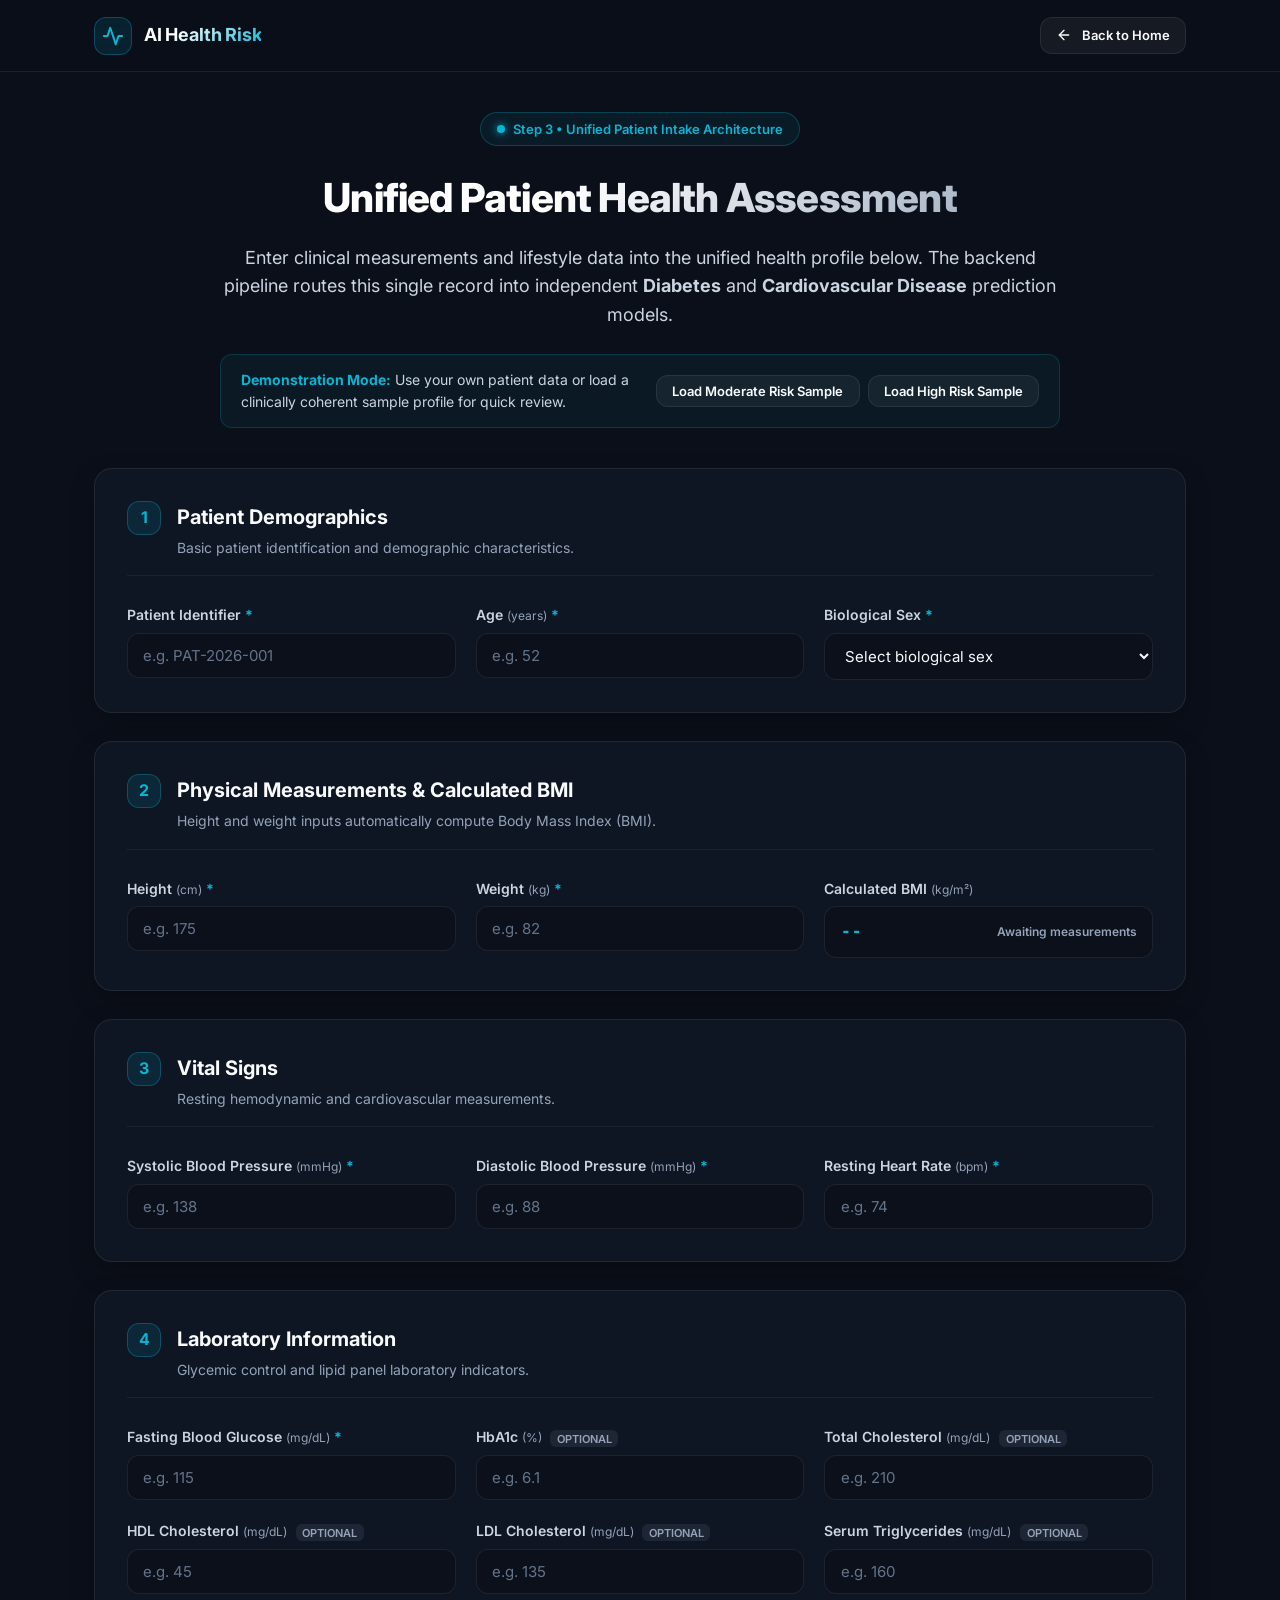
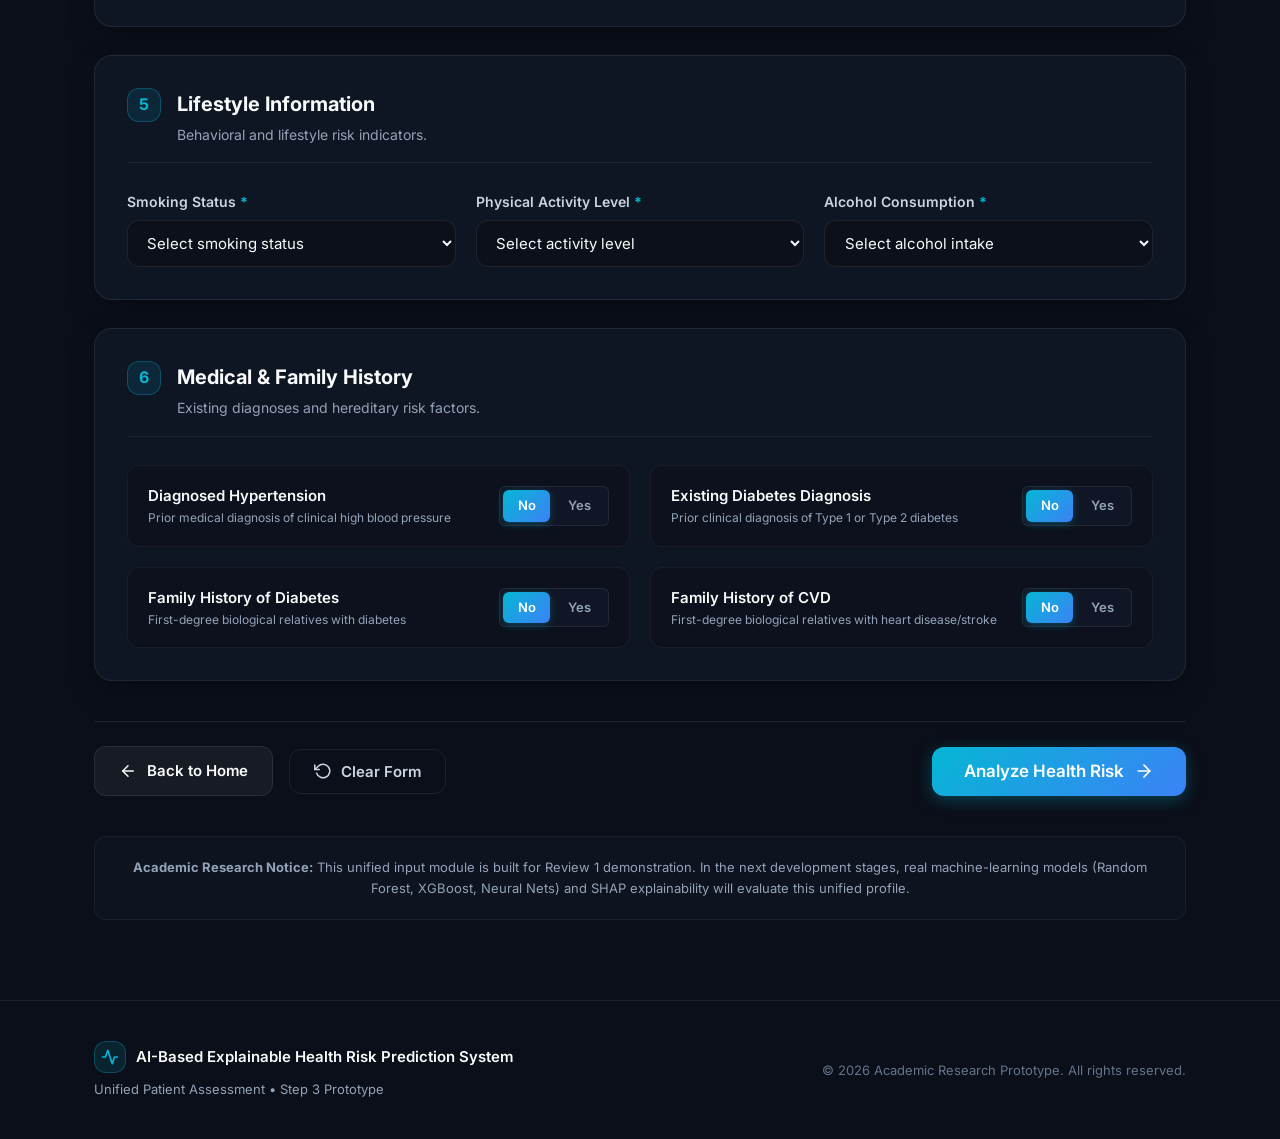
==== frontend/assessment.html @ 549f9193 "Initial I-HEART project" ====
<!DOCTYPE html>
<html lang="en">
<head>
  <meta charset="UTF-8">
  <meta name="viewport" content="width=device-width, initial-scale=1.0">
  <meta name="description" content="Unified Patient Health Intake Form - AI-Based Explainable Health Risk Prediction System for Diabetes and Cardiovascular Disease.">
  <title>Unified Patient Health Assessment | AI Health Risk</title>
  <link rel="stylesheet" href="css/style.css">
  <link rel="preconnect" href="https://fonts.googleapis.com">
  <link rel="preconnect" href="https://fonts.gstatic.com" crossorigin>
  <link href="https://fonts.googleapis.com/css2?family=Inter:wght@400;500;600;700;800&display=swap" rel="stylesheet">
</head>
<body>

  <!-- Navigation Bar -->
  <header class="header" id="assessment-header">
    <div class="nav-container">
      <a href="index.html" class="nav-brand" id="brand-link" aria-label="AI Health Risk Home">
        <span class="brand-icon">
          <svg width="22" height="22" viewBox="0 0 24 24" fill="none" stroke="currentColor" stroke-width="2.2" stroke-linecap="round" stroke-linejoin="round" aria-hidden="true">
            <path d="M22 12h-4l-3 9L9 3l-3 9H2"/>
          </svg>
        </span>
        <span class="brand-text">AI Health Risk</span>
      </a>

      <div class="header-right-nav">
        <a href="index.html" class="btn btn-secondary btn-sm" id="nav-back-home-btn">
          <svg width="16" height="16" viewBox="0 0 24 24" fill="none" stroke="currentColor" stroke-width="2" stroke-linecap="round" stroke-linejoin="round" aria-hidden="true">
            <line x1="19" y1="12" x2="5" y2="12"></line>
            <polyline points="12 19 5 12 12 5"></polyline>
          </svg>
          <span>Back to Home</span>
        </a>
      </div>
    </div>
  </header>

  <main class="page-main-container">
    <div class="content-container">
      
      <!-- Page Header -->
      <div class="page-title-section">
        <div class="badge-pill">
          <span class="pulse-dot"></span>
          Step 3 • Unified Patient Intake Architecture
        </div>
        <h1 class="page-heading">Unified Patient Health Assessment</h1>
        <p class="page-subheading">
          Enter clinical measurements and lifestyle data into the unified health profile below. The backend pipeline routes this single record into independent <strong>Diabetes</strong> and <strong>Cardiovascular Disease</strong> prediction models.
        </p>

        <!-- Quick Demo Autofill Bar -->
        <div class="demo-autofill-banner">
          <div class="demo-text">
            <strong>Demonstration Mode:</strong> Use your own patient data or load a clinically coherent sample profile for quick review.
          </div>
          <div class="demo-buttons">
            <button type="button" class="btn btn-secondary btn-sm" id="btn-load-sample-1">Load Moderate Risk Sample</button>
            <button type="button" class="btn btn-secondary btn-sm" id="btn-load-sample-2">Load High Risk Sample</button>
          </div>
        </div>
      </div>

      <!-- General Submission Error Message Container -->
      <div class="alert-box error-alert" id="form-general-error" style="display: none;" role="alert">
        <div class="alert-icon">
          <svg width="20" height="20" viewBox="0 0 24 24" fill="none" stroke="currentColor" stroke-width="2">
            <circle cx="12" cy="12" r="10"></circle>
            <line x1="12" y1="8" x2="12" y2="12"></line>
            <line x1="12" y1="16" x2="12.01" y2="16"></line>
          </svg>
        </div>
        <div class="alert-content">
          <strong id="form-error-title">Form Validation Incomplete</strong>
          <p id="form-error-desc">Please review the highlighted fields below and provide valid clinical entries.</p>
        </div>
      </div>

      <!-- Main Unified Form -->
      <form id="unified-patient-form" novalidate>

        <!-- SECTION 1: Patient Information -->
        <div class="form-section-card">
          <div class="section-card-header">
            <div class="section-num">1</div>
            <div>
              <h2 class="section-card-title">Patient Demographics</h2>
              <p class="section-card-desc">Basic patient identification and demographic characteristics.</p>
            </div>
          </div>

          <div class="form-grid form-grid-3">
            <!-- Patient ID -->
            <div class="form-group">
              <label for="patient-id" class="form-label">
                Patient Identifier <span class="req-star">*</span>
              </label>
              <input type="text" id="patient-id" name="patient_id" class="form-input" placeholder="e.g. PAT-2026-001" required>
              <span class="field-error" id="error-patient-id"></span>
            </div>

            <!-- Age -->
            <div class="form-group">
              <label for="patient-age" class="form-label">
                Age <span class="unit-tag">(years)</span> <span class="req-star">*</span>
              </label>
              <input type="number" id="patient-age" name="age" class="form-input" placeholder="e.g. 52" min="1" max="120" required>
              <span class="field-error" id="error-patient-age"></span>
            </div>

            <!-- Gender -->
            <div class="form-group">
              <label for="patient-gender" class="form-label">
                Biological Sex <span class="req-star">*</span>
              </label>
              <select id="patient-gender" name="gender" class="form-select" required>
                <option value="" disabled selected>Select biological sex</option>
                <option value="Male">Male</option>
                <option value="Female">Female</option>
                <option value="Other">Other</option>
              </select>
              <span class="field-error" id="error-patient-gender"></span>
            </div>
          </div>
        </div>

        <!-- SECTION 2: Physical Measurements -->
        <div class="form-section-card">
          <div class="section-card-header">
            <div class="section-num">2</div>
            <div>
              <h2 class="section-card-title">Physical Measurements &amp; Calculated BMI</h2>
              <p class="section-card-desc">Height and weight inputs automatically compute Body Mass Index (BMI).</p>
            </div>
          </div>

          <div class="form-grid form-grid-3">
            <!-- Height -->
            <div class="form-group">
              <label for="height-cm" class="form-label">
                Height <span class="unit-tag">(cm)</span> <span class="req-star">*</span>
              </label>
              <input type="number" id="height-cm" name="height_cm" class="form-input" placeholder="e.g. 175" min="50" max="250" step="0.1" required>
              <span class="field-error" id="error-height-cm"></span>
            </div>

            <!-- Weight -->
            <div class="form-group">
              <label for="weight-kg" class="form-label">
                Weight <span class="unit-tag">(kg)</span> <span class="req-star">*</span>
              </label>
              <input type="number" id="weight-kg" name="weight_kg" class="form-input" placeholder="e.g. 82" min="20" max="300" step="0.1" required>
              <span class="field-error" id="error-weight-kg"></span>
            </div>

            <!-- BMI Display -->
            <div class="form-group">
              <label class="form-label">
                Calculated BMI <span class="unit-tag">(kg/m²)</span>
              </label>
              <div class="bmi-display-box" id="bmi-display-box">
                <span class="bmi-value" id="calculated-bmi-val">--</span>
                <span class="bmi-category" id="calculated-bmi-cat">Awaiting measurements</span>
              </div>
              <input type="hidden" id="calculated-bmi-hidden" name="bmi" value="">
              <span class="field-error" id="error-bmi"></span>
            </div>
          </div>
        </div>

        <!-- SECTION 3: Vital Signs -->
        <div class="form-section-card">
          <div class="section-card-header">
            <div class="section-num">3</div>
            <div>
              <h2 class="section-card-title">Vital Signs</h2>
              <p class="section-card-desc">Resting hemodynamic and cardiovascular measurements.</p>
            </div>
          </div>

          <div class="form-grid form-grid-3">
            <!-- Systolic BP -->
            <div class="form-group">
              <label for="systolic-bp" class="form-label">
                Systolic Blood Pressure <span class="unit-tag">(mmHg)</span> <span class="req-star">*</span>
              </label>
              <input type="number" id="systolic-bp" name="systolic_bp" class="form-input" placeholder="e.g. 138" min="70" max="250" required>
              <span class="field-error" id="error-systolic-bp"></span>
            </div>

            <!-- Diastolic BP -->
            <div class="form-group">
              <label for="diastolic-bp" class="form-label">
                Diastolic Blood Pressure <span class="unit-tag">(mmHg)</span> <span class="req-star">*</span>
              </label>
              <input type="number" id="diastolic-bp" name="diastolic_bp" class="form-input" placeholder="e.g. 88" min="40" max="150" required>
              <span class="field-error" id="error-diastolic-bp"></span>
            </div>

            <!-- Heart Rate -->
            <div class="form-group">
              <label for="heart-rate" class="form-label">
                Resting Heart Rate <span class="unit-tag">(bpm)</span> <span class="req-star">*</span>
              </label>
              <input type="number" id="heart-rate" name="heart_rate" class="form-input" placeholder="e.g. 74" min="35" max="220" required>
              <span class="field-error" id="error-heart-rate"></span>
            </div>
          </div>
        </div>

        <!-- SECTION 4: Laboratory Information -->
        <div class="form-section-card">
          <div class="section-card-header">
            <div class="section-num">4</div>
            <div>
              <h2 class="section-card-title">Laboratory Information</h2>
              <p class="section-card-desc">Glycemic control and lipid panel laboratory indicators.</p>
            </div>
          </div>

          <div class="form-grid form-grid-3">
            <!-- Fasting Glucose -->
            <div class="form-group">
              <label for="lab-glucose" class="form-label">
                Fasting Blood Glucose <span class="unit-tag">(mg/dL)</span> <span class="req-star">*</span>
              </label>
              <input type="number" id="lab-glucose" name="glucose" class="form-input" placeholder="e.g. 115" min="40" max="500" step="0.1" required>
              <span class="field-error" id="error-lab-glucose"></span>
            </div>

            <!-- HbA1c -->
            <div class="form-group">
              <label for="lab-hba1c" class="form-label">
                HbA1c <span class="unit-tag">(%)</span> <span class="opt-tag">Optional</span>
              </label>
              <input type="number" id="lab-hba1c" name="hba1c" class="form-input" placeholder="e.g. 6.1" min="3.0" max="18.0" step="0.1">
              <span class="field-error" id="error-lab-hba1c"></span>
            </div>

            <!-- Total Cholesterol -->
            <div class="form-group">
              <label for="lab-cholesterol" class="form-label">
                Total Cholesterol <span class="unit-tag">(mg/dL)</span> <span class="opt-tag">Optional</span>
              </label>
              <input type="number" id="lab-cholesterol" name="total_cholesterol" class="form-input" placeholder="e.g. 210" min="50" max="500" step="0.1">
              <span class="field-error" id="error-lab-cholesterol"></span>
            </div>

            <!-- HDL -->
            <div class="form-group">
              <label for="lab-hdl" class="form-label">
                HDL Cholesterol <span class="unit-tag">(mg/dL)</span> <span class="opt-tag">Optional</span>
              </label>
              <input type="number" id="lab-hdl" name="hdl" class="form-input" placeholder="e.g. 45" min="10" max="150" step="0.1">
              <span class="field-error" id="error-lab-hdl"></span>
            </div>

            <!-- LDL -->
            <div class="form-group">
              <label for="lab-ldl" class="form-label">
                LDL Cholesterol <span class="unit-tag">(mg/dL)</span> <span class="opt-tag">Optional</span>
              </label>
              <input type="number" id="lab-ldl" name="ldl" class="form-input" placeholder="e.g. 135" min="20" max="350" step="0.1">
              <span class="field-error" id="error-lab-ldl"></span>
            </div>

            <!-- Triglycerides -->
            <div class="form-group">
              <label for="lab-triglycerides" class="form-label">
                Serum Triglycerides <span class="unit-tag">(mg/dL)</span> <span class="opt-tag">Optional</span>
              </label>
              <input type="number" id="lab-triglycerides" name="triglycerides" class="form-input" placeholder="e.g. 160" min="30" max="800" step="0.1">
              <span class="field-error" id="error-lab-triglycerides"></span>
            </div>
          </div>
        </div>

        <!-- SECTION 5: Lifestyle Information -->
        <div class="form-section-card">
          <div class="section-card-header">
            <div class="section-num">5</div>
            <div>
              <h2 class="section-card-title">Lifestyle Information</h2>
              <p class="section-card-desc">Behavioral and lifestyle risk indicators.</p>
            </div>
          </div>

          <div class="form-grid form-grid-3">
            <!-- Smoking -->
            <div class="form-group">
              <label for="lifestyle-smoking" class="form-label">
                Smoking Status <span class="req-star">*</span>
              </label>
              <select id="lifestyle-smoking" name="smoking" class="form-select" required>
                <option value="" disabled selected>Select smoking status</option>
                <option value="Never">Never Smoked</option>
                <option value="Former">Former Smoker</option>
                <option value="Current">Current Smoker</option>
              </select>
              <span class="field-error" id="error-lifestyle-smoking"></span>
            </div>

            <!-- Physical Activity -->
            <div class="form-group">
              <label for="lifestyle-activity" class="form-label">
                Physical Activity Level <span class="req-star">*</span>
              </label>
              <select id="lifestyle-activity" name="physical_activity" class="form-select" required>
                <option value="" disabled selected>Select activity level</option>
                <option value="Sedentary">Sedentary (Little or no exercise)</option>
                <option value="Moderate">Moderate (1-3 sessions / week)</option>
                <option value="Active">Active (4+ sessions / week)</option>
              </select>
              <span class="field-error" id="error-lifestyle-activity"></span>
            </div>

            <!-- Alcohol -->
            <div class="form-group">
              <label for="lifestyle-alcohol" class="form-label">
                Alcohol Consumption <span class="req-star">*</span>
              </label>
              <select id="lifestyle-alcohol" name="alcohol" class="form-select" required>
                <option value="" disabled selected>Select alcohol intake</option>
                <option value="None">None / Rare</option>
                <option value="Moderate">Moderate</option>
                <option value="Frequent">Frequent</option>
              </select>
              <span class="field-error" id="error-lifestyle-alcohol"></span>
            </div>
          </div>
        </div>

        <!-- SECTION 6: Medical History -->
        <div class="form-section-card">
          <div class="section-card-header">
            <div class="section-num">6</div>
            <div>
              <h2 class="section-card-title">Medical &amp; Family History</h2>
              <p class="section-card-desc">Existing diagnoses and hereditary risk factors.</p>
            </div>
          </div>

          <div class="form-grid form-grid-2">
            <!-- Hypertension -->
            <div class="toggle-history-item">
              <div class="history-item-label">
                <span class="history-title">Diagnosed Hypertension</span>
                <span class="history-desc">Prior medical diagnosis of clinical high blood pressure</span>
              </div>
              <div class="toggle-switch-group">
                <label class="toggle-option">
                  <input type="radio" name="history_hypertension" value="false" checked>
                  <span class="toggle-btn-label">No</span>
                </label>
                <label class="toggle-option">
                  <input type="radio" name="history_hypertension" value="true">
                  <span class="toggle-btn-label">Yes</span>
                </label>
              </div>
            </div>

            <!-- Existing Diabetes -->
            <div class="toggle-history-item">
              <div class="history-item-label">
                <span class="history-title">Existing Diabetes Diagnosis</span>
                <span class="history-desc">Prior clinical diagnosis of Type 1 or Type 2 diabetes</span>
              </div>
              <div class="toggle-switch-group">
                <label class="toggle-option">
                  <input type="radio" name="history_diabetes" value="false" checked>
                  <span class="toggle-btn-label">No</span>
                </label>
                <label class="toggle-option">
                  <input type="radio" name="history_diabetes" value="true">
                  <span class="toggle-btn-label">Yes</span>
                </label>
              </div>
            </div>

            <!-- Family History Diabetes -->
            <div class="toggle-history-item">
              <div class="history-item-label">
                <span class="history-title">Family History of Diabetes</span>
                <span class="history-desc">First-degree biological relatives with diabetes</span>
              </div>
              <div class="toggle-switch-group">
                <label class="toggle-option">
                  <input type="radio" name="family_diabetes" value="false" checked>
                  <span class="toggle-btn-label">No</span>
                </label>
                <label class="toggle-option">
                  <input type="radio" name="family_diabetes" value="true">
                  <span class="toggle-btn-label">Yes</span>
                </label>
              </div>
            </div>

            <!-- Family History CVD -->
            <div class="toggle-history-item">
              <div class="history-item-label">
                <span class="history-title">Family History of CVD</span>
                <span class="history-desc">First-degree biological relatives with heart disease/stroke</span>
              </div>
              <div class="toggle-switch-group">
                <label class="toggle-option">
                  <input type="radio" name="family_cvd" value="false" checked>
                  <span class="toggle-btn-label">No</span>
                </label>
                <label class="toggle-option">
                  <input type="radio" name="family_cvd" value="true">
                  <span class="toggle-btn-label">Yes</span>
                </label>
              </div>
            </div>
          </div>
        </div>

        <!-- Form Action Bar -->
        <div class="form-action-bar">
          <div class="action-left">
            <a href="index.html" class="btn btn-secondary" id="btn-back">
              <svg width="18" height="18" viewBox="0 0 24 24" fill="none" stroke="currentColor" stroke-width="2" stroke-linecap="round" stroke-linejoin="round">
                <line x1="19" y1="12" x2="5" y2="12"></line>
                <polyline points="12 19 5 12 12 5"></polyline>
              </svg>
              <span>Back to Home</span>
            </a>
            <button type="button" class="btn btn-outline" id="btn-clear-form">
              <svg width="18" height="18" viewBox="0 0 24 24" fill="none" stroke="currentColor" stroke-width="2" stroke-linecap="round" stroke-linejoin="round">
                <polyline points="1 4 1 10 7 10"></polyline>
                <path d="M3.51 15a9 9 0 1 0 2.13-9.36L1 10"></path>
              </svg>
              <span>Clear Form</span>
            </button>
          </div>

          <div class="action-right">
            <button type="submit" class="btn btn-primary btn-large" id="btn-analyze-health">
              <span id="btn-analyze-text">Analyze Health Risk</span>
              <span id="btn-analyze-spinner" class="spinner" style="display: none;"></span>
              <svg id="btn-analyze-icon" width="20" height="20" viewBox="0 0 24 24" fill="none" stroke="currentColor" stroke-width="2" stroke-linecap="round" stroke-linejoin="round">
                <line x1="5" y1="12" x2="19" y2="12"></line>
                <polyline points="12 5 19 12 12 19"></polyline>
              </svg>
            </button>
          </div>
        </div>

      </form>

      <!-- Academic Disclaimer Note -->
      <div class="disclaimer-note-box">
        <p>
          <strong>Academic Research Notice:</strong> This unified input module is built for Review 1 demonstration. In the next development stages, real machine-learning models (Random Forest, XGBoost, Neural Nets) and SHAP explainability will evaluate this unified profile.
        </p>
      </div>

    </div>
  </main>

  <!-- Footer -->
  <footer class="footer">
    <div class="content-container footer-content">
      <div class="footer-left">
        <div class="footer-brand">
          <span class="brand-icon small">
            <svg width="18" height="18" viewBox="0 0 24 24" fill="none" stroke="currentColor" stroke-width="2.2" stroke-linecap="round" stroke-linejoin="round">
              <path d="M22 12h-4l-3 9L9 3l-3 9H2"/>
            </svg>
          </span>
          <span class="footer-title">AI-Based Explainable Health Risk Prediction System</span>
        </div>
        <p class="footer-subtext">Unified Patient Assessment • Step 3 Prototype</p>
      </div>
      <div class="footer-right">
        <p class="copyright-text">© 2026 Academic Research Prototype. All rights reserved.</p>
      </div>
    </div>
  </footer>

  <script src="js/assessment.js"></script>
</body>
</html>
---- frontend/css/style.css ----
/* ==========================================================================
   AI-Based Explainable Health Risk Prediction System
   Universal Design System & Stylesheet (Review 1 - 30% Milestone)
   ========================================================================== */

:root {
  /* Color Palette */
  --bg-primary: #0b0f19;
  --bg-secondary: #111827;
  --bg-card: rgba(17, 24, 39, 0.75);
  --bg-card-hover: rgba(24, 34, 54, 0.85);
  --bg-card-border: rgba(255, 255, 255, 0.08);
  --bg-card-border-hover: rgba(6, 182, 212, 0.35);

  /* Accents */
  --accent-cyan: #06b6d4;
  --accent-blue: #3b82f6;
  --accent-teal: #14b8a6;
  --accent-gradient: linear-gradient(135deg, #06b6d4 0%, #3b82f6 100%);
  --accent-glow: rgba(6, 182, 212, 0.15);

  /* Typography Colors */
  --text-main: #f9fafb;
  --text-secondary: #cbd5e1;
  --text-muted: #94a3b8;
  --text-dim: #64748b;

  /* Clinical Status Colors */
  --status-low: #10b981;
  --status-mod: #f59e0b;
  --status-high: #ef4444;
  --status-info: #0284c7;

  /* Typography & Layout */
  --font-family: 'Inter', -apple-system, BlinkMacSystemFont, "Segoe UI", Roboto, sans-serif;
  --header-height: 72px;
  --container-max-width: 1140px;
  --radius-sm: 6px;
  --radius-md: 12px;
  --radius-lg: 18px;
  --radius-full: 9999px;
  --shadow-card: 0 10px 30px -10px rgba(0, 0, 0, 0.5);
  --shadow-hover: 0 20px 40px -15px rgba(6, 182, 212, 0.2);
  --transition-fast: 0.2s ease;
  --transition-normal: 0.3s ease;
}

/* Global Reset & Base */
*, *::before, *::after {
  box-sizing: border-box;
  margin: 0;
  padding: 0;
}

html {
  scroll-behavior: smooth;
  scroll-padding-top: calc(var(--header-height) + 20px);
}

body {
  font-family: var(--font-family);
  background-color: var(--bg-primary);
  color: var(--text-main);
  line-height: 1.6;
  -webkit-font-smoothing: antialiased;
  -moz-osx-font-smoothing: grayscale;
  overflow-x: hidden;
  position: relative;
  min-height: 100vh;
  display: flex;
  flex-direction: column;
}

main {
  flex-grow: 1;
}

/* Container */
.content-container {
  width: 100%;
  max-width: var(--container-max-width);
  margin: 0 auto;
  padding: 0 1.5rem;
}

/* ==========================================================================
   Header & Navigation
   ========================================================================== */
.header {
  position: fixed;
  top: 0;
  left: 0;
  width: 100%;
  height: var(--header-height);
  background: rgba(11, 15, 25, 0.85);
  backdrop-filter: blur(16px);
  -webkit-backdrop-filter: blur(16px);
  border-bottom: 1px solid var(--bg-card-border);
  z-index: 1000;
  display: flex;
  align-items: center;
}

.nav-container {
  width: 100%;
  max-width: var(--container-max-width);
  margin: 0 auto;
  padding: 0 1.5rem;
  display: flex;
  align-items: center;
  justify-content: space-between;
}

.nav-brand {
  display: flex;
  align-items: center;
  gap: 0.75rem;
  text-decoration: none;
  color: var(--text-main);
  font-weight: 700;
  font-size: 1.125rem;
  letter-spacing: -0.01em;
}

.brand-icon {
  display: inline-flex;
  align-items: center;
  justify-content: center;
  width: 38px;
  height: 38px;
  border-radius: var(--radius-md);
  background: rgba(6, 182, 212, 0.12);
  border: 1px solid rgba(6, 182, 212, 0.3);
  color: var(--accent-cyan);
}

.brand-icon.small {
  width: 32px;
  height: 32px;
}

.brand-text {
  background: linear-gradient(135deg, #ffffff 30%, var(--accent-cyan) 100%);
  -webkit-background-clip: text;
  -webkit-text-fill-color: transparent;
}

.nav-list {
  display: flex;
  align-items: center;
  gap: 1.75rem;
  list-style: none;
}

.nav-link {
  color: var(--text-secondary);
  text-decoration: none;
  font-size: 0.9375rem;
  font-weight: 500;
  padding: 0.35rem 0;
  position: relative;
  transition: color var(--transition-fast);
}

.nav-link:hover {
  color: var(--accent-cyan);
}

.nav-link.active {
  color: var(--text-main);
  font-weight: 600;
}

.nav-link.active::after {
  content: '';
  position: absolute;
  bottom: -2px;
  left: 0;
  width: 100%;
  height: 2px;
  background: var(--accent-gradient);
  border-radius: 2px;
}

.nav-btn-status {
  padding: 0.4rem 0.9rem;
  background: rgba(6, 182, 212, 0.1);
  border: 1px solid rgba(6, 182, 212, 0.25);
  border-radius: var(--radius-full);
  color: var(--accent-cyan);
  font-size: 0.8125rem;
  font-weight: 600;
}

.nav-btn-status:hover {
  background: rgba(6, 182, 212, 0.18);
  border-color: rgba(6, 182, 212, 0.4);
  color: #fff;
}

/* Hamburger Button */
.hamburger-btn {
  display: none;
  flex-direction: column;
  justify-content: center;
  align-items: center;
  width: 40px;
  height: 40px;
  background: transparent;
  border: 1px solid var(--bg-card-border);
  border-radius: var(--radius-sm);
  cursor: pointer;
  padding: 8px;
  gap: 5px;
}

.hamburger-line {
  width: 22px;
  height: 2px;
  background-color: var(--text-main);
  border-radius: 2px;
  transition: transform var(--transition-fast), opacity var(--transition-fast);
}

.hamburger-btn.open .hamburger-line:nth-child(1) {
  transform: translateY(7px) rotate(45deg);
}

.hamburger-btn.open .hamburger-line:nth-child(2) {
  opacity: 0;
}

.hamburger-btn.open .hamburger-line:nth-child(3) {
  transform: translateY(-7px) rotate(-45deg);
}

/* Mobile Nav Drawer */
.mobile-nav {
  display: none;
  position: absolute;
  top: var(--header-height);
  left: 0;
  width: 100%;
  background: rgba(11, 15, 25, 0.98);
  backdrop-filter: blur(20px);
  -webkit-backdrop-filter: blur(20px);
  border-bottom: 1px solid var(--bg-card-border);
  padding: 1.5rem;
  box-shadow: 0 20px 30px rgba(0, 0, 0, 0.5);
}

.mobile-nav.open {
  display: block;
}

.mobile-nav-list {
  list-style: none;
  display: flex;
  flex-direction: column;
  gap: 1.25rem;
}

.mobile-nav-link {
  color: var(--text-secondary);
  text-decoration: none;
  font-size: 1.0625rem;
  font-weight: 500;
  display: block;
  padding: 0.5rem 0;
  border-bottom: 1px solid rgba(255, 255, 255, 0.04);
}

.mobile-nav-link:hover {
  color: var(--accent-cyan);
}

/* ==========================================================================
   Page Headers & Hero Sections
   ========================================================================== */
.page-main-container {
  padding-top: calc(var(--header-height) + 2.5rem);
  padding-bottom: 5rem;
  position: relative;
}

.page-title-section {
  text-align: center;
  max-width: 840px;
  margin: 0 auto 2.5rem;
}

.page-heading {
  font-size: 2.5rem;
  font-weight: 800;
  letter-spacing: -0.02em;
  background: linear-gradient(135deg, #ffffff 40%, #94a3b8 100%);
  -webkit-background-clip: text;
  -webkit-text-fill-color: transparent;
  margin-bottom: 0.85rem;
}

.page-subheading {
  font-size: 1.125rem;
  color: var(--text-secondary);
  line-height: 1.6;
}

.badge-pill {
  display: inline-flex;
  align-items: center;
  gap: 0.5rem;
  padding: 0.35rem 1rem;
  background: rgba(6, 182, 212, 0.08);
  border: 1px solid rgba(6, 182, 212, 0.25);
  border-radius: var(--radius-full);
  font-size: 0.8125rem;
  font-weight: 600;
  color: var(--accent-cyan);
  margin-bottom: 1.25rem;
}

.pulse-dot {
  width: 8px;
  height: 8px;
  border-radius: 50%;
  background-color: var(--accent-cyan);
  box-shadow: 0 0 8px var(--accent-cyan);
}

/* Hero (Landing) */
.hero-section {
  position: relative;
  padding-top: calc(var(--header-height) + 4rem);
  padding-bottom: 5rem;
  min-height: 85vh;
  display: flex;
  align-items: center;
  overflow: hidden;
}

.hero-backdrop {
  position: absolute;
  top: -20%;
  left: 50%;
  transform: translateX(-50%);
  width: 1000px;
  height: 600px;
  background: radial-gradient(circle, rgba(6, 182, 212, 0.15) 0%, rgba(59, 130, 246, 0.08) 40%, transparent 70%);
  filter: blur(60px);
  pointer-events: none;
  z-index: 0;
}

.hero-content {
  position: relative;
  z-index: 1;
  max-width: 820px;
  margin: 0 auto;
  text-align: center;
}

.hero-title {
  font-size: 3.25rem;
  font-weight: 800;
  line-height: 1.15;
  letter-spacing: -0.02em;
  background: linear-gradient(135deg, #ffffff 40%, #94a3b8 100%);
  -webkit-background-clip: text;
  -webkit-text-fill-color: transparent;
  margin-bottom: 1.25rem;
}

.hero-description {
  font-size: 1.25rem;
  color: var(--text-secondary);
  line-height: 1.6;
  margin-bottom: 1rem;
}

.hero-subtext {
  font-size: 1rem;
  color: var(--text-muted);
  line-height: 1.6;
  max-width: 680px;
  margin: 0 auto 2.5rem;
}

.hero-actions {
  display: flex;
  align-items: center;
  justify-content: center;
  gap: 1.25rem;
  margin-bottom: 3rem;
  flex-wrap: wrap;
}

/* ==========================================================================
   Buttons
   ========================================================================== */
.btn {
  display: inline-flex;
  align-items: center;
  justify-content: center;
  gap: 0.6rem;
  padding: 0.75rem 1.5rem;
  font-size: 0.9375rem;
  font-weight: 600;
  border-radius: var(--radius-md);
  text-decoration: none;
  cursor: pointer;
  transition: all var(--transition-fast);
  border: none;
  outline: none;
  font-family: inherit;
}

.btn-sm {
  padding: 0.45rem 0.95rem;
  font-size: 0.8125rem;
}

.btn-large {
  padding: 0.9rem 2rem;
  font-size: 1.0625rem;
}

.btn-primary {
  background: var(--accent-gradient);
  color: #ffffff;
  box-shadow: 0 4px 16px rgba(6, 182, 212, 0.3);
}

.btn-primary:hover {
  transform: translateY(-2px);
  box-shadow: 0 8px 24px rgba(6, 182, 212, 0.45);
  color: #ffffff;
}

.btn-primary:active {
  transform: translateY(0);
}

.btn-primary:disabled {
  opacity: 0.65;
  cursor: not-allowed;
  transform: none;
  box-shadow: none;
}

.btn-secondary {
  background: rgba(255, 255, 255, 0.05);
  color: var(--text-main);
  border: 1px solid var(--bg-card-border);
}

.btn-secondary:hover {
  background: rgba(255, 255, 255, 0.1);
  border-color: rgba(255, 255, 255, 0.2);
  transform: translateY(-2px);
  color: #ffffff;
}

.btn-secondary:active {
  transform: translateY(0);
}

.btn-outline {
  background: transparent;
  color: var(--text-secondary);
  border: 1px solid var(--bg-card-border);
}

.btn-outline:hover {
  background: rgba(239, 68, 68, 0.1);
  border-color: rgba(239, 68, 68, 0.3);
  color: #ef4444;
}

/* Spinner */
.spinner {
  width: 18px;
  height: 18px;
  border: 2px solid rgba(255, 255, 255, 0.3);
  border-radius: 50%;
  border-top-color: #ffffff;
  animation: spin 0.8s linear infinite;
}

@keyframes spin {
  to { transform: rotate(360deg); }
}

/* ==========================================================================
   Demo Autofill Bar
   ========================================================================== */
.demo-autofill-banner {
  display: flex;
  align-items: center;
  justify-content: space-between;
  gap: 1rem;
  background: rgba(6, 182, 212, 0.06);
  border: 1px solid rgba(6, 182, 212, 0.2);
  border-radius: var(--radius-md);
  padding: 0.85rem 1.25rem;
  margin-top: 1.5rem;
  text-align: left;
}

.demo-text {
  font-size: 0.875rem;
  color: var(--text-secondary);
}

.demo-text strong {
  color: var(--accent-cyan);
}

.demo-buttons {
  display: flex;
  gap: 0.5rem;
  flex-shrink: 0;
  flex-wrap: wrap;
}

/* ==========================================================================
   Form Cards & Controls
   ========================================================================== */
.form-section-card {
  background: var(--bg-card);
  border: 1px solid var(--bg-card-border);
  border-radius: var(--radius-lg);
  padding: 2rem;
  margin-bottom: 1.75rem;
  box-shadow: var(--shadow-card);
}

.section-card-header {
  display: flex;
  align-items: flex-start;
  gap: 1rem;
  margin-bottom: 1.75rem;
  padding-bottom: 1rem;
  border-bottom: 1px solid rgba(255, 255, 255, 0.06);
}

.section-num {
  width: 34px;
  height: 34px;
  border-radius: var(--radius-md);
  background: rgba(6, 182, 212, 0.12);
  border: 1px solid rgba(6, 182, 212, 0.3);
  color: var(--accent-cyan);
  font-weight: 700;
  font-size: 1rem;
  display: flex;
  align-items: center;
  justify-content: center;
  flex-shrink: 0;
}

.section-card-title {
  font-size: 1.25rem;
  font-weight: 700;
  color: var(--text-main);
  margin-bottom: 0.25rem;
}

.section-card-desc {
  font-size: 0.875rem;
  color: var(--text-muted);
}

.form-grid {
  display: grid;
  gap: 1.25rem;
}

.form-grid-3 {
  grid-template-columns: repeat(3, 1fr);
}

.form-grid-2 {
  grid-template-columns: repeat(2, 1fr);
}

.form-group {
  display: flex;
  flex-direction: column;
  gap: 0.4rem;
}

.form-label {
  font-size: 0.875rem;
  font-weight: 600;
  color: var(--text-secondary);
}

.req-star {
  color: var(--accent-cyan);
  font-weight: 700;
}

.unit-tag {
  font-size: 0.75rem;
  color: var(--text-muted);
  font-weight: 400;
}

.opt-tag {
  font-size: 0.6875rem;
  font-weight: 600;
  text-transform: uppercase;
  background: rgba(148, 163, 184, 0.12);
  color: var(--text-muted);
  padding: 0.1rem 0.4rem;
  border-radius: var(--radius-sm);
  margin-left: 0.3rem;
}

.form-input,
.form-select {
  width: 100%;
  padding: 0.75rem 0.95rem;
  background: rgba(11, 15, 25, 0.7);
  border: 1px solid var(--bg-card-border);
  border-radius: var(--radius-md);
  color: var(--text-main);
  font-size: 0.9375rem;
  font-family: inherit;
  transition: border-color var(--transition-fast), box-shadow var(--transition-fast);
  outline: none;
}

.form-input:focus,
.form-select:focus {
  border-color: var(--accent-cyan);
  box-shadow: 0 0 0 3px rgba(6, 182, 212, 0.15);
}

.form-input::placeholder {
  color: var(--text-dim);
}

.form-input.input-invalid,
.form-select.input-invalid {
  border-color: #ef4444;
  box-shadow: 0 0 0 3px rgba(239, 68, 68, 0.15);
}

.field-error {
  display: none;
  font-size: 0.75rem;
  color: #ef4444;
  margin-top: 0.2rem;
}

/* BMI Display Box */
.bmi-display-box {
  background: rgba(11, 15, 25, 0.7);
  border: 1px solid var(--bg-card-border);
  border-radius: var(--radius-md);
  padding: 0.65rem 0.95rem;
  display: flex;
  align-items: center;
  justify-content: space-between;
  min-height: 44px;
  transition: all var(--transition-fast);
}

.bmi-value {
  font-size: 1.125rem;
  font-weight: 700;
  font-family: ui-monospace, monospace;
  color: var(--accent-cyan);
}

.bmi-category {
  font-size: 0.75rem;
  font-weight: 600;
  color: var(--text-muted);
}

.bmi-display-box.cat-normal {
  border-color: rgba(16, 185, 129, 0.4);
  background: rgba(16, 185, 129, 0.08);
}
.bmi-display-box.cat-normal .bmi-category { color: var(--status-low); }

.bmi-display-box.cat-overweight {
  border-color: rgba(245, 158, 11, 0.4);
  background: rgba(245, 158, 11, 0.08);
}
.bmi-display-box.cat-overweight .bmi-category { color: var(--status-mod); }

.bmi-display-box.cat-obese {
  border-color: rgba(239, 68, 68, 0.4);
  background: rgba(239, 68, 68, 0.08);
}
.bmi-display-box.cat-obese .bmi-category { color: var(--status-high); }

/* Medical History Toggle Items */
.toggle-history-item {
  background: rgba(11, 15, 25, 0.5);
  border: 1px solid rgba(255, 255, 255, 0.05);
  border-radius: var(--radius-md);
  padding: 1.15rem 1.25rem;
  display: flex;
  align-items: center;
  justify-content: space-between;
  gap: 1rem;
}

.history-item-label {
  display: flex;
  flex-direction: column;
}

.history-title {
  font-size: 0.9375rem;
  font-weight: 600;
  color: var(--text-main);
}

.history-desc {
  font-size: 0.75rem;
  color: var(--text-muted);
}

.toggle-switch-group {
  display: inline-flex;
  background: rgba(17, 24, 39, 0.9);
  border: 1px solid var(--bg-card-border);
  border-radius: var(--radius-sm);
  padding: 3px;
  gap: 3px;
  flex-shrink: 0;
}

.toggle-option {
  cursor: pointer;
}

.toggle-option input {
  display: none;
}

.toggle-btn-label {
  display: inline-block;
  padding: 0.35rem 0.9rem;
  font-size: 0.8125rem;
  font-weight: 600;
  border-radius: var(--radius-sm);
  color: var(--text-muted);
  transition: all var(--transition-fast);
}

.toggle-option input:checked + .toggle-btn-label {
  background: var(--accent-gradient);
  color: #ffffff;
  box-shadow: 0 2px 8px rgba(6, 182, 212, 0.3);
}

/* Alert Box */
.alert-box {
  display: flex;
  align-items: flex-start;
  gap: 1rem;
  border-radius: var(--radius-md);
  padding: 1rem 1.25rem;
  margin-bottom: 2rem;
}

.error-alert {
  background: rgba(239, 68, 68, 0.1);
  border: 1px solid rgba(239, 68, 68, 0.3);
}

.alert-icon {
  color: #ef4444;
  flex-shrink: 0;
  margin-top: 2px;
}

.alert-content strong {
  color: #ef4444;
  display: block;
  font-size: 0.9375rem;
  margin-bottom: 0.2rem;
}

.alert-content p {
  font-size: 0.875rem;
  color: var(--text-secondary);
}

/* Action Bars */
.form-action-bar {
  display: flex;
  align-items: center;
  justify-content: space-between;
  gap: 1.5rem;
  margin-top: 2.5rem;
  padding-top: 1.5rem;
  border-top: 1px solid var(--bg-card-border);
  flex-wrap: wrap;
}

.action-left,
.action-right {
  display: flex;
  align-items: center;
  gap: 1rem;
  flex-wrap: wrap;
}

.disclaimer-note-box {
  margin-top: 2.5rem;
  padding: 1.25rem 1.5rem;
  background: rgba(17, 24, 39, 0.5);
  border: 1px solid rgba(255, 255, 255, 0.05);
  border-radius: var(--radius-md);
  font-size: 0.8125rem;
  color: var(--text-muted);
  text-align: center;
}

/* ==========================================================================
   Unified Results Dashboard Styles
   ========================================================================== */
.prototype-banner {
  background: rgba(6, 182, 212, 0.08);
  border: 1px solid rgba(6, 182, 212, 0.3);
  border-radius: var(--radius-md);
  padding: 1rem 1.5rem;
  display: flex;
  align-items: center;
  gap: 1.25rem;
  margin: 1.75rem auto 0;
  max-width: 820px;
  text-align: left;
}

.prototype-badge {
  background: var(--accent-gradient);
  color: #ffffff;
  font-size: 0.75rem;
  font-weight: 700;
  text-transform: uppercase;
  letter-spacing: 0.05em;
  padding: 0.3rem 0.75rem;
  border-radius: var(--radius-full);
  flex-shrink: 0;
}

.prototype-text {
  font-size: 0.875rem;
  color: var(--text-secondary);
  line-height: 1.5;
}

/* Patient Summary Card */
.results-patient-card {
  background: var(--bg-card);
  border: 1px solid var(--bg-card-border);
  border-radius: var(--radius-lg);
  padding: 1.75rem 2rem;
  margin-bottom: 2rem;
  box-shadow: var(--shadow-card);
}

.patient-card-header {
  display: flex;
  align-items: center;
  justify-content: space-between;
  margin-bottom: 1.5rem;
  padding-bottom: 1rem;
  border-bottom: 1px solid rgba(255, 255, 255, 0.06);
}

.patient-title-group {
  display: flex;
  align-items: center;
  gap: 0.85rem;
}

.patient-icon {
  width: 40px;
  height: 40px;
  border-radius: var(--radius-md);
  background: rgba(6, 182, 212, 0.1);
  border: 1px solid rgba(6, 182, 212, 0.3);
  color: var(--accent-cyan);
  display: flex;
  align-items: center;
  justify-content: center;
}

.patient-id-display {
  font-size: 1.25rem;
  font-weight: 700;
  color: var(--text-main);
  font-family: ui-monospace, monospace;
}

.patient-sublabel {
  font-size: 0.75rem;
  color: var(--text-muted);
}

.patient-timestamp-badge {
  font-size: 0.75rem;
  color: var(--accent-cyan);
  background: rgba(6, 182, 212, 0.1);
  padding: 0.25rem 0.75rem;
  border-radius: var(--radius-full);
  font-weight: 600;
}

.patient-metrics-grid {
  display: grid;
  grid-template-columns: repeat(6, 1fr);
  gap: 1rem;
}

.metric-item {
  display: flex;
  flex-direction: column;
  gap: 0.25rem;
}

.metric-label {
  font-size: 0.75rem;
  color: var(--text-muted);
  text-transform: uppercase;
  letter-spacing: 0.04em;
}

.metric-val {
  font-size: 1rem;
  font-weight: 600;
  color: var(--text-main);
}

/* Dual Disease Risk Cards */
.risk-cards-grid {
  display: grid;
  grid-template-columns: 1fr 1fr;
  gap: 2rem;
  margin-bottom: 2rem;
}

.disease-risk-card {
  background: var(--bg-card);
  border: 1px solid var(--bg-card-border);
  border-radius: var(--radius-lg);
  padding: 2.25rem;
  box-shadow: var(--shadow-card);
  display: flex;
  flex-direction: column;
  position: relative;
  transition: transform var(--transition-normal);
}

.disease-risk-card:hover {
  transform: translateY(-2px);
}

.risk-card-top {
  display: flex;
  align-items: flex-start;
  justify-content: space-between;
  gap: 1rem;
  margin-bottom: 1.75rem;
}

.disease-tag {
  font-size: 0.6875rem;
  font-weight: 700;
  text-transform: uppercase;
  letter-spacing: 0.06em;
  color: var(--accent-cyan);
  display: block;
  margin-bottom: 0.25rem;
}

.disease-title {
  font-size: 1.35rem;
  font-weight: 700;
  color: var(--text-main);
}

.risk-level-badge {
  font-size: 0.8125rem;
  font-weight: 700;
  padding: 0.35rem 0.85rem;
  border-radius: var(--radius-full);
  text-transform: uppercase;
  letter-spacing: 0.05em;
  flex-shrink: 0;
}

.level-low {
  background: rgba(16, 185, 129, 0.15);
  border: 1px solid rgba(16, 185, 129, 0.4);
  color: var(--status-low);
}

.level-moderate {
  background: rgba(245, 158, 11, 0.15);
  border: 1px solid rgba(245, 158, 11, 0.4);
  color: var(--status-mod);
}

.level-high {
  background: rgba(239, 68, 68, 0.15);
  border: 1px solid rgba(239, 68, 68, 0.4);
  color: var(--status-high);
}

/* Risk Meter Gauge */
.risk-meter-container {
  background: rgba(11, 15, 25, 0.6);
  border: 1px solid rgba(255, 255, 255, 0.06);
  border-radius: var(--radius-md);
  padding: 1.25rem;
  margin-bottom: 1.5rem;
}

.risk-meter-header {
  display: flex;
  align-items: center;
  justify-content: space-between;
  margin-bottom: 0.75rem;
}

.risk-meter-label {
  font-size: 0.8125rem;
  color: var(--text-muted);
}

.risk-percentage-val {
  font-size: 1.75rem;
  font-weight: 800;
  font-family: ui-monospace, monospace;
  color: var(--text-main);
}

.risk-progress-bar-bg {
  width: 100%;
  height: 10px;
  background: rgba(255, 255, 255, 0.06);
  border-radius: var(--radius-full);
  overflow: hidden;
}

.risk-progress-bar-fill {
  height: 100%;
  border-radius: var(--radius-full);
  transition: width 1s cubic-bezier(0.4, 0, 0.2, 1);
}

.bar-low {
  background: var(--status-low);
  box-shadow: 0 0 10px rgba(16, 185, 129, 0.5);
}

.bar-moderate {
  background: var(--status-mod);
  box-shadow: 0 0 10px rgba(245, 158, 11, 0.5);
}

.bar-high {
  background: var(--status-high);
  box-shadow: 0 0 10px rgba(239, 68, 68, 0.5);
}

.risk-summary-note {
  font-size: 0.9375rem;
  color: var(--text-secondary);
  line-height: 1.6;
  margin-bottom: 1.5rem;
}

.contributing-factors-section {
  background: rgba(11, 15, 25, 0.4);
  border: 1px solid rgba(255, 255, 255, 0.04);
  border-radius: var(--radius-md);
  padding: 1.15rem;
  margin-bottom: 1.5rem;
  flex-grow: 1;
}

.factors-heading {
  font-size: 0.8125rem;
  font-weight: 600;
  color: var(--text-muted);
  text-transform: uppercase;
  letter-spacing: 0.05em;
  margin-bottom: 0.65rem;
}

.factors-list {
  list-style: none;
  display: flex;
  flex-direction: column;
  gap: 0.5rem;
}

.factors-list li {
  font-size: 0.875rem;
  color: var(--text-secondary);
  padding-left: 1rem;
  position: relative;
  line-height: 1.5;
}

.factors-list li::before {
  content: "•";
  color: var(--accent-cyan);
  font-size: 1.1rem;
  position: absolute;
  left: 0;
  top: -1px;
}

.pipeline-tag {
  font-size: 0.6875rem;
  color: var(--text-dim);
  text-transform: uppercase;
  letter-spacing: 0.05em;
  text-align: right;
  margin-top: auto;
}

/* XAI Callout Card */
.xai-callout-card {
  background: rgba(17, 24, 39, 0.7);
  border: 1px solid rgba(6, 182, 212, 0.2);
  border-radius: var(--radius-lg);
  padding: 1.75rem 2rem;
  display: flex;
  align-items: flex-start;
  gap: 1.5rem;
  margin-bottom: 2.5rem;
}

.xai-callout-icon {
  color: var(--accent-cyan);
  flex-shrink: 0;
  margin-top: 4px;
}

.xai-callout-body h4 {
  font-size: 1.125rem;
  font-weight: 700;
  color: var(--text-main);
  margin-bottom: 0.5rem;
}

.xai-callout-body p {
  font-size: 0.9375rem;
  color: var(--text-secondary);
  line-height: 1.6;
}

.results-action-bar {
  display: flex;
  align-items: center;
  justify-content: center;
  gap: 1.25rem;
  flex-wrap: wrap;
}

/* Empty State Card */
.empty-state-card {
  text-align: center;
  background: var(--bg-card);
  border: 1px solid var(--bg-card-border);
  border-radius: var(--radius-lg);
  padding: 4rem 2rem;
  max-width: 600px;
  margin: 3rem auto;
  box-shadow: var(--shadow-card);
}

.empty-state-icon {
  color: var(--text-muted);
  margin-bottom: 1.5rem;
}

.empty-state-card h2 {
  font-size: 1.75rem;
  font-weight: 700;
  margin-bottom: 0.75rem;
}

.empty-state-card p {
  font-size: 1rem;
  color: var(--text-secondary);
  line-height: 1.6;
  margin-bottom: 2rem;
}

/* ==========================================================================
   Sections (Overview, Features, Workflow, About, Status, Disclaimer, Footer)
   ========================================================================== */
.section {
  padding: 6rem 0;
  position: relative;
}

.section-header {
  text-align: center;
  max-width: 700px;
  margin: 0 auto 3.5rem;
}

.section-tag {
  font-size: 0.8125rem;
  font-weight: 700;
  text-transform: uppercase;
  letter-spacing: 0.08em;
  color: var(--accent-cyan);
  margin-bottom: 0.5rem;
  display: block;
}

.section-title {
  font-size: 2.25rem;
  font-weight: 700;
  letter-spacing: -0.02em;
  color: var(--text-main);
  margin-bottom: 0.75rem;
}

.section-subtitle {
  font-size: 1.0625rem;
  color: var(--text-muted);
  line-height: 1.6;
}

.section-overview,
.section-workflow,
.section-status {
  background-color: rgba(17, 24, 39, 0.35);
  border-top: 1px solid var(--bg-card-border);
  border-bottom: 1px solid var(--bg-card-border);
}

.overview-grid {
  display: grid;
  grid-template-columns: 1.2fr 0.8fr;
  gap: 2rem;
  align-items: stretch;
}

.overview-card {
  background: var(--bg-card);
  border: 1px solid var(--bg-card-border);
  border-radius: var(--radius-lg);
  padding: 2.25rem;
  display: flex;
  flex-direction: column;
  box-shadow: var(--shadow-card);
}

.overview-icon {
  width: 50px;
  height: 50px;
  border-radius: var(--radius-md);
  background: rgba(6, 182, 212, 0.1);
  border: 1px solid rgba(6, 182, 212, 0.25);
  color: var(--accent-cyan);
  display: inline-flex;
  align-items: center;
  justify-content: center;
  margin-bottom: 1.5rem;
}

.overview-card h3 {
  font-size: 1.35rem;
  font-weight: 600;
  color: var(--text-main);
  margin-bottom: 1rem;
}

.overview-card p {
  font-size: 0.975rem;
  color: var(--text-secondary);
  line-height: 1.7;
  margin-bottom: 1rem;
}

.concept-list {
  list-style: none;
  display: flex;
  flex-direction: column;
  gap: 0.85rem;
  margin-top: 0.5rem;
}

.concept-list li {
  font-size: 0.9375rem;
  color: var(--text-secondary);
  padding-left: 1.25rem;
  position: relative;
  line-height: 1.6;
}

.concept-list li::before {
  content: "•";
  color: var(--accent-cyan);
  font-size: 1.25rem;
  position: absolute;
  left: 0;
  top: -2px;
}

.concept-list li strong {
  color: #fff;
}

.info-note {
  margin-top: auto;
  padding: 1rem 1.25rem;
  background: rgba(59, 130, 246, 0.08);
  border: 1px solid rgba(59, 130, 246, 0.2);
  border-radius: var(--radius-md);
  font-size: 0.875rem;
  color: var(--text-secondary);
  line-height: 1.6;
}

.info-note strong {
  color: var(--accent-blue);
}

.features-grid {
  display: grid;
  grid-template-columns: repeat(3, 1fr);
  gap: 1.75rem;
}

.feature-card {
  background: var(--bg-card);
  border: 1px solid var(--bg-card-border);
  border-radius: var(--radius-lg);
  padding: 2.25rem 1.75rem;
  display: flex;
  flex-direction: column;
  position: relative;
  transition: transform var(--transition-normal), border-color var(--transition-normal), box-shadow var(--transition-normal);
  box-shadow: var(--shadow-card);
}

.feature-card:hover {
  transform: translateY(-4px);
  border-color: var(--bg-card-border-hover);
  box-shadow: var(--shadow-hover);
}

.feature-icon-box {
  width: 48px;
  height: 48px;
  border-radius: var(--radius-md);
  background: rgba(6, 182, 212, 0.1);
  border: 1px solid rgba(6, 182, 212, 0.25);
  color: var(--accent-cyan);
  display: flex;
  align-items: center;
  justify-content: center;
  margin-bottom: 1.25rem;
}

.feature-badge {
  position: absolute;
  top: 1.75rem;
  right: 1.75rem;
  font-size: 0.6875rem;
  font-weight: 700;
  text-transform: uppercase;
  letter-spacing: 0.05em;
  padding: 0.2rem 0.55rem;
  border-radius: var(--radius-full);
}

.feature-badge.current {
  background: rgba(16, 185, 129, 0.15);
  border: 1px solid rgba(16, 185, 129, 0.35);
  color: var(--status-low);
}

.feature-badge.upcoming {
  background: rgba(6, 182, 212, 0.15);
  border: 1px solid rgba(6, 182, 212, 0.35);
  color: var(--accent-cyan);
}

.feature-badge.planned {
  background: rgba(245, 158, 11, 0.15);
  border: 1px solid rgba(245, 158, 11, 0.35);
  color: var(--status-mod);
}

.feature-title {
  font-size: 1.25rem;
  font-weight: 600;
  color: var(--text-main);
  margin-bottom: 0.75rem;
}

.feature-desc {
  font-size: 0.9375rem;
  color: var(--text-muted);
  line-height: 1.6;
}

/* Workflow */
.workflow-container {
  display: flex;
  flex-direction: column;
  align-items: center;
  max-width: 780px;
  margin: 0 auto;
}

.workflow-step {
  width: 100%;
  display: flex;
  align-items: stretch;
  gap: 1.5rem;
}

.step-badge {
  flex-shrink: 0;
  width: 48px;
  height: 48px;
  border-radius: var(--radius-full);
  background: var(--bg-secondary);
  border: 2px solid var(--accent-cyan);
  color: var(--accent-cyan);
  font-size: 1.125rem;
  font-weight: 700;
  display: flex;
  align-items: center;
  justify-content: center;
  box-shadow: 0 0 15px rgba(6, 182, 212, 0.25);
}

.step-card {
  flex-grow: 1;
  background: var(--bg-card);
  border: 1px solid var(--bg-card-border);
  border-radius: var(--radius-md);
  padding: 1.5rem 1.75rem;
  position: relative;
  box-shadow: var(--shadow-card);
  transition: transform var(--transition-fast), border-color var(--transition-fast);
}

.step-card:hover {
  transform: translateX(4px);
  border-color: rgba(6, 182, 212, 0.3);
}

.step-status-tag {
  display: inline-block;
  font-size: 0.6875rem;
  font-weight: 700;
  text-transform: uppercase;
  letter-spacing: 0.05em;
  padding: 0.15rem 0.5rem;
  border-radius: var(--radius-sm);
  margin-bottom: 0.5rem;
}

.current-tag {
  background: rgba(16, 185, 129, 0.15);
  color: var(--status-low);
}

.future-tag {
  background: rgba(148, 163, 184, 0.15);
  color: var(--text-muted);
}

.step-title {
  font-size: 1.1875rem;
  font-weight: 600;
  color: var(--text-main);
  margin-bottom: 0.4rem;
}

.step-desc {
  font-size: 0.9375rem;
  color: var(--text-muted);
  line-height: 1.6;
}

.workflow-arrow {
  color: var(--accent-cyan);
  opacity: 0.6;
  padding: 0.75rem 0;
  display: flex;
  justify-content: center;
}

/* About & Status */
.about-card {
  background: var(--bg-card);
  border: 1px solid var(--bg-card-border);
  border-radius: var(--radius-lg);
  padding: 2.75rem 2.25rem;
  box-shadow: var(--shadow-card);
}

.about-text-block h3 {
  font-size: 1.45rem;
  font-weight: 600;
  color: var(--text-main);
  margin-bottom: 1.25rem;
}

.about-text-block p {
  font-size: 1rem;
  color: var(--text-secondary);
  line-height: 1.7;
  margin-bottom: 1.25rem;
}

.about-disease-targets {
  display: grid;
  grid-template-columns: 1fr 1fr;
  gap: 1.5rem;
  margin: 2rem 0;
}

.target-box {
  background: rgba(11, 15, 25, 0.6);
  border: 1px solid rgba(255, 255, 255, 0.06);
  border-radius: var(--radius-md);
  padding: 1.5rem;
  border-left: 3px solid var(--accent-cyan);
}

.target-title {
  font-size: 1.0625rem;
  font-weight: 600;
  color: var(--text-main);
  margin-bottom: 0.5rem;
}

.target-desc {
  font-size: 0.875rem;
  color: var(--text-muted);
  line-height: 1.6;
}

.ehr-future-box {
  background: rgba(6, 182, 212, 0.06);
  border: 1px solid rgba(6, 182, 212, 0.2);
  border-radius: var(--radius-md);
  padding: 1.25rem 1.5rem;
  font-size: 0.9375rem;
  color: var(--text-secondary);
  line-height: 1.6;
}

.ehr-future-box strong {
  color: var(--accent-cyan);
  display: block;
  margin-bottom: 0.25rem;
}

.status-grid {
  display: grid;
  grid-template-columns: 1fr 1fr;
  gap: 2rem;
}

.status-column {
  background: var(--bg-card);
  border: 1px solid var(--bg-card-border);
  border-radius: var(--radius-lg);
  padding: 2rem;
  box-shadow: var(--shadow-card);
}

.status-col-header {
  display: flex;
  align-items: center;
  gap: 0.75rem;
  margin-bottom: 1.5rem;
  padding-bottom: 1rem;
  border-bottom: 1px solid rgba(255, 255, 255, 0.06);
}

.status-col-icon {
  width: 28px;
  height: 28px;
  border-radius: var(--radius-sm);
  display: flex;
  align-items: center;
  justify-content: center;
  font-weight: 700;
  font-size: 0.875rem;
}

.completed-col .status-col-icon {
  background: rgba(16, 185, 129, 0.15);
  color: var(--status-low);
}

.pending-col .status-col-icon {
  background: rgba(245, 158, 11, 0.15);
  color: var(--status-mod);
}

.status-col-header h3 {
  font-size: 1.1875rem;
  font-weight: 600;
  color: var(--text-main);
}

.status-checklist {
  list-style: none;
  display: flex;
  flex-direction: column;
  gap: 0.9rem;
}

.status-item {
  display: flex;
  align-items: center;
  gap: 0.85rem;
  font-size: 0.9375rem;
  color: var(--text-secondary);
}

.status-check {
  width: 20px;
  height: 20px;
  border-radius: 50%;
  background: rgba(16, 185, 129, 0.15);
  color: var(--status-low);
  display: flex;
  align-items: center;
  justify-content: center;
  font-size: 0.75rem;
  font-weight: 700;
  flex-shrink: 0;
}

.status-circle {
  width: 20px;
  height: 20px;
  border-radius: 50%;
  background: rgba(148, 163, 184, 0.1);
  color: var(--text-muted);
  display: flex;
  align-items: center;
  justify-content: center;
  font-size: 0.75rem;
  flex-shrink: 0;
}

/* Disclaimer & Footer */
.section-disclaimer {
  padding: 3rem 0;
}

.disclaimer-card {
  background: rgba(17, 24, 39, 0.5);
  border: 1px solid rgba(255, 255, 255, 0.06);
  border-radius: var(--radius-md);
  padding: 1.5rem;
  text-align: center;
  max-width: 860px;
  margin: 0 auto;
}

.disclaimer-header {
  display: inline-flex;
  align-items: center;
  gap: 0.5rem;
  color: var(--status-mod);
  font-size: 0.8125rem;
  font-weight: 600;
  text-transform: uppercase;
  letter-spacing: 0.05em;
  margin-bottom: 0.65rem;
}

.disclaimer-text {
  font-size: 0.875rem;
  color: var(--text-muted);
  line-height: 1.6;
}

.footer {
  background: var(--bg-primary);
  border-top: 1px solid var(--bg-card-border);
  padding: 2.5rem 0;
  margin-top: auto;
}

.footer-content {
  display: flex;
  align-items: center;
  justify-content: space-between;
  flex-wrap: wrap;
  gap: 1.5rem;
}

.footer-brand {
  display: flex;
  align-items: center;
  gap: 0.65rem;
  margin-bottom: 0.35rem;
}

.footer-title {
  font-weight: 600;
  font-size: 0.9375rem;
  color: var(--text-main);
}

.footer-subtext {
  font-size: 0.8125rem;
  color: var(--text-muted);
}

.copyright-text {
  font-size: 0.8125rem;
  color: var(--text-dim);
}

/* ==========================================================================
   Responsive Breakpoints
   ========================================================================== */
@media (max-width: 992px) {
  .hero-title { font-size: 2.75rem; }
  .page-heading { font-size: 2.15rem; }
  .overview-grid { grid-template-columns: 1fr; }
  .features-grid { grid-template-columns: 1fr; gap: 1.25rem; }
  .status-grid { grid-template-columns: 1fr; }
  .about-disease-targets { grid-template-columns: 1fr; }
  .form-grid-3 { grid-template-columns: 1fr 1fr; }
  .patient-metrics-grid { grid-template-columns: repeat(3, 1fr); }
  .risk-cards-grid { grid-template-columns: 1fr; }
}

@media (max-width: 768px) {
  .nav-menu { display: none; }
  .hamburger-btn { display: flex; }
  .hero-title { font-size: 2.15rem; }
  .hero-description { font-size: 1.0625rem; }
  .hero-actions { flex-direction: column; width: 100%; }
  .btn { width: 100%; }
  .demo-autofill-banner { flex-direction: column; align-items: flex-start; }
  .demo-buttons { width: 100%; }
  .form-grid-3, .form-grid-2 { grid-template-columns: 1fr; }
  .form-action-bar { flex-direction: column; width: 100%; }
  .action-left, .action-right { width: 100%; flex-direction: column; }
  .patient-metrics-grid { grid-template-columns: repeat(2, 1fr); }
  .patient-card-header { flex-direction: column; align-items: flex-start; gap: 0.75rem; }
  .xai-callout-card { flex-direction: column; gap: 0.75rem; }
  .footer-content { flex-direction: column; text-align: center; justify-content: center; }
  .footer-brand { justify-content: center; }
}

@media (max-width: 480px) {
  .hero-title { font-size: 1.85rem; }
  .page-heading { font-size: 1.75rem; }
  .patient-metrics-grid { grid-template-columns: 1fr; }
  .workflow-step { flex-direction: column; align-items: flex-start; gap: 0.75rem; }
  .step-badge { width: 36px; height: 36px; font-size: 0.9375rem; }
  .toggle-history-item { flex-direction: column; align-items: flex-start; gap: 0.75rem; }
}
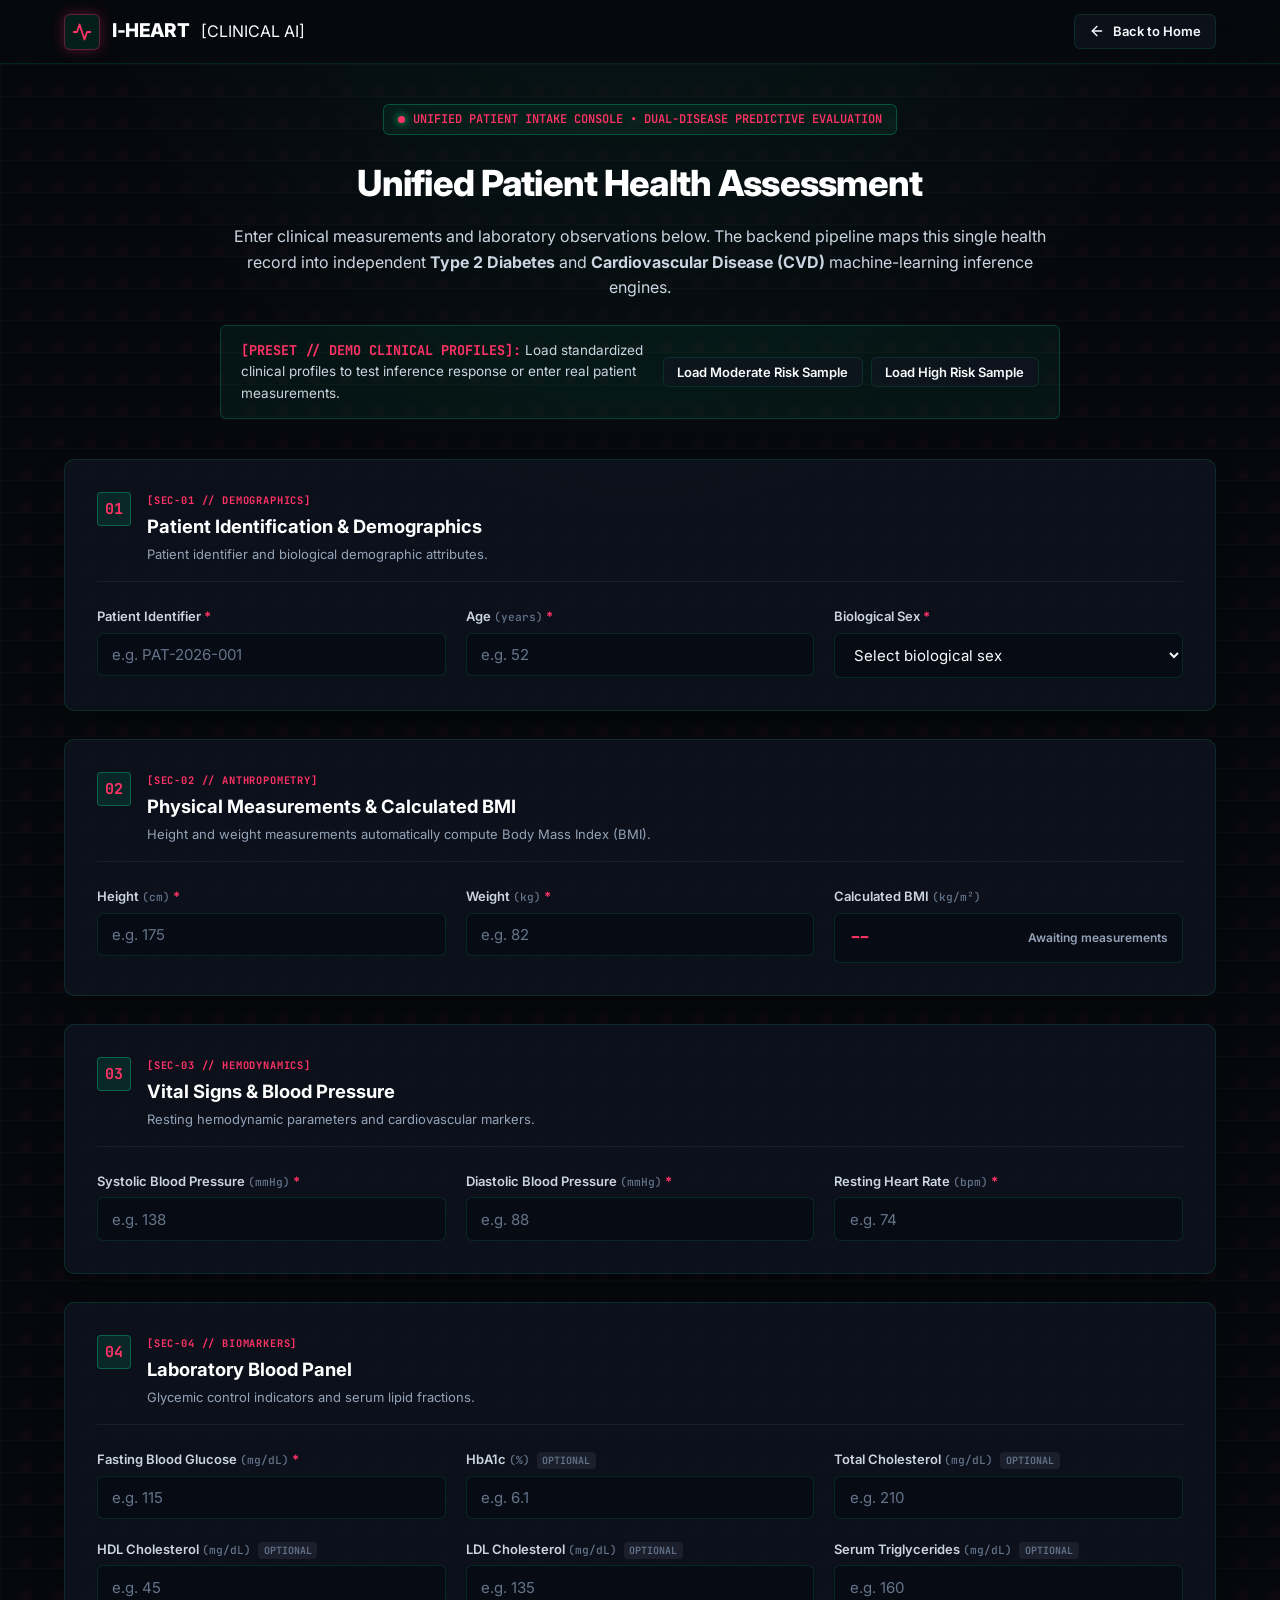
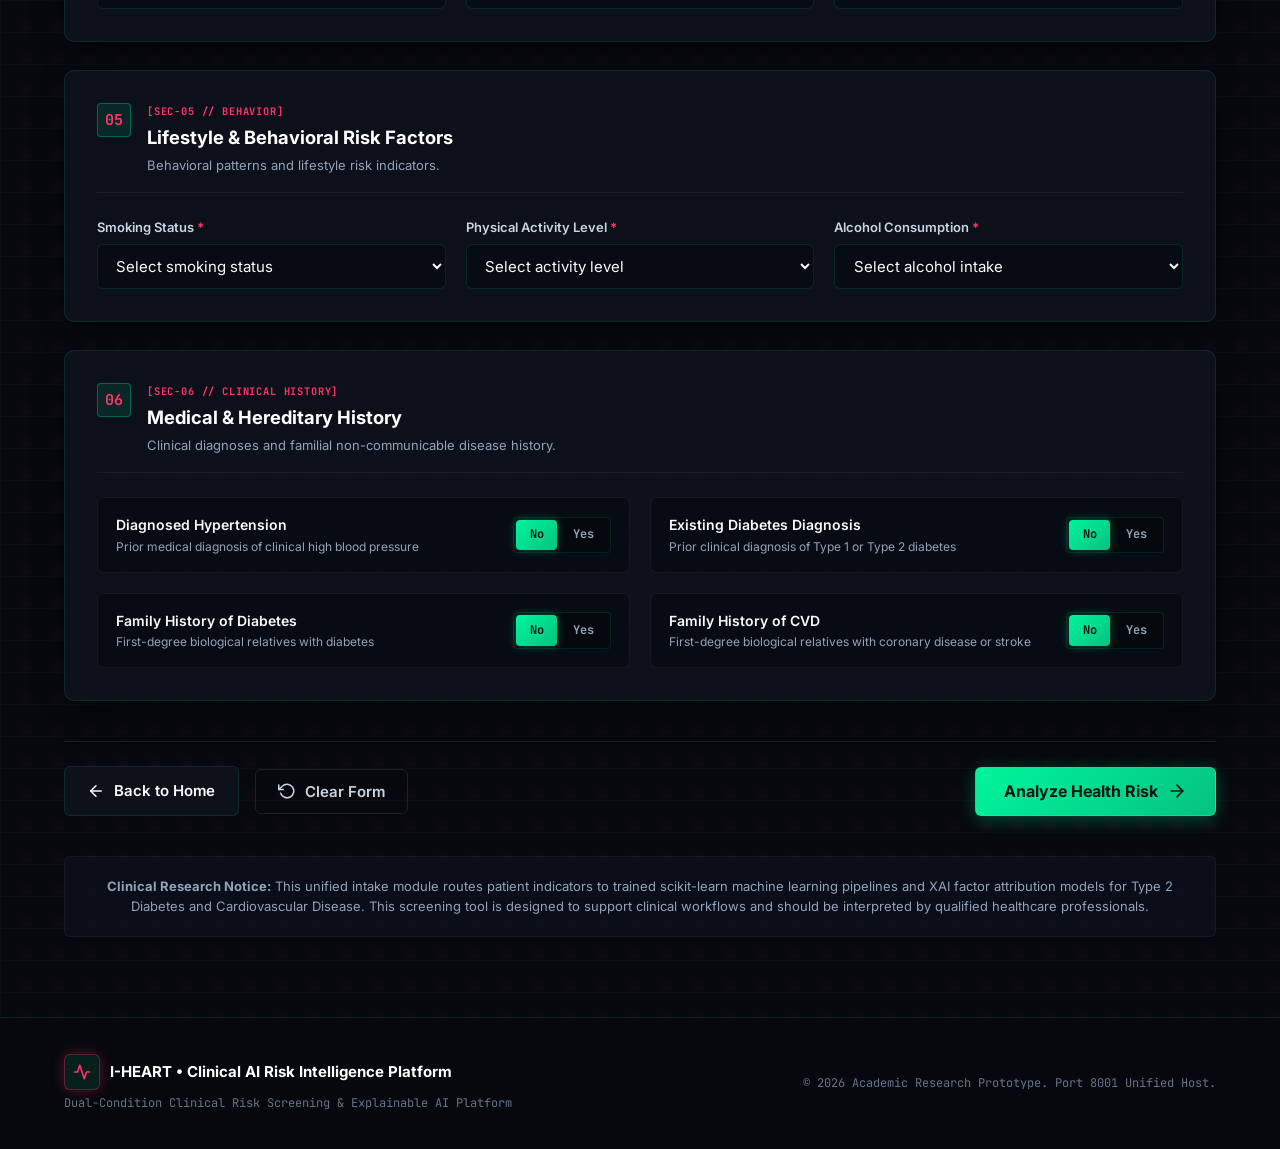
==== commit 25eef8ea: "Redesign I-HEART clinical UI" ====
--- a/frontend/assessment.html
+++ b/frontend/assessment.html
@@ -4,24 +4,25 @@
   <meta charset="UTF-8">
   <meta name="viewport" content="width=device-width, initial-scale=1.0">
   <meta name="description" content="Unified Patient Health Intake Form - AI-Based Explainable Health Risk Prediction System for Diabetes and Cardiovascular Disease.">
-  <title>Unified Patient Health Assessment | AI Health Risk</title>
+  <title>Unified Patient Health Assessment | I-HEART Clinical AI</title>
   <link rel="stylesheet" href="css/style.css">
   <link rel="preconnect" href="https://fonts.googleapis.com">
   <link rel="preconnect" href="https://fonts.gstatic.com" crossorigin>
-  <link href="https://fonts.googleapis.com/css2?family=Inter:wght@400;500;600;700;800&display=swap" rel="stylesheet">
+  <link href="https://fonts.googleapis.com/css2?family=Inter:wght@400;500;600;700;800&family=JetBrains+Mono:wght@400;500;600;700&display=swap" rel="stylesheet">
 </head>
 <body>
 
   <!-- Navigation Bar -->
   <header class="header" id="assessment-header">
     <div class="nav-container">
-      <a href="index.html" class="nav-brand" id="brand-link" aria-label="AI Health Risk Home">
+      <a href="index.html" class="nav-brand" id="brand-link" aria-label="I-HEART Clinical AI Home">
         <span class="brand-icon">
-          <svg width="22" height="22" viewBox="0 0 24 24" fill="none" stroke="currentColor" stroke-width="2.2" stroke-linecap="round" stroke-linejoin="round" aria-hidden="true">
+          <svg width="20" height="20" viewBox="0 0 24 24" fill="none" stroke="currentColor" stroke-width="2.2" stroke-linecap="round" stroke-linejoin="round" aria-hidden="true">
             <path d="M22 12h-4l-3 9L9 3l-3 9H2"/>
           </svg>
         </span>
-        <span class="brand-text">AI Health Risk</span>
+        <span class="brand-text">I-HEART</span>
+        <span class="brand-badge">[CLINICAL AI]</span>
       </a>
 
       <div class="header-right-nav">
@@ -43,17 +44,17 @@
       <div class="page-title-section">
         <div class="badge-pill">
           <span class="pulse-dot"></span>
-          Step 3 • Unified Patient Intake Architecture
+          UNIFIED PATIENT INTAKE CONSOLE • DUAL-DISEASE PREDICTIVE EVALUATION
         </div>
         <h1 class="page-heading">Unified Patient Health Assessment</h1>
         <p class="page-subheading">
-          Enter clinical measurements and lifestyle data into the unified health profile below. The backend pipeline routes this single record into independent <strong>Diabetes</strong> and <strong>Cardiovascular Disease</strong> prediction models.
+          Enter clinical measurements and laboratory observations below. The backend pipeline maps this single health record into independent <strong>Type 2 Diabetes</strong> and <strong>Cardiovascular Disease (CVD)</strong> machine-learning inference engines.
         </p>
 
         <!-- Quick Demo Autofill Bar -->
         <div class="demo-autofill-banner">
           <div class="demo-text">
-            <strong>Demonstration Mode:</strong> Use your own patient data or load a clinically coherent sample profile for quick review.
+            <strong>[PRESET // DEMO CLINICAL PROFILES]:</strong> Load standardized clinical profiles to test inference response or enter real patient measurements.
           </div>
           <div class="demo-buttons">
             <button type="button" class="btn btn-secondary btn-sm" id="btn-load-sample-1">Load Moderate Risk Sample</button>
@@ -72,8 +73,8 @@
           </svg>
         </div>
         <div class="alert-content">
-          <strong id="form-error-title">Form Validation Incomplete</strong>
-          <p id="form-error-desc">Please review the highlighted fields below and provide valid clinical entries.</p>
+          <strong id="form-error-title">Clinical Validation Error</strong>
+          <p id="form-error-desc">Please review highlighted fields and supply physiologically valid clinical values.</p>
         </div>
       </div>
 
@@ -83,10 +84,11 @@
         <!-- SECTION 1: Patient Information -->
         <div class="form-section-card">
           <div class="section-card-header">
-            <div class="section-num">1</div>
-            <div>
-              <h2 class="section-card-title">Patient Demographics</h2>
-              <p class="section-card-desc">Basic patient identification and demographic characteristics.</p>
+            <div class="section-num">01</div>
+            <div>
+              <div class="disease-tag">[SEC-01 // DEMOGRAPHICS]</div>
+              <h2 class="section-card-title">Patient Identification &amp; Demographics</h2>
+              <p class="section-card-desc">Patient identifier and biological demographic attributes.</p>
             </div>
           </div>
 
@@ -128,10 +130,11 @@
         <!-- SECTION 2: Physical Measurements -->
         <div class="form-section-card">
           <div class="section-card-header">
-            <div class="section-num">2</div>
-            <div>
+            <div class="section-num">02</div>
+            <div>
+              <div class="disease-tag">[SEC-02 // ANTHROPOMETRY]</div>
               <h2 class="section-card-title">Physical Measurements &amp; Calculated BMI</h2>
-              <p class="section-card-desc">Height and weight inputs automatically compute Body Mass Index (BMI).</p>
+              <p class="section-card-desc">Height and weight measurements automatically compute Body Mass Index (BMI).</p>
             </div>
           </div>
 
@@ -172,10 +175,11 @@
         <!-- SECTION 3: Vital Signs -->
         <div class="form-section-card">
           <div class="section-card-header">
-            <div class="section-num">3</div>
-            <div>
-              <h2 class="section-card-title">Vital Signs</h2>
-              <p class="section-card-desc">Resting hemodynamic and cardiovascular measurements.</p>
+            <div class="section-num">03</div>
+            <div>
+              <div class="disease-tag">[SEC-03 // HEMODYNAMICS]</div>
+              <h2 class="section-card-title">Vital Signs &amp; Blood Pressure</h2>
+              <p class="section-card-desc">Resting hemodynamic parameters and cardiovascular markers.</p>
             </div>
           </div>
 
@@ -212,10 +216,11 @@
         <!-- SECTION 4: Laboratory Information -->
         <div class="form-section-card">
           <div class="section-card-header">
-            <div class="section-num">4</div>
-            <div>
-              <h2 class="section-card-title">Laboratory Information</h2>
-              <p class="section-card-desc">Glycemic control and lipid panel laboratory indicators.</p>
+            <div class="section-num">04</div>
+            <div>
+              <div class="disease-tag">[SEC-04 // BIOMARKERS]</div>
+              <h2 class="section-card-title">Laboratory Blood Panel</h2>
+              <p class="section-card-desc">Glycemic control indicators and serum lipid fractions.</p>
             </div>
           </div>
 
@@ -279,10 +284,11 @@
         <!-- SECTION 5: Lifestyle Information -->
         <div class="form-section-card">
           <div class="section-card-header">
-            <div class="section-num">5</div>
-            <div>
-              <h2 class="section-card-title">Lifestyle Information</h2>
-              <p class="section-card-desc">Behavioral and lifestyle risk indicators.</p>
+            <div class="section-num">05</div>
+            <div>
+              <div class="disease-tag">[SEC-05 // BEHAVIOR]</div>
+              <h2 class="section-card-title">Lifestyle &amp; Behavioral Risk Factors</h2>
+              <p class="section-card-desc">Behavioral patterns and lifestyle risk indicators.</p>
             </div>
           </div>
 
@@ -334,10 +340,11 @@
         <!-- SECTION 6: Medical History -->
         <div class="form-section-card">
           <div class="section-card-header">
-            <div class="section-num">6</div>
-            <div>
-              <h2 class="section-card-title">Medical &amp; Family History</h2>
-              <p class="section-card-desc">Existing diagnoses and hereditary risk factors.</p>
+            <div class="section-num">06</div>
+            <div>
+              <div class="disease-tag">[SEC-06 // CLINICAL HISTORY]</div>
+              <h2 class="section-card-title">Medical &amp; Hereditary History</h2>
+              <p class="section-card-desc">Clinical diagnoses and familial non-communicable disease history.</p>
             </div>
           </div>
 
@@ -400,7 +407,7 @@
             <div class="toggle-history-item">
               <div class="history-item-label">
                 <span class="history-title">Family History of CVD</span>
-                <span class="history-desc">First-degree biological relatives with heart disease/stroke</span>
+                <span class="history-desc">First-degree biological relatives with coronary disease or stroke</span>
               </div>
               <div class="toggle-switch-group">
                 <label class="toggle-option">
@@ -452,7 +459,7 @@
       <!-- Academic Disclaimer Note -->
       <div class="disclaimer-note-box">
         <p>
-          <strong>Academic Research Notice:</strong> This unified input module is built for Review 1 demonstration. In the next development stages, real machine-learning models (Random Forest, XGBoost, Neural Nets) and SHAP explainability will evaluate this unified profile.
+          <strong>Clinical Research Notice:</strong> This unified intake module routes patient indicators to trained scikit-learn machine learning pipelines and XAI factor attribution models for Type 2 Diabetes and Cardiovascular Disease. This screening tool is designed to support clinical workflows and should be interpreted by qualified healthcare professionals.
         </p>
       </div>
 
@@ -469,12 +476,12 @@
               <path d="M22 12h-4l-3 9L9 3l-3 9H2"/>
             </svg>
           </span>
-          <span class="footer-title">AI-Based Explainable Health Risk Prediction System</span>
-        </div>
-        <p class="footer-subtext">Unified Patient Assessment • Step 3 Prototype</p>
+          <span class="footer-title">I-HEART • Clinical AI Risk Intelligence Platform</span>
+        </div>
+        <p class="footer-subtext">Dual-Condition Clinical Risk Screening &amp; Explainable AI Platform</p>
       </div>
       <div class="footer-right">
-        <p class="copyright-text">© 2026 Academic Research Prototype. All rights reserved.</p>
+        <p class="copyright-text">&copy; 2026 Academic Research Prototype. Port 8001 Unified Host.</p>
       </div>
     </div>
   </footer>
--- a/frontend/css/style.css
+++ b/frontend/css/style.css
@@ -1,48 +1,56 @@
 /* ==========================================================================
-   AI-Based Explainable Health Risk Prediction System
-   Universal Design System & Stylesheet (Review 1 - 30% Milestone)
+   I-HEART: Intelligent Health Evaluation And Risk Tracking
+   Clinical AI / Medical Technology Design System & Stylesheet
    ========================================================================== */
 
 :root {
-  /* Color Palette */
-  --bg-primary: #0b0f19;
-  --bg-secondary: #111827;
-  --bg-card: rgba(17, 24, 39, 0.75);
-  --bg-card-hover: rgba(24, 34, 54, 0.85);
-  --bg-card-border: rgba(255, 255, 255, 0.08);
-  --bg-card-border-hover: rgba(6, 182, 212, 0.35);
-
-  /* Accents */
-  --accent-cyan: #06b6d4;
-  --accent-blue: #3b82f6;
-  --accent-teal: #14b8a6;
-  --accent-gradient: linear-gradient(135deg, #06b6d4 0%, #3b82f6 100%);
-  --accent-glow: rgba(6, 182, 212, 0.15);
-
-  /* Typography Colors */
-  --text-main: #f9fafb;
+  /* Medical Technology & Clinical Color Palette */
+  --bg-deep: #06080d;
+  --bg-primary: #0a0d14;
+  --bg-secondary: #0f141f;
+  --bg-surface: #141a27;
+  --bg-card: rgba(15, 20, 31, 0.78);
+  --bg-card-hover: rgba(20, 27, 42, 0.88);
+  --bg-card-border: rgba(0, 245, 155, 0.12);
+  --bg-card-border-hover: rgba(0, 245, 155, 0.32);
+  --bg-card-border-active: rgba(0, 245, 155, 0.6);
+
+  /* Primary Clinical Accents */
+  --accent-cyan: #00f59b;
+  --accent-blue: #05d5a8;
+  --accent-sky: #10e898;
+  --accent-teal: #00f59b;
+  --accent-gradient: linear-gradient(135deg, #00f59b 0%, #05c280 100%);
+  --accent-glow: rgba(0, 245, 155, 0.2);
+
+  /* Clinical Status Tiers */
+  --status-low: #00f59b;
+  --status-mod: #ffb800;
+  --status-high: #ff3366;
+  --status-info: #00f59b;
+
+  /* Precision Typography */
+  --text-main: #f8fafc;
   --text-secondary: #cbd5e1;
   --text-muted: #94a3b8;
   --text-dim: #64748b;
-
-  /* Clinical Status Colors */
-  --status-low: #10b981;
-  --status-mod: #f59e0b;
-  --status-high: #ef4444;
-  --status-info: #0284c7;
-
-  /* Typography & Layout */
-  --font-family: 'Inter', -apple-system, BlinkMacSystemFont, "Segoe UI", Roboto, sans-serif;
-  --header-height: 72px;
-  --container-max-width: 1140px;
+  --font-sans: 'Inter', -apple-system, BlinkMacSystemFont, "Segoe UI", Roboto, sans-serif;
+  --font-mono: 'JetBrains Mono', ui-monospace, SFMono-Regular, Menlo, Monaco, Consolas, monospace;
+
+  /* Dimensions & Spacing */
+  --header-height: 64px;
+  --container-max-width: 1200px;
+  --radius-xs: 4px;
   --radius-sm: 6px;
-  --radius-md: 12px;
-  --radius-lg: 18px;
+  --radius-md: 10px;
+  --radius-lg: 14px;
   --radius-full: 9999px;
-  --shadow-card: 0 10px 30px -10px rgba(0, 0, 0, 0.5);
-  --shadow-hover: 0 20px 40px -15px rgba(6, 182, 212, 0.2);
-  --transition-fast: 0.2s ease;
-  --transition-normal: 0.3s ease;
+
+  /* Shadows & Transitions */
+  --shadow-card: 0 10px 30px -10px rgba(0, 0, 0, 0.65);
+  --shadow-hover: 0 18px 40px -12px rgba(0, 245, 155, 0.14);
+  --transition-fast: 0.18s ease;
+  --transition-normal: 0.28s ease;
 }
 
 /* Global Reset & Base */
@@ -52,14 +60,33 @@
   padding: 0;
 }
 
+/* Accessibility Focus Outline System */
+:focus-visible {
+  outline: 2px solid var(--accent-cyan);
+  outline-offset: 2px;
+}
+
+button:focus-visible,
+.btn:focus-visible,
+a:focus-visible {
+  outline: 2px solid var(--accent-cyan);
+  outline-offset: 3px;
+}
+
 html {
   scroll-behavior: smooth;
   scroll-padding-top: calc(var(--header-height) + 20px);
 }
 
 body {
-  font-family: var(--font-family);
-  background-color: var(--bg-primary);
+  font-family: var(--font-sans);
+  background-color: var(--bg-deep);
+  background-image: 
+    radial-gradient(ellipse 70% 45% at 50% -10%, rgba(0, 245, 155, 0.08), transparent 65%),
+    radial-gradient(ellipse 60% 40% at 85% 85%, rgba(255, 51, 102, 0.04), transparent 60%),
+    linear-gradient(rgba(255, 255, 255, 0.018) 1px, transparent 1px),
+    linear-gradient(90deg, rgba(255, 255, 255, 0.018) 1px, transparent 1px);
+  background-size: 100% 100%, 32px 32px, 32px 32px;
   color: var(--text-main);
   line-height: 1.6;
   -webkit-font-smoothing: antialiased;
@@ -75,7 +102,7 @@
   flex-grow: 1;
 }
 
-/* Container */
+/* Standard Content Container */
 .content-container {
   width: 100%;
   max-width: var(--container-max-width);
@@ -84,7 +111,7 @@
 }
 
 /* ==========================================================================
-   Header & Navigation
+   Header & Technical Navigation
    ========================================================================== */
 .header {
   position: fixed;
@@ -92,9 +119,9 @@
   left: 0;
   width: 100%;
   height: var(--header-height);
-  background: rgba(11, 15, 25, 0.85);
-  backdrop-filter: blur(16px);
-  -webkit-backdrop-filter: blur(16px);
+  background: rgba(6, 8, 13, 0.88);
+  backdrop-filter: blur(20px);
+  -webkit-backdrop-filter: blur(20px);
   border-bottom: 1px solid var(--bg-card-border);
   z-index: 1000;
   display: flex;
@@ -117,53 +144,80 @@
   gap: 0.75rem;
   text-decoration: none;
   color: var(--text-main);
-  font-weight: 700;
-  font-size: 1.125rem;
-  letter-spacing: -0.01em;
 }
 
 .brand-icon {
   display: inline-flex;
   align-items: center;
   justify-content: center;
-  width: 38px;
-  height: 38px;
-  border-radius: var(--radius-md);
-  background: rgba(6, 182, 212, 0.12);
-  border: 1px solid rgba(6, 182, 212, 0.3);
-  color: var(--accent-cyan);
-}
-
-.brand-icon.small {
-  width: 32px;
-  height: 32px;
+  width: 36px;
+  height: 36px;
+  border-radius: var(--radius-sm);
+  background: rgba(0, 245, 155, 0.1);
+  border: 1px solid rgba(255, 51, 102, 0.35);
+  color: #ff3366;
+  box-shadow: 0 0 14px rgba(255, 51, 102, 0.3);
+}
+
+.brand-text-group {
+  display: flex;
+  align-items: baseline;
+  gap: 0.45rem;
 }
 
 .brand-text {
-  background: linear-gradient(135deg, #ffffff 30%, var(--accent-cyan) 100%);
-  -webkit-background-clip: text;
-  -webkit-text-fill-color: transparent;
+  font-family: var(--font-sans);
+  font-weight: 800;
+  font-size: 1.1875rem;
+  letter-spacing: -0.02em;
+  color: #ffffff;
+}
+
+.brand-subtitle-tag {
+  font-family: var(--font-mono);
+  font-size: 0.65rem;
+  font-weight: 600;
+  color: #ff3366;
+  text-transform: uppercase;
+  letter-spacing: 0.08em;
+  padding: 0.1rem 0.4rem;
+  background: rgba(0, 245, 155, 0.08);
+  border: 1px solid rgba(0, 245, 155, 0.25);
+  border-radius: var(--radius-xs);
 }
 
 .nav-list {
   display: flex;
   align-items: center;
-  gap: 1.75rem;
+  gap: 1.5rem;
   list-style: none;
 }
 
 .nav-link {
   color: var(--text-secondary);
   text-decoration: none;
-  font-size: 0.9375rem;
+  font-size: 0.875rem;
   font-weight: 500;
   padding: 0.35rem 0;
   position: relative;
   transition: color var(--transition-fast);
+  display: inline-flex;
+  align-items: center;
+  gap: 0.35rem;
+}
+
+.nav-idx {
+  font-family: var(--font-mono);
+  font-size: 0.6875rem;
+  color: var(--text-dim);
 }
 
 .nav-link:hover {
-  color: var(--accent-cyan);
+  color: #ff3366;
+}
+
+.nav-link:hover .nav-idx {
+  color: #ff3366;
 }
 
 .nav-link.active {
@@ -174,44 +228,50 @@
 .nav-link.active::after {
   content: '';
   position: absolute;
-  bottom: -2px;
+  bottom: -4px;
   left: 0;
   width: 100%;
   height: 2px;
   background: var(--accent-gradient);
   border-radius: 2px;
+  box-shadow: 0 0 8px var(--accent-cyan);
 }
 
 .nav-btn-status {
-  padding: 0.4rem 0.9rem;
-  background: rgba(6, 182, 212, 0.1);
-  border: 1px solid rgba(6, 182, 212, 0.25);
-  border-radius: var(--radius-full);
-  color: var(--accent-cyan);
-  font-size: 0.8125rem;
+  padding: 0.45rem 1rem;
+  background: rgba(0, 245, 155, 0.1);
+  border: 1px solid rgba(0, 245, 155, 0.3);
+  border-radius: var(--radius-sm);
+  color: #ff3366;
+  font-family: var(--font-mono);
+  font-size: 0.78125rem;
   font-weight: 600;
+  letter-spacing: 0.02em;
+  transition: all var(--transition-fast);
 }
 
 .nav-btn-status:hover {
-  background: rgba(6, 182, 212, 0.18);
-  border-color: rgba(6, 182, 212, 0.4);
-  color: #fff;
-}
-
-/* Hamburger Button */
+  background: rgba(0, 245, 155, 0.18);
+  border-color: rgba(0, 245, 155, 0.5);
+  color: #ffffff;
+  box-shadow: 0 0 15px rgba(0, 245, 155, 0.25);
+}
+
+/* Mobile Hamburger Button */
 .hamburger-btn {
   display: none;
   flex-direction: column;
   justify-content: center;
   align-items: center;
-  width: 40px;
-  height: 40px;
-  background: transparent;
+  width: 44px;
+  height: 44px;
+  background: rgba(13, 21, 39, 0.8);
   border: 1px solid var(--bg-card-border);
   border-radius: var(--radius-sm);
   cursor: pointer;
-  padding: 8px;
+  padding: 10px;
   gap: 5px;
+  touch-action: manipulation;
 }
 
 .hamburger-line {
@@ -241,12 +301,15 @@
   top: var(--header-height);
   left: 0;
   width: 100%;
-  background: rgba(11, 15, 25, 0.98);
-  backdrop-filter: blur(20px);
-  -webkit-backdrop-filter: blur(20px);
+  background: rgba(6, 8, 13, 0.98);
+  backdrop-filter: blur(24px);
+  -webkit-backdrop-filter: blur(24px);
   border-bottom: 1px solid var(--bg-card-border);
-  padding: 1.5rem;
-  box-shadow: 0 20px 30px rgba(0, 0, 0, 0.5);
+  padding: 1.25rem 1.5rem;
+  box-shadow: 0 20px 30px rgba(0, 0, 0, 0.6);
+  max-height: calc(100vh - var(--header-height));
+  overflow-y: auto;
+  -webkit-overflow-scrolling: touch;
 }
 
 .mobile-nav.open {
@@ -257,25 +320,1165 @@
   list-style: none;
   display: flex;
   flex-direction: column;
-  gap: 1.25rem;
+  gap: 0.65rem;
 }
 
 .mobile-nav-link {
   color: var(--text-secondary);
   text-decoration: none;
-  font-size: 1.0625rem;
+  font-size: 0.95rem;
   font-weight: 500;
   display: block;
-  padding: 0.5rem 0;
-  border-bottom: 1px solid rgba(255, 255, 255, 0.04);
-}
-
-.mobile-nav-link:hover {
-  color: var(--accent-cyan);
+  padding: 0.75rem 0.65rem;
+  border-bottom: 1px solid rgba(255, 255, 255, 0.05);
+  border-radius: var(--radius-sm);
+  transition: color var(--transition-fast), background var(--transition-fast);
+  touch-action: manipulation;
+}
+
+.mobile-nav-link:hover,
+.mobile-nav-link:active {
+  color: #ff3366;
+  background: rgba(0, 245, 155, 0.08);
 }
 
 /* ==========================================================================
-   Page Headers & Hero Sections
+   Two-Sided Hero Composition
+   ========================================================================== */
+.hero-section {
+  position: relative;
+  padding-top: calc(var(--header-height) + 3.5rem);
+  padding-bottom: 4.5rem;
+  min-height: calc(100vh - var(--header-height));
+  display: flex;
+  align-items: center;
+  overflow: hidden;
+}
+
+.hero-layout-grid {
+  display: grid;
+  grid-template-columns: 1.1fr 0.9fr;
+  gap: 3rem;
+  align-items: center;
+}
+
+/* Hero Left Column */
+.hero-left-col {
+  display: flex;
+  flex-direction: column;
+  align-items: flex-start;
+  text-align: left;
+}
+
+.clinical-system-tag {
+  display: inline-flex;
+  align-items: center;
+  gap: 0.6rem;
+  padding: 0.35rem 0.85rem;
+  background: rgba(0, 245, 155, 0.07);
+  border: 1px solid rgba(0, 245, 155, 0.28);
+  border-radius: var(--radius-sm);
+  margin-bottom: 1.25rem;
+  font-family: var(--font-mono);
+  font-size: 0.75rem;
+  max-width: 100%;
+  flex-wrap: wrap;
+}
+
+.pulse-pip {
+  width: 7px;
+  height: 7px;
+  border-radius: 50%;
+  background-color: var(--status-low);
+  box-shadow: 0 0 8px var(--status-low);
+  flex-shrink: 0;
+  animation: pulsePip 2s infinite;
+  background-color: #ff3366;
+  box-shadow: 0 0 8px #ff3366;
+}
+
+@keyframes pulsePip {
+  0% { transform: scale(1); opacity: 1; }
+  50% { transform: scale(1.3); opacity: 0.7; }
+  100% { transform: scale(1); opacity: 1; }
+}
+
+.tag-code {
+  color: #ff3366;
+  font-weight: 700;
+  letter-spacing: 0.04em;
+}
+
+.tag-title {
+  color: var(--text-secondary);
+  font-weight: 500;
+}
+
+.hero-title {
+  font-size: 2.85rem;
+  font-weight: 800;
+  line-height: 1.15;
+  letter-spacing: -0.03em;
+  color: #ffffff;
+  margin-bottom: 1.25rem;
+}
+
+.hero-title-accent {
+  display: block;
+  font-size: 2.15rem;
+  font-weight: 700;
+  background: linear-gradient(135deg, #00f59b 0%, #34d399 45%, #f9fafb 100%);
+  -webkit-background-clip: text;
+  -webkit-text-fill-color: transparent;
+  margin-top: 0.25rem;
+}
+
+.hero-description {
+  font-size: 1.125rem;
+  color: var(--text-secondary);
+  line-height: 1.65;
+  margin-bottom: 0.85rem;
+}
+
+.hero-subtext {
+  font-size: 0.9375rem;
+  color: var(--text-muted);
+  line-height: 1.65;
+  margin-bottom: 2rem;
+}
+
+.hero-actions {
+  display: flex;
+  align-items: center;
+  gap: 1rem;
+  margin-bottom: 0;
+  flex-wrap: wrap;
+  width: 100%;
+}
+
+/* ==========================================================================
+   Buttons
+   ========================================================================== */
+.btn {
+  display: inline-flex;
+  align-items: center;
+  justify-content: center;
+  gap: 0.55rem;
+  padding: 0.75rem 1.4rem;
+  font-size: 0.9375rem;
+  font-weight: 600;
+  border-radius: var(--radius-sm);
+  text-decoration: none;
+  cursor: pointer;
+  transition: all var(--transition-fast);
+  border: 1px solid transparent;
+  outline: none;
+  font-family: inherit;
+}
+
+.btn-sm {
+  padding: 0.4rem 0.85rem;
+  font-size: 0.8125rem;
+}
+
+.btn-large {
+  padding: 0.85rem 1.75rem;
+  font-size: 1rem;
+}
+
+.btn-primary {
+  background: linear-gradient(135deg, #00f59b 0%, #05c280 100%);
+  color: #021a10;
+  font-weight: 700;
+  box-shadow: 0 4px 18px rgba(0, 245, 155, 0.28);
+  border: 1px solid rgba(0, 245, 155, 0.5);
+}
+
+.btn-primary:hover {
+  transform: translateY(-2px);
+  box-shadow: 0 8px 26px rgba(0, 245, 155, 0.45);
+  color: #01130b;
+  background: linear-gradient(135deg, #10e898 0%, #00f59b 100%);
+}
+
+.btn-primary:active {
+  transform: translateY(0);
+}
+
+.btn-secondary {
+  background: rgba(15, 20, 31, 0.75);
+  color: var(--text-main);
+  border: 1px solid var(--bg-card-border);
+}
+
+.btn-secondary:hover {
+  background: rgba(22, 30, 45, 0.9);
+  border-color: rgba(0, 245, 155, 0.4);
+  transform: translateY(-2px);
+  color: #ffffff;
+}
+
+.btn-secondary:active {
+  transform: translateY(0);
+}
+
+.btn-outline {
+  background: transparent;
+  color: var(--text-secondary);
+  border: 1px solid rgba(255, 255, 255, 0.1);
+}
+
+.btn-outline:hover {
+  background: rgba(239, 68, 68, 0.1);
+  border-color: rgba(239, 68, 68, 0.35);
+  color: #ef4444;
+}
+
+.spinner {
+  width: 18px;
+  height: 18px;
+  border: 2px solid rgba(0, 0, 0, 0.3);
+  border-radius: 50%;
+  border-top-color: #01130b;
+  animation: spin 0.8s linear infinite;
+}
+
+@keyframes spin {
+  to { transform: rotate(360deg); }
+}
+
+/* Live API Status Card */
+.api-live-card {
+  display: inline-flex;
+  align-items: center;
+  justify-content: space-between;
+  gap: 1rem;
+  padding: 0.55rem 1rem;
+  background: rgba(13, 21, 39, 0.7);
+  border: 1px solid var(--bg-card-border);
+  border-radius: var(--radius-sm);
+  max-width: 100%;
+  box-shadow: 0 4px 16px rgba(0, 0, 0, 0.3);
+  backdrop-filter: blur(12px);
+}
+
+.api-live-indicator {
+  display: flex;
+  align-items: center;
+  gap: 0.55rem;
+  font-family: var(--font-mono);
+  font-size: 0.75rem;
+  color: var(--text-secondary);
+}
+
+.status-indicator-dot {
+  width: 8px;
+  height: 8px;
+  border-radius: 50%;
+  background-color: var(--status-mod);
+  box-shadow: 0 0 6px var(--status-mod);
+  flex-shrink: 0;
+}
+
+.status-indicator-dot.active {
+  background-color: var(--status-low);
+  box-shadow: 0 0 8px var(--status-low);
+}
+
+.status-indicator-dot.error {
+  background-color: var(--status-high);
+  box-shadow: 0 0 8px var(--status-high);
+}
+
+.api-live-badge {
+  font-family: var(--font-mono);
+  font-size: 0.6875rem;
+  font-weight: 700;
+  text-transform: uppercase;
+  letter-spacing: 0.04em;
+  padding: 0.2rem 0.55rem;
+  border-radius: var(--radius-xs);
+  background: rgba(0, 245, 155, 0.1);
+  color: #ff3366;
+  border: 1px solid rgba(0, 245, 155, 0.3);
+  white-space: nowrap;
+}
+
+/* ==========================================================================
+   Hero Right: Clinical Risk Intelligence Console Preview
+   ========================================================================== */
+.hero-right-col {
+  width: 100%;
+}
+
+.clinical-console-preview {
+  background: var(--bg-card);
+  border: 1px solid var(--bg-card-border);
+  border-radius: var(--radius-md);
+  box-shadow: 0 20px 50px -15px rgba(0, 0, 0, 0.8), 0 0 25px rgba(0, 245, 155, 0.08);
+  position: relative;
+  overflow: hidden;
+  backdrop-filter: blur(20px);
+  -webkit-backdrop-filter: blur(20px);
+}
+
+/* Technical Corner Markers on Console */
+.clinical-console-preview::before,
+.clinical-console-preview::after {
+  content: "+";
+  position: absolute;
+  font-family: var(--font-mono);
+  font-size: 0.875rem;
+  color: #ff3366;
+  opacity: 0.6;
+  pointer-events: none;
+  z-index: 5;
+}
+
+.clinical-console-preview::before {
+  top: 8px;
+  right: 12px;
+}
+
+.clinical-console-preview::after {
+  bottom: 8px;
+  right: 12px;
+}
+
+/* Console Header Bar */
+.console-header-bar {
+  display: flex;
+  align-items: center;
+  justify-content: space-between;
+  padding: 0.75rem 1rem;
+  background: rgba(6, 8, 13, 0.85);
+  border-bottom: 1px solid var(--bg-card-border);
+}
+
+.console-header-left {
+  display: flex;
+  align-items: center;
+  gap: 0.4rem;
+}
+
+.console-dot {
+  width: 9px;
+  height: 9px;
+  border-radius: 50%;
+}
+
+.console-dot.red { background: #ef4444; opacity: 0.75; }
+.console-dot.amber { background: #f59e0b; opacity: 0.75; }
+.console-dot.green { background: #10b981; opacity: 0.75; }
+
+.console-title-tag {
+  font-family: var(--font-mono);
+  font-size: 0.6875rem;
+  font-weight: 700;
+  color: var(--text-muted);
+  letter-spacing: 0.05em;
+  margin-left: 0.5rem;
+}
+
+.console-badge-live {
+  font-family: var(--font-mono);
+  font-size: 0.625rem;
+  font-weight: 700;
+  color: #ff3366;
+  background: rgba(0, 245, 155, 0.1);
+  border: 1px solid rgba(0, 245, 155, 0.3);
+  padding: 0.15rem 0.5rem;
+  border-radius: var(--radius-xs);
+  letter-spacing: 0.06em;
+}
+
+/* Console Sub Bar / Telemetry */
+.console-sub-bar {
+  display: flex;
+  align-items: center;
+  justify-content: space-between;
+  padding: 0.5rem 1rem;
+  background: rgba(13, 21, 39, 0.5);
+  border-bottom: 1px solid rgba(255, 255, 255, 0.05);
+  font-family: var(--font-mono);
+  font-size: 0.6875rem;
+  flex-wrap: wrap;
+  gap: 0.5rem;
+}
+
+.telemetry-item {
+  display: flex;
+  align-items: center;
+  gap: 0.35rem;
+}
+
+.tel-label {
+  color: var(--text-dim);
+}
+
+.tel-val {
+  color: var(--text-secondary);
+  font-weight: 600;
+}
+
+.tel-val.status-ok {
+  color: var(--status-low);
+}
+
+/* Console Waveform Monitor */
+.console-waveform-panel {
+  padding: 0.85rem 1rem 0.5rem;
+  background: rgba(6, 8, 13, 0.9);
+  border-bottom: 1px solid rgba(255, 255, 255, 0.05);
+}
+
+.waveform-header {
+  display: flex;
+  align-items: center;
+  justify-content: space-between;
+  margin-bottom: 0.35rem;
+  font-family: var(--font-mono);
+  font-size: 0.6875rem;
+}
+
+.wf-lead {
+  color: var(--text-dim);
+  letter-spacing: 0.05em;
+}
+
+.wf-rate {
+  color: #ff3366;
+  font-weight: 700;
+}
+
+.wf-heart-pulse {
+  color: #ef4444;
+  animation: heartPulse 1.2s infinite;
+  display: inline-block;
+}
+
+@keyframes heartPulse {
+  0% { transform: scale(1); }
+  15% { transform: scale(1.3); }
+  30% { transform: scale(1); }
+  45% { transform: scale(1.2); }
+  60% { transform: scale(1); }
+}
+
+.waveform-screen {
+  position: relative;
+  height: 60px;
+  background: #040711;
+  border: 1px solid rgba(0, 245, 155, 0.15);
+  border-radius: var(--radius-xs);
+  overflow: hidden;
+}
+
+.waveform-grid-lines {
+  position: absolute;
+  top: 0;
+  left: 0;
+  width: 100%;
+  height: 100%;
+  background-image: 
+    linear-gradient(rgba(0, 245, 155, 0.06) 1px, transparent 1px),
+    linear-gradient(90deg, rgba(0, 245, 155, 0.06) 1px, transparent 1px);
+  background-size: 16px 16px;
+  pointer-events: none;
+}
+
+.ecg-svg {
+  position: absolute;
+  top: 0;
+  left: 0;
+  width: 100%;
+  height: 100%;
+}
+
+.ecg-path-lead {
+  fill: none;
+  stroke: #ff3366;
+  stroke-width: 1.9;
+  stroke-linecap: round;
+  stroke-linejoin: round;
+}
+
+.ecg-path-glow {
+  fill: none;
+  stroke: rgba(255, 51, 102, 0.45);
+  stroke-width: 4.5;
+  filter: blur(2.5px);
+}
+
+.waveform-scanline {
+  position: absolute;
+  top: 0;
+  left: 0;
+  width: 40px;
+  height: 100%;
+  background: linear-gradient(90deg, transparent, rgba(255, 51, 102, 0.3), transparent);
+  animation: scanlineSweep 2.8s linear infinite;
+  pointer-events: none;
+}
+
+@keyframes scanlineSweep {
+  0% { transform: translateX(-40px); }
+  100% { transform: translateX(500px); }
+}
+
+/* Dual Meters in Console */
+.console-dual-meters {
+  display: grid;
+  grid-template-columns: 1fr 1fr;
+  gap: 0.75rem;
+  padding: 0.85rem 1rem;
+  border-bottom: 1px solid rgba(255, 255, 255, 0.05);
+}
+
+.console-meter-card {
+  background: rgba(13, 21, 39, 0.6);
+  border: 1px solid rgba(255, 255, 255, 0.06);
+  border-radius: var(--radius-sm);
+  padding: 0.75rem;
+  position: relative;
+}
+
+.console-meter-card.diab-domain {
+  border-top: 2px solid #00f59b;
+}
+.diab-domain .meter-pct { color: #00f59b; }
+
+.console-meter-card.cvd-domain {
+  border-top: 2px solid #ff3366;
+}
+.cvd-domain .meter-pct { color: #ff3366; }
+
+.meter-top {
+  display: flex;
+  align-items: center;
+  justify-content: space-between;
+  margin-bottom: 0.25rem;
+}
+
+.meter-domain {
+  font-family: var(--font-mono);
+  font-size: 0.625rem;
+  font-weight: 700;
+  color: var(--text-dim);
+  letter-spacing: 0.05em;
+}
+
+.meter-badge {
+  font-family: var(--font-mono);
+  font-size: 0.625rem;
+  font-weight: 700;
+  padding: 0.1rem 0.4rem;
+  border-radius: var(--radius-xs);
+}
+
+.badge-low {
+  background: rgba(16, 185, 129, 0.15);
+  color: var(--status-low);
+  border: 1px solid rgba(16, 185, 129, 0.35);
+}
+
+.badge-mod {
+  background: rgba(245, 158, 11, 0.15);
+  color: var(--status-mod);
+  border: 1px solid rgba(245, 158, 11, 0.35);
+}
+
+.badge-high {
+  background: rgba(239, 68, 68, 0.15);
+  color: var(--status-high);
+  border: 1px solid rgba(239, 68, 68, 0.35);
+}
+
+.meter-title {
+  font-size: 0.8125rem;
+  font-weight: 600;
+  color: var(--text-main);
+  margin-bottom: 0.4rem;
+}
+
+.meter-val-row {
+  display: flex;
+  align-items: baseline;
+  justify-content: space-between;
+  margin-bottom: 0.4rem;
+}
+
+.meter-pct {
+  font-family: var(--font-mono);
+  font-size: 1.25rem;
+  font-weight: 800;
+  color: var(--text-main);
+}
+
+.meter-scale {
+  font-family: var(--font-mono);
+  font-size: 0.58rem;
+  color: var(--text-dim);
+}
+
+.meter-bar-track {
+  width: 100%;
+  height: 6px;
+  background: rgba(255, 255, 255, 0.07);
+  border-radius: var(--radius-full);
+  overflow: hidden;
+}
+
+.meter-bar-fill {
+  height: 100%;
+  border-radius: var(--radius-full);
+  transition: width 1s ease;
+}
+
+.fill-low { background: var(--status-low); box-shadow: 0 0 6px var(--status-low); }
+.fill-mod { background: var(--status-mod); box-shadow: 0 0 6px var(--status-mod); }
+.fill-high { background: var(--status-high); box-shadow: 0 0 6px var(--status-high); }
+
+/* Biomarker Chips Row */
+.console-biomarkers-row {
+  display: grid;
+  grid-template-columns: repeat(4, 1fr);
+  gap: 0.5rem;
+  padding: 0.75rem 1rem;
+  background: rgba(8, 13, 26, 0.6);
+  border-bottom: 1px solid rgba(255, 255, 255, 0.05);
+}
+
+.bio-chip {
+  display: flex;
+  flex-direction: column;
+  gap: 0.2rem;
+  background: rgba(13, 21, 39, 0.5);
+  border: 1px solid rgba(255, 255, 255, 0.05);
+  border-radius: var(--radius-xs);
+  padding: 0.45rem 0.55rem;
+}
+
+.bio-name {
+  font-family: var(--font-mono);
+  font-size: 0.58rem;
+  color: var(--text-dim);
+  font-weight: 700;
+  letter-spacing: 0.04em;
+}
+
+.bio-val {
+  font-family: var(--font-mono);
+  font-size: 0.75rem;
+  font-weight: 700;
+  color: var(--text-secondary);
+}
+
+.bio-val.mod { color: var(--status-mod); }
+.bio-val.high { color: var(--status-high); }
+.bio-val.low { color: var(--status-low); }
+
+/* Console Footer Caption */
+.console-footer-note {
+  padding: 0.6rem 1rem;
+  background: rgba(6, 8, 13, 0.9);
+  display: flex;
+  align-items: center;
+}
+
+.console-caption {
+  font-family: var(--font-mono);
+  font-size: 0.65rem;
+  color: var(--text-dim);
+  line-height: 1.4;
+}
+
+.caution-icon {
+  color: #ff3366;
+  font-weight: 700;
+  margin-right: 0.3rem;
+}
+
+/* ==========================================================================
+   Section Headers & Architectural Concept Cards
+   ========================================================================== */
+.section {
+  padding: 5rem 0;
+  position: relative;
+}
+
+.section-header {
+  text-align: center;
+  max-width: 760px;
+  margin: 0 auto 3rem;
+}
+
+.section-tag {
+  font-family: var(--font-mono);
+  font-size: 0.75rem;
+  font-weight: 700;
+  text-transform: uppercase;
+  letter-spacing: 0.08em;
+  color: #ff3366;
+  margin-bottom: 0.5rem;
+  display: inline-block;
+  padding: 0.2rem 0.65rem;
+  background: rgba(0, 245, 155, 0.06);
+  border: 1px solid rgba(0, 245, 155, 0.2);
+  border-radius: var(--radius-xs);
+}
+
+.section-title {
+  font-size: 2.15rem;
+  font-weight: 800;
+  letter-spacing: -0.02em;
+  color: #ffffff;
+  margin-bottom: 0.75rem;
+}
+
+.section-subtitle {
+  font-size: 1rem;
+  color: var(--text-muted);
+  line-height: 1.6;
+}
+
+.section-overview,
+.section-workflow,
+.section-status {
+  background-color: rgba(13, 21, 39, 0.25);
+  border-top: 1px solid var(--bg-card-border);
+  border-bottom: 1px solid var(--bg-card-border);
+}
+
+/* Overview Grid */
+.overview-grid {
+  display: grid;
+  grid-template-columns: 1.15fr 0.85fr;
+  gap: 2rem;
+  align-items: stretch;
+}
+
+.overview-card {
+  background: var(--bg-card);
+  border: 1px solid var(--bg-card-border);
+  border-radius: var(--radius-md);
+  padding: 2.25rem;
+  display: flex;
+  flex-direction: column;
+  box-shadow: var(--shadow-card);
+  position: relative;
+}
+
+.overview-card::before {
+  content: "+";
+  position: absolute;
+  top: 10px;
+  right: 14px;
+  font-family: var(--font-mono);
+  font-size: 0.8125rem;
+  color: #ff3366;
+  opacity: 0.5;
+}
+
+.overview-icon {
+  width: 46px;
+  height: 46px;
+  border-radius: var(--radius-sm);
+  background: rgba(0, 245, 155, 0.1);
+  border: 1px solid rgba(0, 245, 155, 0.25);
+  color: #ff3366;
+  display: inline-flex;
+  align-items: center;
+  justify-content: center;
+  margin-bottom: 1.25rem;
+}
+
+.overview-card h3 {
+  font-size: 1.25rem;
+  font-weight: 700;
+  color: #ffffff;
+  margin-bottom: 0.85rem;
+}
+
+.overview-card p {
+  font-size: 0.9375rem;
+  color: var(--text-secondary);
+  line-height: 1.65;
+  margin-bottom: 1rem;
+}
+
+.concept-list {
+  list-style: none;
+  display: flex;
+  flex-direction: column;
+  gap: 0.75rem;
+  margin-top: 0.5rem;
+}
+
+.concept-list li {
+  font-size: 0.875rem;
+  color: var(--text-secondary);
+  padding-left: 1.25rem;
+  position: relative;
+  line-height: 1.6;
+}
+
+.concept-list li::before {
+  content: "▸";
+  color: #ff3366;
+  font-family: var(--font-mono);
+  font-size: 0.9rem;
+  position: absolute;
+  left: 0;
+  top: 0;
+}
+
+.concept-list li strong {
+  color: #ffffff;
+}
+
+.info-note {
+  margin-top: auto;
+  padding: 0.9rem 1.15rem;
+  background: rgba(0, 245, 155, 0.08);
+  border: 1px solid rgba(0, 245, 155, 0.25);
+  border-radius: var(--radius-sm);
+  font-size: 0.8125rem;
+  color: var(--text-secondary);
+  line-height: 1.55;
+  font-family: var(--font-mono);
+}
+
+.info-note strong {
+  color: #ff3366;
+}
+
+/* ==========================================================================
+   Features Grid: Clinical Capabilities Matrix
+   ========================================================================== */
+.features-grid {
+  display: grid;
+  grid-template-columns: repeat(3, 1fr);
+  gap: 1.5rem;
+}
+
+.feature-card {
+  background: var(--bg-card);
+  border: 1px solid var(--bg-card-border);
+  border-radius: var(--radius-md);
+  padding: 2rem 1.75rem;
+  display: flex;
+  flex-direction: column;
+  position: relative;
+  transition: transform var(--transition-normal), border-color var(--transition-normal), box-shadow var(--transition-normal);
+  box-shadow: var(--shadow-card);
+}
+
+.feature-card:hover {
+  transform: translateY(-3px);
+  border-color: var(--bg-card-border-hover);
+  box-shadow: var(--shadow-hover);
+}
+
+.feature-top-meta {
+  display: flex;
+  align-items: center;
+  justify-content: space-between;
+  margin-bottom: 1.25rem;
+}
+
+.feature-icon-box {
+  width: 42px;
+  height: 42px;
+  border-radius: var(--radius-sm);
+  background: rgba(0, 245, 155, 0.08);
+  border: 1px solid rgba(0, 245, 155, 0.22);
+  color: #ff3366;
+  display: flex;
+  align-items: center;
+  justify-content: center;
+}
+
+.feature-code-tag {
+  font-family: var(--font-mono);
+  font-size: 0.65rem;
+  font-weight: 700;
+  color: var(--text-dim);
+  letter-spacing: 0.05em;
+}
+
+.feature-badge {
+  font-family: var(--font-mono);
+  font-size: 0.65rem;
+  font-weight: 700;
+  text-transform: uppercase;
+  letter-spacing: 0.04em;
+  padding: 0.2rem 0.5rem;
+  border-radius: var(--radius-xs);
+  display: inline-block;
+  align-self: flex-start;
+  margin-bottom: 0.85rem;
+}
+
+.feature-badge.current {
+  background: rgba(16, 185, 129, 0.12);
+  border: 1px solid rgba(16, 185, 129, 0.35);
+  color: var(--status-low);
+}
+
+.feature-title {
+  font-size: 1.15rem;
+  font-weight: 700;
+  color: #ffffff;
+  margin-bottom: 0.65rem;
+}
+
+.feature-desc {
+  font-size: 0.875rem;
+  color: var(--text-muted);
+  line-height: 1.6;
+}
+
+/* ==========================================================================
+   Architecture & Pipeline Workflow Console
+   ========================================================================== */
+.workflow-container {
+  display: flex;
+  flex-direction: column;
+  align-items: center;
+  max-width: 840px;
+  margin: 0 auto;
+}
+
+.workflow-step {
+  width: 100%;
+  display: flex;
+  align-items: stretch;
+  gap: 1.25rem;
+}
+
+.step-badge {
+  flex-shrink: 0;
+  width: 44px;
+  height: 44px;
+  border-radius: var(--radius-sm);
+  background: var(--bg-surface);
+  border: 1px solid var(--accent-cyan);
+  color: #ff3366;
+  font-family: var(--font-mono);
+  font-size: 0.9375rem;
+  font-weight: 700;
+  display: flex;
+  align-items: center;
+  justify-content: center;
+  box-shadow: 0 0 14px rgba(255, 51, 102, 0.3);
+}
+
+.step-card {
+  flex-grow: 1;
+  background: var(--bg-card);
+  border: 1px solid var(--bg-card-border);
+  border-radius: var(--radius-md);
+  padding: 1.4rem 1.6rem;
+  position: relative;
+  box-shadow: var(--shadow-card);
+  transition: transform var(--transition-fast), border-color var(--transition-fast);
+}
+
+.step-card:hover {
+  transform: translateX(4px);
+  border-color: rgba(0, 245, 155, 0.35);
+}
+
+.step-status-tag {
+  display: inline-block;
+  font-family: var(--font-mono);
+  font-size: 0.65rem;
+  font-weight: 700;
+  text-transform: uppercase;
+  letter-spacing: 0.05em;
+  padding: 0.15rem 0.5rem;
+  border-radius: var(--radius-xs);
+  margin-bottom: 0.4rem;
+}
+
+.current-tag {
+  background: rgba(16, 185, 129, 0.12);
+  border: 1px solid rgba(16, 185, 129, 0.3);
+  color: var(--status-low);
+}
+
+.step-title {
+  font-size: 1.1rem;
+  font-weight: 700;
+  color: #ffffff;
+  margin-bottom: 0.35rem;
+}
+
+.step-desc {
+  font-size: 0.875rem;
+  color: var(--text-muted);
+  line-height: 1.6;
+}
+
+.workflow-arrow {
+  color: #ff3366;
+  opacity: 0.6;
+  padding: 0.6rem 0;
+  display: flex;
+  justify-content: center;
+}
+
+/* ==========================================================================
+   Dual Disease Specialization & Telemetry Status
+   ========================================================================== */
+.about-card {
+  background: var(--bg-card);
+  border: 1px solid var(--bg-card-border);
+  border-radius: var(--radius-md);
+  padding: 2.5rem 2.25rem;
+  box-shadow: var(--shadow-card);
+}
+
+.about-text-block h3 {
+  font-size: 1.35rem;
+  font-weight: 700;
+  color: #ffffff;
+  margin-bottom: 1rem;
+}
+
+.about-text-block p {
+  font-size: 0.9375rem;
+  color: var(--text-secondary);
+  line-height: 1.65;
+  margin-bottom: 1.25rem;
+}
+
+.about-disease-targets {
+  display: grid;
+  grid-template-columns: 1fr 1fr;
+  gap: 1.5rem;
+  margin: 2rem 0;
+}
+
+.target-box {
+  background: rgba(6, 10, 18, 0.6);
+  border: 1px solid rgba(255, 255, 255, 0.06);
+  border-radius: var(--radius-sm);
+  padding: 1.4rem;
+  border-left: 3px solid var(--accent-cyan);
+}
+
+.target-box.cvd-box {
+  border-left-color: var(--accent-blue);
+}
+
+.target-title {
+  font-size: 1.05rem;
+  font-weight: 700;
+  color: #ffffff;
+  margin-bottom: 0.4rem;
+}
+
+.target-desc {
+  font-size: 0.84375rem;
+  color: var(--text-muted);
+  line-height: 1.6;
+}
+
+.ehr-future-box {
+  background: rgba(0, 245, 155, 0.05);
+  border: 1px solid rgba(0, 245, 155, 0.2);
+  border-radius: var(--radius-sm);
+  padding: 1.25rem;
+  font-size: 0.875rem;
+  color: var(--text-secondary);
+  line-height: 1.6;
+}
+
+.ehr-future-box strong {
+  color: #ff3366;
+  display: block;
+  margin-bottom: 0.25rem;
+}
+
+/* System Status Matrix */
+.status-grid {
+  display: grid;
+  grid-template-columns: 1fr 1fr;
+  gap: 2rem;
+}
+
+.status-column {
+  background: var(--bg-card);
+  border: 1px solid var(--bg-card-border);
+  border-radius: var(--radius-md);
+  padding: 1.75rem;
+  box-shadow: var(--shadow-card);
+}
+
+.status-col-header {
+  display: flex;
+  align-items: center;
+  gap: 0.75rem;
+  margin-bottom: 1.25rem;
+  padding-bottom: 0.85rem;
+  border-bottom: 1px solid rgba(255, 255, 255, 0.06);
+}
+
+.status-col-icon {
+  width: 28px;
+  height: 28px;
+  border-radius: var(--radius-xs);
+  display: flex;
+  align-items: center;
+  justify-content: center;
+  font-family: var(--font-mono);
+  font-weight: 700;
+  font-size: 0.75rem;
+  background: rgba(16, 185, 129, 0.15);
+  color: var(--status-low);
+  border: 1px solid rgba(16, 185, 129, 0.3);
+}
+
+.status-col-header h3 {
+  font-size: 1.125rem;
+  font-weight: 700;
+  color: #ffffff;
+}
+
+.status-checklist {
+  list-style: none;
+  display: flex;
+  flex-direction: column;
+  gap: 0.8rem;
+}
+
+.status-item {
+  display: flex;
+  align-items: center;
+  gap: 0.75rem;
+  font-size: 0.875rem;
+  color: var(--text-secondary);
+}
+
+.status-check {
+  width: 18px;
+  height: 18px;
+  border-radius: 50%;
+  background: rgba(16, 185, 129, 0.15);
+  color: var(--status-low);
+  display: flex;
+  align-items: center;
+  justify-content: center;
+  font-size: 0.6875rem;
+  font-weight: 700;
+  flex-shrink: 0;
+  border: 1px solid rgba(16, 185, 129, 0.3);
+}
+
+/* ==========================================================================
+   Page Headers & Clinical Intake Forms (Assessment Page)
    ========================================================================== */
 .page-main-container {
   padding-top: calc(var(--header-height) + 2.5rem);
@@ -289,230 +1492,70 @@
   margin: 0 auto 2.5rem;
 }
 
+.badge-pill {
+  display: inline-flex;
+  align-items: center;
+  gap: 0.5rem;
+  padding: 0.35rem 0.85rem;
+  background: rgba(0, 245, 155, 0.06);
+  border: 1px solid rgba(0, 245, 155, 0.25);
+  border-radius: var(--radius-sm);
+  font-family: var(--font-mono);
+  font-size: 0.75rem;
+  font-weight: 600;
+  color: #ff3366;
+  margin-bottom: 1.25rem;
+  max-width: 100%;
+  line-height: 1.45;
+  overflow-wrap: break-word;
+  word-break: break-word;
+}
+
+.pulse-dot {
+  width: 7px;
+  height: 7px;
+  border-radius: 50%;
+  background-color: #ff3366;
+  box-shadow: 0 0 8px var(--accent-cyan);
+  flex-shrink: 0;
+}
+
 .page-heading {
-  font-size: 2.5rem;
+  font-size: 2.25rem;
   font-weight: 800;
   letter-spacing: -0.02em;
-  background: linear-gradient(135deg, #ffffff 40%, #94a3b8 100%);
-  -webkit-background-clip: text;
-  -webkit-text-fill-color: transparent;
-  margin-bottom: 0.85rem;
+  color: #ffffff;
+  margin-bottom: 0.75rem;
 }
 
 .page-subheading {
-  font-size: 1.125rem;
+  font-size: 1rem;
   color: var(--text-secondary);
   line-height: 1.6;
 }
 
-.badge-pill {
-  display: inline-flex;
-  align-items: center;
-  gap: 0.5rem;
-  padding: 0.35rem 1rem;
-  background: rgba(6, 182, 212, 0.08);
-  border: 1px solid rgba(6, 182, 212, 0.25);
-  border-radius: var(--radius-full);
-  font-size: 0.8125rem;
-  font-weight: 600;
-  color: var(--accent-cyan);
-  margin-bottom: 1.25rem;
-}
-
-.pulse-dot {
-  width: 8px;
-  height: 8px;
-  border-radius: 50%;
-  background-color: var(--accent-cyan);
-  box-shadow: 0 0 8px var(--accent-cyan);
-}
-
-/* Hero (Landing) */
-.hero-section {
-  position: relative;
-  padding-top: calc(var(--header-height) + 4rem);
-  padding-bottom: 5rem;
-  min-height: 85vh;
-  display: flex;
-  align-items: center;
-  overflow: hidden;
-}
-
-.hero-backdrop {
-  position: absolute;
-  top: -20%;
-  left: 50%;
-  transform: translateX(-50%);
-  width: 1000px;
-  height: 600px;
-  background: radial-gradient(circle, rgba(6, 182, 212, 0.15) 0%, rgba(59, 130, 246, 0.08) 40%, transparent 70%);
-  filter: blur(60px);
-  pointer-events: none;
-  z-index: 0;
-}
-
-.hero-content {
-  position: relative;
-  z-index: 1;
-  max-width: 820px;
-  margin: 0 auto;
-  text-align: center;
-}
-
-.hero-title {
-  font-size: 3.25rem;
-  font-weight: 800;
-  line-height: 1.15;
-  letter-spacing: -0.02em;
-  background: linear-gradient(135deg, #ffffff 40%, #94a3b8 100%);
-  -webkit-background-clip: text;
-  -webkit-text-fill-color: transparent;
-  margin-bottom: 1.25rem;
-}
-
-.hero-description {
-  font-size: 1.25rem;
-  color: var(--text-secondary);
-  line-height: 1.6;
-  margin-bottom: 1rem;
-}
-
-.hero-subtext {
-  font-size: 1rem;
-  color: var(--text-muted);
-  line-height: 1.6;
-  max-width: 680px;
-  margin: 0 auto 2.5rem;
-}
-
-.hero-actions {
-  display: flex;
-  align-items: center;
-  justify-content: center;
-  gap: 1.25rem;
-  margin-bottom: 3rem;
-  flex-wrap: wrap;
-}
-
-/* ==========================================================================
-   Buttons
-   ========================================================================== */
-.btn {
-  display: inline-flex;
-  align-items: center;
-  justify-content: center;
-  gap: 0.6rem;
-  padding: 0.75rem 1.5rem;
-  font-size: 0.9375rem;
-  font-weight: 600;
-  border-radius: var(--radius-md);
-  text-decoration: none;
-  cursor: pointer;
-  transition: all var(--transition-fast);
-  border: none;
-  outline: none;
-  font-family: inherit;
-}
-
-.btn-sm {
-  padding: 0.45rem 0.95rem;
-  font-size: 0.8125rem;
-}
-
-.btn-large {
-  padding: 0.9rem 2rem;
-  font-size: 1.0625rem;
-}
-
-.btn-primary {
-  background: var(--accent-gradient);
-  color: #ffffff;
-  box-shadow: 0 4px 16px rgba(6, 182, 212, 0.3);
-}
-
-.btn-primary:hover {
-  transform: translateY(-2px);
-  box-shadow: 0 8px 24px rgba(6, 182, 212, 0.45);
-  color: #ffffff;
-}
-
-.btn-primary:active {
-  transform: translateY(0);
-}
-
-.btn-primary:disabled {
-  opacity: 0.65;
-  cursor: not-allowed;
-  transform: none;
-  box-shadow: none;
-}
-
-.btn-secondary {
-  background: rgba(255, 255, 255, 0.05);
-  color: var(--text-main);
-  border: 1px solid var(--bg-card-border);
-}
-
-.btn-secondary:hover {
-  background: rgba(255, 255, 255, 0.1);
-  border-color: rgba(255, 255, 255, 0.2);
-  transform: translateY(-2px);
-  color: #ffffff;
-}
-
-.btn-secondary:active {
-  transform: translateY(0);
-}
-
-.btn-outline {
-  background: transparent;
-  color: var(--text-secondary);
-  border: 1px solid var(--bg-card-border);
-}
-
-.btn-outline:hover {
-  background: rgba(239, 68, 68, 0.1);
-  border-color: rgba(239, 68, 68, 0.3);
-  color: #ef4444;
-}
-
-/* Spinner */
-.spinner {
-  width: 18px;
-  height: 18px;
-  border: 2px solid rgba(255, 255, 255, 0.3);
-  border-radius: 50%;
-  border-top-color: #ffffff;
-  animation: spin 0.8s linear infinite;
-}
-
-@keyframes spin {
-  to { transform: rotate(360deg); }
-}
-
-/* ==========================================================================
-   Demo Autofill Bar
-   ========================================================================== */
+/* Demo Autofill Banner */
 .demo-autofill-banner {
   display: flex;
   align-items: center;
   justify-content: space-between;
   gap: 1rem;
-  background: rgba(6, 182, 212, 0.06);
-  border: 1px solid rgba(6, 182, 212, 0.2);
-  border-radius: var(--radius-md);
+  background: rgba(0, 245, 155, 0.05);
+  border: 1px solid rgba(0, 245, 155, 0.2);
+  border-radius: var(--radius-sm);
   padding: 0.85rem 1.25rem;
   margin-top: 1.5rem;
   text-align: left;
 }
 
 .demo-text {
-  font-size: 0.875rem;
+  font-size: 0.84375rem;
   color: var(--text-secondary);
 }
 
 .demo-text strong {
-  color: var(--accent-cyan);
+  color: #ff3366;
+  font-family: var(--font-mono);
 }
 
 .demo-buttons {
@@ -522,23 +1565,55 @@
   flex-wrap: wrap;
 }
 
-/* ==========================================================================
-   Form Cards & Controls
-   ========================================================================== */
+/* Alert Box */
+.alert-box {
+  display: flex;
+  align-items: flex-start;
+  gap: 0.85rem;
+  border-radius: var(--radius-sm);
+  padding: 1rem 1.25rem;
+  margin-bottom: 2rem;
+}
+
+.error-alert {
+  background: rgba(239, 68, 68, 0.1);
+  border: 1px solid rgba(239, 68, 68, 0.35);
+}
+
+.alert-icon {
+  color: #ef4444;
+  flex-shrink: 0;
+  margin-top: 2px;
+}
+
+.alert-content strong {
+  color: #ef4444;
+  display: block;
+  font-size: 0.875rem;
+  margin-bottom: 0.2rem;
+}
+
+.alert-content p {
+  font-size: 0.8125rem;
+  color: var(--text-secondary);
+}
+
+/* Form Section Cards */
 .form-section-card {
   background: var(--bg-card);
   border: 1px solid var(--bg-card-border);
-  border-radius: var(--radius-lg);
+  border-radius: var(--radius-md);
   padding: 2rem;
   margin-bottom: 1.75rem;
   box-shadow: var(--shadow-card);
+  position: relative;
 }
 
 .section-card-header {
   display: flex;
   align-items: flex-start;
   gap: 1rem;
-  margin-bottom: 1.75rem;
+  margin-bottom: 1.5rem;
   padding-bottom: 1rem;
   border-bottom: 1px solid rgba(255, 255, 255, 0.06);
 }
@@ -546,12 +1621,13 @@
 .section-num {
   width: 34px;
   height: 34px;
-  border-radius: var(--radius-md);
-  background: rgba(6, 182, 212, 0.12);
-  border: 1px solid rgba(6, 182, 212, 0.3);
-  color: var(--accent-cyan);
-  font-weight: 700;
-  font-size: 1rem;
+  border-radius: var(--radius-xs);
+  background: rgba(0, 245, 155, 0.1);
+  border: 1px solid rgba(0, 245, 155, 0.3);
+  color: #ff3366;
+  font-family: var(--font-mono);
+  font-weight: 700;
+  font-size: 0.9375rem;
   display: flex;
   align-items: center;
   justify-content: center;
@@ -559,14 +1635,14 @@
 }
 
 .section-card-title {
-  font-size: 1.25rem;
-  font-weight: 700;
-  color: var(--text-main);
-  margin-bottom: 0.25rem;
+  font-size: 1.15rem;
+  font-weight: 700;
+  color: #ffffff;
+  margin-bottom: 0.2rem;
 }
 
 .section-card-desc {
-  font-size: 0.875rem;
+  font-size: 0.8125rem;
   color: var(--text-muted);
 }
 
@@ -586,55 +1662,64 @@
 .form-group {
   display: flex;
   flex-direction: column;
-  gap: 0.4rem;
+  gap: 0.35rem;
 }
 
 .form-label {
-  font-size: 0.875rem;
+  font-size: 0.8125rem;
   font-weight: 600;
   color: var(--text-secondary);
 }
 
 .req-star {
-  color: var(--accent-cyan);
+  color: #ff3366;
   font-weight: 700;
 }
 
 .unit-tag {
-  font-size: 0.75rem;
-  color: var(--text-muted);
-  font-weight: 400;
+  font-family: var(--font-mono);
+  font-size: 0.7rem;
+  color: var(--text-dim);
+  font-weight: 500;
 }
 
 .opt-tag {
-  font-size: 0.6875rem;
+  font-family: var(--font-mono);
+  font-size: 0.625rem;
   font-weight: 600;
   text-transform: uppercase;
-  background: rgba(148, 163, 184, 0.12);
-  color: var(--text-muted);
-  padding: 0.1rem 0.4rem;
-  border-radius: var(--radius-sm);
-  margin-left: 0.3rem;
+  background: rgba(148, 163, 184, 0.1);
+  color: var(--text-dim);
+  padding: 0.1rem 0.35rem;
+  border-radius: var(--radius-xs);
+  margin-left: 0.25rem;
 }
 
 .form-input,
 .form-select {
   width: 100%;
-  padding: 0.75rem 0.95rem;
-  background: rgba(11, 15, 25, 0.7);
+  padding: 0.7rem 0.9rem;
+  background: rgba(6, 10, 18, 0.7);
   border: 1px solid var(--bg-card-border);
-  border-radius: var(--radius-md);
+  border-radius: var(--radius-sm);
   color: var(--text-main);
   font-size: 0.9375rem;
   font-family: inherit;
-  transition: border-color var(--transition-fast), box-shadow var(--transition-fast);
+  transition: border-color var(--transition-fast), box-shadow var(--transition-fast), background var(--transition-fast);
   outline: none;
+}
+
+.form-input:hover,
+.form-select:hover {
+  border-color: rgba(0, 245, 155, 0.3);
+  background: rgba(6, 8, 13, 0.85);
 }
 
 .form-input:focus,
 .form-select:focus {
-  border-color: var(--accent-cyan);
-  box-shadow: 0 0 0 3px rgba(6, 182, 212, 0.15);
+  border-color: #ff3366;
+  box-shadow: 0 0 0 3px rgba(0, 245, 155, 0.15);
+  background: rgba(6, 10, 18, 0.95);
 }
 
 .form-input::placeholder {
@@ -652,14 +1737,15 @@
   font-size: 0.75rem;
   color: #ef4444;
   margin-top: 0.2rem;
+  word-break: break-word;
 }
 
 /* BMI Display Box */
 .bmi-display-box {
-  background: rgba(11, 15, 25, 0.7);
+  background: rgba(6, 10, 18, 0.7);
   border: 1px solid var(--bg-card-border);
-  border-radius: var(--radius-md);
-  padding: 0.65rem 0.95rem;
+  border-radius: var(--radius-sm);
+  padding: 0.6rem 0.85rem;
   display: flex;
   align-items: center;
   justify-content: space-between;
@@ -670,8 +1756,8 @@
 .bmi-value {
   font-size: 1.125rem;
   font-weight: 700;
-  font-family: ui-monospace, monospace;
-  color: var(--accent-cyan);
+  font-family: var(--font-mono);
+  color: #ff3366;
 }
 
 .bmi-category {
@@ -700,14 +1786,20 @@
 
 /* Medical History Toggle Items */
 .toggle-history-item {
-  background: rgba(11, 15, 25, 0.5);
+  background: rgba(6, 10, 18, 0.55);
   border: 1px solid rgba(255, 255, 255, 0.05);
-  border-radius: var(--radius-md);
-  padding: 1.15rem 1.25rem;
+  border-radius: var(--radius-sm);
+  padding: 1rem 1.15rem;
   display: flex;
   align-items: center;
   justify-content: space-between;
   gap: 1rem;
+  transition: border-color var(--transition-fast), background var(--transition-fast);
+}
+
+.toggle-history-item:hover {
+  background: rgba(13, 21, 39, 0.6);
+  border-color: rgba(0, 245, 155, 0.2);
 }
 
 .history-item-label {
@@ -716,7 +1808,7 @@
 }
 
 .history-title {
-  font-size: 0.9375rem;
+  font-size: 0.875rem;
   font-weight: 600;
   color: var(--text-main);
 }
@@ -728,69 +1820,51 @@
 
 .toggle-switch-group {
   display: inline-flex;
-  background: rgba(17, 24, 39, 0.9);
+  background: rgba(6, 8, 13, 0.9);
   border: 1px solid var(--bg-card-border);
-  border-radius: var(--radius-sm);
-  padding: 3px;
-  gap: 3px;
+  border-radius: var(--radius-xs);
+  padding: 2px;
+  gap: 2px;
   flex-shrink: 0;
 }
 
 .toggle-option {
+  position: relative;
   cursor: pointer;
 }
 
 .toggle-option input {
-  display: none;
+  position: absolute;
+  opacity: 0;
+  width: 0;
+  height: 0;
+  pointer-events: none;
+}
+
+.toggle-option input:focus-visible + .toggle-btn-label {
+  outline: 2px solid var(--accent-cyan);
+  outline-offset: 2px;
 }
 
 .toggle-btn-label {
   display: inline-block;
-  padding: 0.35rem 0.9rem;
-  font-size: 0.8125rem;
-  font-weight: 600;
-  border-radius: var(--radius-sm);
+  padding: 0.35rem 0.85rem;
+  font-family: var(--font-mono);
+  font-size: 0.75rem;
+  font-weight: 700;
+  border-radius: var(--radius-xs);
   color: var(--text-muted);
   transition: all var(--transition-fast);
 }
 
+.toggle-option:hover .toggle-btn-label {
+  color: var(--text-main);
+}
+
 .toggle-option input:checked + .toggle-btn-label {
-  background: var(--accent-gradient);
-  color: #ffffff;
-  box-shadow: 0 2px 8px rgba(6, 182, 212, 0.3);
-}
-
-/* Alert Box */
-.alert-box {
-  display: flex;
-  align-items: flex-start;
-  gap: 1rem;
-  border-radius: var(--radius-md);
-  padding: 1rem 1.25rem;
-  margin-bottom: 2rem;
-}
-
-.error-alert {
-  background: rgba(239, 68, 68, 0.1);
-  border: 1px solid rgba(239, 68, 68, 0.3);
-}
-
-.alert-icon {
-  color: #ef4444;
-  flex-shrink: 0;
-  margin-top: 2px;
-}
-
-.alert-content strong {
-  color: #ef4444;
-  display: block;
-  font-size: 0.9375rem;
-  margin-bottom: 0.2rem;
-}
-
-.alert-content p {
-  font-size: 0.875rem;
-  color: var(--text-secondary);
+  background: linear-gradient(135deg, #00f59b 0%, #05c280 100%);
+  color: #021a10;
+  box-shadow: 0 0 10px rgba(0, 245, 155, 0.35);
 }
 
 /* Action Bars */
@@ -815,45 +1889,47 @@
 
 .disclaimer-note-box {
   margin-top: 2.5rem;
-  padding: 1.25rem 1.5rem;
-  background: rgba(17, 24, 39, 0.5);
+  padding: 1.15rem 1.4rem;
+  background: rgba(13, 21, 39, 0.5);
   border: 1px solid rgba(255, 255, 255, 0.05);
-  border-radius: var(--radius-md);
+  border-radius: var(--radius-sm);
   font-size: 0.8125rem;
   color: var(--text-muted);
   text-align: center;
+  line-height: 1.6;
 }
 
 /* ==========================================================================
-   Unified Results Dashboard Styles
+   Results Dashboard
    ========================================================================== */
 .prototype-banner {
-  background: rgba(6, 182, 212, 0.08);
-  border: 1px solid rgba(6, 182, 212, 0.3);
-  border-radius: var(--radius-md);
-  padding: 1rem 1.5rem;
-  display: flex;
-  align-items: center;
-  gap: 1.25rem;
-  margin: 1.75rem auto 0;
+  background: rgba(0, 245, 155, 0.06);
+  border: 1px solid rgba(0, 245, 155, 0.25);
+  border-radius: var(--radius-sm);
+  padding: 0.85rem 1.25rem;
+  display: flex;
+  align-items: center;
+  gap: 1rem;
+  margin: 1.5rem auto 0;
   max-width: 820px;
   text-align: left;
 }
 
 .prototype-badge {
   background: var(--accent-gradient);
-  color: #ffffff;
-  font-size: 0.75rem;
-  font-weight: 700;
+  color: #01130b;
+  font-family: var(--font-mono);
+  font-size: 0.6875rem;
+  font-weight: 800;
   text-transform: uppercase;
   letter-spacing: 0.05em;
-  padding: 0.3rem 0.75rem;
-  border-radius: var(--radius-full);
+  padding: 0.25rem 0.65rem;
+  border-radius: var(--radius-xs);
   flex-shrink: 0;
 }
 
 .prototype-text {
-  font-size: 0.875rem;
+  font-size: 0.84375rem;
   color: var(--text-secondary);
   line-height: 1.5;
 }
@@ -862,8 +1938,8 @@
 .results-patient-card {
   background: var(--bg-card);
   border: 1px solid var(--bg-card-border);
-  border-radius: var(--radius-lg);
-  padding: 1.75rem 2rem;
+  border-radius: var(--radius-md);
+  padding: 1.5rem 1.75rem;
   margin-bottom: 2rem;
   box-shadow: var(--shadow-card);
 }
@@ -872,73 +1948,87 @@
   display: flex;
   align-items: center;
   justify-content: space-between;
-  margin-bottom: 1.5rem;
-  padding-bottom: 1rem;
+  margin-bottom: 1.25rem;
+  padding-bottom: 0.85rem;
   border-bottom: 1px solid rgba(255, 255, 255, 0.06);
 }
 
 .patient-title-group {
   display: flex;
   align-items: center;
-  gap: 0.85rem;
+  gap: 0.75rem;
 }
 
 .patient-icon {
-  width: 40px;
-  height: 40px;
-  border-radius: var(--radius-md);
-  background: rgba(6, 182, 212, 0.1);
-  border: 1px solid rgba(6, 182, 212, 0.3);
-  color: var(--accent-cyan);
+  width: 36px;
+  height: 36px;
+  border-radius: var(--radius-xs);
+  background: rgba(0, 245, 155, 0.1);
+  border: 1px solid rgba(0, 245, 155, 0.3);
+  color: #ff3366;
   display: flex;
   align-items: center;
   justify-content: center;
 }
 
 .patient-id-display {
-  font-size: 1.25rem;
-  font-weight: 700;
-  color: var(--text-main);
-  font-family: ui-monospace, monospace;
+  font-size: 1.15rem;
+  font-weight: 700;
+  color: #ffffff;
+  font-family: var(--font-mono);
 }
 
 .patient-sublabel {
-  font-size: 0.75rem;
+  font-size: 0.7rem;
   color: var(--text-muted);
 }
 
 .patient-timestamp-badge {
-  font-size: 0.75rem;
-  color: var(--accent-cyan);
-  background: rgba(6, 182, 212, 0.1);
-  padding: 0.25rem 0.75rem;
-  border-radius: var(--radius-full);
+  font-family: var(--font-mono);
+  font-size: 0.6875rem;
+  color: #ff3366;
+  background: rgba(0, 245, 155, 0.08);
+  border: 1px solid rgba(0, 245, 155, 0.25);
+  padding: 0.2rem 0.65rem;
+  border-radius: var(--radius-xs);
   font-weight: 600;
 }
 
 .patient-metrics-grid {
   display: grid;
   grid-template-columns: repeat(6, 1fr);
-  gap: 1rem;
+  gap: 0.75rem;
 }
 
 .metric-item {
   display: flex;
   flex-direction: column;
   gap: 0.25rem;
+  background: rgba(6, 10, 18, 0.6);
+  border: 1px solid rgba(255, 255, 255, 0.05);
+  border-radius: var(--radius-xs);
+  padding: 0.65rem 0.8rem;
+  transition: border-color var(--transition-fast);
+}
+
+.metric-item:hover {
+  border-color: rgba(0, 245, 155, 0.25);
 }
 
 .metric-label {
-  font-size: 0.75rem;
-  color: var(--text-muted);
+  font-family: var(--font-mono);
+  font-size: 0.65rem;
+  color: var(--text-dim);
   text-transform: uppercase;
-  letter-spacing: 0.04em;
+  letter-spacing: 0.05em;
+  font-weight: 700;
 }
 
 .metric-val {
-  font-size: 1rem;
-  font-weight: 600;
-  color: var(--text-main);
+  font-size: 0.95rem;
+  font-weight: 700;
+  color: #ffffff;
+  font-family: var(--font-mono);
 }
 
 /* Dual Disease Risk Cards */
@@ -952,13 +2042,36 @@
 .disease-risk-card {
   background: var(--bg-card);
   border: 1px solid var(--bg-card-border);
-  border-radius: var(--radius-lg);
-  padding: 2.25rem;
+  border-radius: var(--radius-md);
+  padding: 2rem;
   box-shadow: var(--shadow-card);
   display: flex;
   flex-direction: column;
   position: relative;
-  transition: transform var(--transition-normal);
+  transition: transform var(--transition-normal), border-color var(--transition-normal), box-shadow var(--transition-normal);
+}
+
+#card-diabetes {
+  border-top: 3px solid var(--accent-cyan);
+}
+
+#card-cvd {
+  border-top: 3px solid var(--accent-blue);
+}
+
+.disease-risk-card:has(.level-high) {
+  border-color: rgba(239, 68, 68, 0.4);
+  box-shadow: 0 12px 35px -10px rgba(239, 68, 68, 0.2);
+}
+
+.disease-risk-card:has(.level-moderate) {
+  border-color: rgba(245, 158, 11, 0.4);
+  box-shadow: 0 12px 35px -10px rgba(245, 158, 11, 0.15);
+}
+
+.disease-risk-card:has(.level-low) {
+  border-color: rgba(16, 185, 129, 0.4);
+  box-shadow: 0 12px 35px -10px rgba(16, 185, 129, 0.15);
 }
 
 .disease-risk-card:hover {
@@ -970,30 +2083,36 @@
   align-items: flex-start;
   justify-content: space-between;
   gap: 1rem;
-  margin-bottom: 1.75rem;
+  margin-bottom: 1.5rem;
 }
 
 .disease-tag {
-  font-size: 0.6875rem;
+  font-family: var(--font-mono);
+  font-size: 0.65rem;
   font-weight: 700;
   text-transform: uppercase;
-  letter-spacing: 0.06em;
-  color: var(--accent-cyan);
+  letter-spacing: 0.08em;
+  color: #ff3366;
   display: block;
-  margin-bottom: 0.25rem;
+  margin-bottom: 0.2rem;
+}
+
+#card-cvd .disease-tag {
+  color: var(--accent-blue);
 }
 
 .disease-title {
-  font-size: 1.35rem;
-  font-weight: 700;
-  color: var(--text-main);
+  font-size: 1.25rem;
+  font-weight: 700;
+  color: #ffffff;
 }
 
 .risk-level-badge {
-  font-size: 0.8125rem;
-  font-weight: 700;
-  padding: 0.35rem 0.85rem;
-  border-radius: var(--radius-full);
+  font-family: var(--font-mono);
+  font-size: 0.75rem;
+  font-weight: 700;
+  padding: 0.25rem 0.75rem;
+  border-radius: var(--radius-xs);
   text-transform: uppercase;
   letter-spacing: 0.05em;
   flex-shrink: 0;
@@ -1019,36 +2138,37 @@
 
 /* Risk Meter Gauge */
 .risk-meter-container {
-  background: rgba(11, 15, 25, 0.6);
+  background: rgba(6, 10, 18, 0.6);
   border: 1px solid rgba(255, 255, 255, 0.06);
-  border-radius: var(--radius-md);
-  padding: 1.25rem;
-  margin-bottom: 1.5rem;
+  border-radius: var(--radius-sm);
+  padding: 1.15rem;
+  margin-bottom: 1.25rem;
 }
 
 .risk-meter-header {
   display: flex;
   align-items: center;
   justify-content: space-between;
-  margin-bottom: 0.75rem;
+  margin-bottom: 0.65rem;
 }
 
 .risk-meter-label {
-  font-size: 0.8125rem;
-  color: var(--text-muted);
+  font-family: var(--font-mono);
+  font-size: 0.75rem;
+  color: var(--text-dim);
 }
 
 .risk-percentage-val {
-  font-size: 1.75rem;
+  font-size: 1.65rem;
   font-weight: 800;
-  font-family: ui-monospace, monospace;
-  color: var(--text-main);
+  font-family: var(--font-mono);
+  color: #ffffff;
 }
 
 .risk-progress-bar-bg {
   width: 100%;
-  height: 10px;
-  background: rgba(255, 255, 255, 0.06);
+  height: 8px;
+  background: rgba(255, 255, 255, 0.07);
   border-radius: var(--radius-full);
   overflow: hidden;
 }
@@ -1074,26 +2194,56 @@
   box-shadow: 0 0 10px rgba(239, 68, 68, 0.5);
 }
 
+.risk-scale-markers {
+  display: flex;
+  justify-content: space-between;
+  margin-top: 0.55rem;
+  padding: 0 2px;
+}
+
+.scale-item {
+  font-family: var(--font-mono);
+  font-size: 0.65rem;
+  font-weight: 600;
+  color: var(--text-dim);
+  letter-spacing: 0.02em;
+}
+
+.scale-low { color: var(--status-low); opacity: 0.9; }
+.scale-mod { color: var(--status-mod); opacity: 0.9; }
+.scale-high { color: var(--status-high); opacity: 0.9; }
+
 .risk-summary-note {
-  font-size: 0.9375rem;
+  font-size: 0.875rem;
   color: var(--text-secondary);
   line-height: 1.6;
-  margin-bottom: 1.5rem;
+  margin-bottom: 1.25rem;
+  padding: 0.75rem 1rem;
+  background: rgba(13, 21, 39, 0.5);
+  border-left: 3px solid var(--accent-cyan);
+  border-radius: 0 var(--radius-xs) var(--radius-xs) 0;
+  overflow-wrap: break-word;
+  word-break: break-word;
+}
+
+#card-cvd .risk-summary-note {
+  border-left-color: var(--accent-blue);
 }
 
 .contributing-factors-section {
-  background: rgba(11, 15, 25, 0.4);
-  border: 1px solid rgba(255, 255, 255, 0.04);
-  border-radius: var(--radius-md);
+  background: rgba(6, 10, 18, 0.45);
+  border: 1px solid rgba(255, 255, 255, 0.05);
+  border-radius: var(--radius-sm);
   padding: 1.15rem;
-  margin-bottom: 1.5rem;
+  margin-bottom: 1.25rem;
   flex-grow: 1;
 }
 
 .factors-heading {
-  font-size: 0.8125rem;
-  font-weight: 600;
-  color: var(--text-muted);
+  font-family: var(--font-mono);
+  font-size: 0.75rem;
+  font-weight: 700;
+  color: var(--text-dim);
   text-transform: uppercase;
   letter-spacing: 0.05em;
   margin-bottom: 0.65rem;
@@ -1107,24 +2257,45 @@
 }
 
 .factors-list li {
-  font-size: 0.875rem;
+  font-size: 0.8125rem;
   color: var(--text-secondary);
-  padding-left: 1rem;
+  padding: 0.55rem 0.8rem 0.55rem 1.85rem;
+  background: rgba(13, 21, 39, 0.6);
+  border: 1px solid rgba(255, 255, 255, 0.05);
+  border-radius: var(--radius-xs);
   position: relative;
-  line-height: 1.5;
+  line-height: 1.45;
+  transition: background var(--transition-fast), border-color var(--transition-fast);
+  overflow-wrap: break-word;
+  word-break: break-word;
+}
+
+.factors-list li:hover {
+  background: rgba(22, 33, 56, 0.7);
+  border-color: rgba(0, 245, 155, 0.25);
 }
 
 .factors-list li::before {
-  content: "•";
-  color: var(--accent-cyan);
-  font-size: 1.1rem;
+  content: "";
   position: absolute;
-  left: 0;
-  top: -1px;
+  left: 0.7rem;
+  top: 0.95rem;
+  transform: translateY(-50%);
+  width: 5px;
+  height: 5px;
+  border-radius: 50%;
+  background: var(--accent-cyan);
+  box-shadow: 0 0 6px var(--accent-cyan);
+}
+
+#card-cvd .factors-list li::before {
+  background: var(--accent-blue);
+  box-shadow: 0 0 6px var(--accent-blue);
 }
 
 .pipeline-tag {
-  font-size: 0.6875rem;
+  font-family: var(--font-mono);
+  font-size: 0.65rem;
   color: var(--text-dim);
   text-transform: uppercase;
   letter-spacing: 0.05em;
@@ -1134,31 +2305,32 @@
 
 /* XAI Callout Card */
 .xai-callout-card {
-  background: rgba(17, 24, 39, 0.7);
-  border: 1px solid rgba(6, 182, 212, 0.2);
-  border-radius: var(--radius-lg);
-  padding: 1.75rem 2rem;
+  background: rgba(13, 21, 39, 0.7);
+  border: 1px solid rgba(0, 245, 155, 0.2);
+  border-left: 4px solid var(--accent-cyan);
+  border-radius: var(--radius-md);
+  padding: 1.5rem 1.75rem;
   display: flex;
   align-items: flex-start;
-  gap: 1.5rem;
-  margin-bottom: 2.5rem;
+  gap: 1.25rem;
+  margin-bottom: 2rem;
 }
 
 .xai-callout-icon {
-  color: var(--accent-cyan);
+  color: #ff3366;
   flex-shrink: 0;
-  margin-top: 4px;
+  margin-top: 2px;
 }
 
 .xai-callout-body h4 {
-  font-size: 1.125rem;
-  font-weight: 700;
-  color: var(--text-main);
-  margin-bottom: 0.5rem;
+  font-size: 1.05rem;
+  font-weight: 700;
+  color: #ffffff;
+  margin-bottom: 0.4rem;
 }
 
 .xai-callout-body p {
-  font-size: 0.9375rem;
+  font-size: 0.875rem;
   color: var(--text-secondary);
   line-height: 1.6;
 }
@@ -1167,7 +2339,7 @@
   display: flex;
   align-items: center;
   justify-content: center;
-  gap: 1.25rem;
+  gap: 1rem;
   flex-wrap: wrap;
 }
 
@@ -1176,8 +2348,8 @@
   text-align: center;
   background: var(--bg-card);
   border: 1px solid var(--bg-card-border);
-  border-radius: var(--radius-lg);
-  padding: 4rem 2rem;
+  border-radius: var(--radius-md);
+  padding: 3.5rem 2rem;
   max-width: 600px;
   margin: 3rem auto;
   box-shadow: var(--shadow-card);
@@ -1185,495 +2357,32 @@
 
 .empty-state-icon {
   color: var(--text-muted);
-  margin-bottom: 1.5rem;
+  margin-bottom: 1.25rem;
 }
 
 .empty-state-card h2 {
-  font-size: 1.75rem;
-  font-weight: 700;
-  margin-bottom: 0.75rem;
+  font-size: 1.6rem;
+  font-weight: 700;
+  margin-bottom: 0.65rem;
 }
 
 .empty-state-card p {
-  font-size: 1rem;
-  color: var(--text-secondary);
-  line-height: 1.6;
-  margin-bottom: 2rem;
-}
-
-/* ==========================================================================
-   Sections (Overview, Features, Workflow, About, Status, Disclaimer, Footer)
-   ========================================================================== */
-.section {
-  padding: 6rem 0;
-  position: relative;
-}
-
-.section-header {
-  text-align: center;
-  max-width: 700px;
-  margin: 0 auto 3.5rem;
-}
-
-.section-tag {
-  font-size: 0.8125rem;
-  font-weight: 700;
-  text-transform: uppercase;
-  letter-spacing: 0.08em;
-  color: var(--accent-cyan);
-  margin-bottom: 0.5rem;
-  display: block;
-}
-
-.section-title {
-  font-size: 2.25rem;
-  font-weight: 700;
-  letter-spacing: -0.02em;
-  color: var(--text-main);
-  margin-bottom: 0.75rem;
-}
-
-.section-subtitle {
-  font-size: 1.0625rem;
-  color: var(--text-muted);
-  line-height: 1.6;
-}
-
-.section-overview,
-.section-workflow,
-.section-status {
-  background-color: rgba(17, 24, 39, 0.35);
-  border-top: 1px solid var(--bg-card-border);
-  border-bottom: 1px solid var(--bg-card-border);
-}
-
-.overview-grid {
-  display: grid;
-  grid-template-columns: 1.2fr 0.8fr;
-  gap: 2rem;
-  align-items: stretch;
-}
-
-.overview-card {
-  background: var(--bg-card);
-  border: 1px solid var(--bg-card-border);
-  border-radius: var(--radius-lg);
-  padding: 2.25rem;
-  display: flex;
-  flex-direction: column;
-  box-shadow: var(--shadow-card);
-}
-
-.overview-icon {
-  width: 50px;
-  height: 50px;
-  border-radius: var(--radius-md);
-  background: rgba(6, 182, 212, 0.1);
-  border: 1px solid rgba(6, 182, 212, 0.25);
-  color: var(--accent-cyan);
-  display: inline-flex;
-  align-items: center;
-  justify-content: center;
-  margin-bottom: 1.5rem;
-}
-
-.overview-card h3 {
-  font-size: 1.35rem;
-  font-weight: 600;
-  color: var(--text-main);
-  margin-bottom: 1rem;
-}
-
-.overview-card p {
-  font-size: 0.975rem;
-  color: var(--text-secondary);
-  line-height: 1.7;
-  margin-bottom: 1rem;
-}
-
-.concept-list {
-  list-style: none;
-  display: flex;
-  flex-direction: column;
-  gap: 0.85rem;
-  margin-top: 0.5rem;
-}
-
-.concept-list li {
-  font-size: 0.9375rem;
-  color: var(--text-secondary);
-  padding-left: 1.25rem;
-  position: relative;
-  line-height: 1.6;
-}
-
-.concept-list li::before {
-  content: "•";
-  color: var(--accent-cyan);
-  font-size: 1.25rem;
-  position: absolute;
-  left: 0;
-  top: -2px;
-}
-
-.concept-list li strong {
-  color: #fff;
-}
-
-.info-note {
-  margin-top: auto;
-  padding: 1rem 1.25rem;
-  background: rgba(59, 130, 246, 0.08);
-  border: 1px solid rgba(59, 130, 246, 0.2);
-  border-radius: var(--radius-md);
-  font-size: 0.875rem;
-  color: var(--text-secondary);
-  line-height: 1.6;
-}
-
-.info-note strong {
-  color: var(--accent-blue);
-}
-
-.features-grid {
-  display: grid;
-  grid-template-columns: repeat(3, 1fr);
-  gap: 1.75rem;
-}
-
-.feature-card {
-  background: var(--bg-card);
-  border: 1px solid var(--bg-card-border);
-  border-radius: var(--radius-lg);
-  padding: 2.25rem 1.75rem;
-  display: flex;
-  flex-direction: column;
-  position: relative;
-  transition: transform var(--transition-normal), border-color var(--transition-normal), box-shadow var(--transition-normal);
-  box-shadow: var(--shadow-card);
-}
-
-.feature-card:hover {
-  transform: translateY(-4px);
-  border-color: var(--bg-card-border-hover);
-  box-shadow: var(--shadow-hover);
-}
-
-.feature-icon-box {
-  width: 48px;
-  height: 48px;
-  border-radius: var(--radius-md);
-  background: rgba(6, 182, 212, 0.1);
-  border: 1px solid rgba(6, 182, 212, 0.25);
-  color: var(--accent-cyan);
-  display: flex;
-  align-items: center;
-  justify-content: center;
-  margin-bottom: 1.25rem;
-}
-
-.feature-badge {
-  position: absolute;
-  top: 1.75rem;
-  right: 1.75rem;
-  font-size: 0.6875rem;
-  font-weight: 700;
-  text-transform: uppercase;
-  letter-spacing: 0.05em;
-  padding: 0.2rem 0.55rem;
-  border-radius: var(--radius-full);
-}
-
-.feature-badge.current {
-  background: rgba(16, 185, 129, 0.15);
-  border: 1px solid rgba(16, 185, 129, 0.35);
-  color: var(--status-low);
-}
-
-.feature-badge.upcoming {
-  background: rgba(6, 182, 212, 0.15);
-  border: 1px solid rgba(6, 182, 212, 0.35);
-  color: var(--accent-cyan);
-}
-
-.feature-badge.planned {
-  background: rgba(245, 158, 11, 0.15);
-  border: 1px solid rgba(245, 158, 11, 0.35);
-  color: var(--status-mod);
-}
-
-.feature-title {
-  font-size: 1.25rem;
-  font-weight: 600;
-  color: var(--text-main);
-  margin-bottom: 0.75rem;
-}
-
-.feature-desc {
-  font-size: 0.9375rem;
-  color: var(--text-muted);
-  line-height: 1.6;
-}
-
-/* Workflow */
-.workflow-container {
-  display: flex;
-  flex-direction: column;
-  align-items: center;
-  max-width: 780px;
-  margin: 0 auto;
-}
-
-.workflow-step {
-  width: 100%;
-  display: flex;
-  align-items: stretch;
-  gap: 1.5rem;
-}
-
-.step-badge {
-  flex-shrink: 0;
-  width: 48px;
-  height: 48px;
-  border-radius: var(--radius-full);
-  background: var(--bg-secondary);
-  border: 2px solid var(--accent-cyan);
-  color: var(--accent-cyan);
-  font-size: 1.125rem;
-  font-weight: 700;
-  display: flex;
-  align-items: center;
-  justify-content: center;
-  box-shadow: 0 0 15px rgba(6, 182, 212, 0.25);
-}
-
-.step-card {
-  flex-grow: 1;
-  background: var(--bg-card);
-  border: 1px solid var(--bg-card-border);
-  border-radius: var(--radius-md);
-  padding: 1.5rem 1.75rem;
-  position: relative;
-  box-shadow: var(--shadow-card);
-  transition: transform var(--transition-fast), border-color var(--transition-fast);
-}
-
-.step-card:hover {
-  transform: translateX(4px);
-  border-color: rgba(6, 182, 212, 0.3);
-}
-
-.step-status-tag {
-  display: inline-block;
-  font-size: 0.6875rem;
-  font-weight: 700;
-  text-transform: uppercase;
-  letter-spacing: 0.05em;
-  padding: 0.15rem 0.5rem;
-  border-radius: var(--radius-sm);
-  margin-bottom: 0.5rem;
-}
-
-.current-tag {
-  background: rgba(16, 185, 129, 0.15);
-  color: var(--status-low);
-}
-
-.future-tag {
-  background: rgba(148, 163, 184, 0.15);
-  color: var(--text-muted);
-}
-
-.step-title {
-  font-size: 1.1875rem;
-  font-weight: 600;
-  color: var(--text-main);
-  margin-bottom: 0.4rem;
-}
-
-.step-desc {
-  font-size: 0.9375rem;
-  color: var(--text-muted);
-  line-height: 1.6;
-}
-
-.workflow-arrow {
-  color: var(--accent-cyan);
-  opacity: 0.6;
-  padding: 0.75rem 0;
-  display: flex;
-  justify-content: center;
-}
-
-/* About & Status */
-.about-card {
-  background: var(--bg-card);
-  border: 1px solid var(--bg-card-border);
-  border-radius: var(--radius-lg);
-  padding: 2.75rem 2.25rem;
-  box-shadow: var(--shadow-card);
-}
-
-.about-text-block h3 {
-  font-size: 1.45rem;
-  font-weight: 600;
-  color: var(--text-main);
-  margin-bottom: 1.25rem;
-}
-
-.about-text-block p {
-  font-size: 1rem;
-  color: var(--text-secondary);
-  line-height: 1.7;
-  margin-bottom: 1.25rem;
-}
-
-.about-disease-targets {
-  display: grid;
-  grid-template-columns: 1fr 1fr;
-  gap: 1.5rem;
-  margin: 2rem 0;
-}
-
-.target-box {
-  background: rgba(11, 15, 25, 0.6);
-  border: 1px solid rgba(255, 255, 255, 0.06);
-  border-radius: var(--radius-md);
-  padding: 1.5rem;
-  border-left: 3px solid var(--accent-cyan);
-}
-
-.target-title {
-  font-size: 1.0625rem;
-  font-weight: 600;
-  color: var(--text-main);
-  margin-bottom: 0.5rem;
-}
-
-.target-desc {
-  font-size: 0.875rem;
-  color: var(--text-muted);
-  line-height: 1.6;
-}
-
-.ehr-future-box {
-  background: rgba(6, 182, 212, 0.06);
-  border: 1px solid rgba(6, 182, 212, 0.2);
-  border-radius: var(--radius-md);
-  padding: 1.25rem 1.5rem;
   font-size: 0.9375rem;
   color: var(--text-secondary);
   line-height: 1.6;
-}
-
-.ehr-future-box strong {
-  color: var(--accent-cyan);
-  display: block;
-  margin-bottom: 0.25rem;
-}
-
-.status-grid {
-  display: grid;
-  grid-template-columns: 1fr 1fr;
-  gap: 2rem;
-}
-
-.status-column {
-  background: var(--bg-card);
-  border: 1px solid var(--bg-card-border);
-  border-radius: var(--radius-lg);
-  padding: 2rem;
-  box-shadow: var(--shadow-card);
-}
-
-.status-col-header {
-  display: flex;
-  align-items: center;
-  gap: 0.75rem;
-  margin-bottom: 1.5rem;
-  padding-bottom: 1rem;
-  border-bottom: 1px solid rgba(255, 255, 255, 0.06);
-}
-
-.status-col-icon {
-  width: 28px;
-  height: 28px;
-  border-radius: var(--radius-sm);
-  display: flex;
-  align-items: center;
-  justify-content: center;
-  font-weight: 700;
-  font-size: 0.875rem;
-}
-
-.completed-col .status-col-icon {
-  background: rgba(16, 185, 129, 0.15);
-  color: var(--status-low);
-}
-
-.pending-col .status-col-icon {
-  background: rgba(245, 158, 11, 0.15);
-  color: var(--status-mod);
-}
-
-.status-col-header h3 {
-  font-size: 1.1875rem;
-  font-weight: 600;
-  color: var(--text-main);
-}
-
-.status-checklist {
-  list-style: none;
-  display: flex;
-  flex-direction: column;
-  gap: 0.9rem;
-}
-
-.status-item {
-  display: flex;
-  align-items: center;
-  gap: 0.85rem;
-  font-size: 0.9375rem;
-  color: var(--text-secondary);
-}
-
-.status-check {
-  width: 20px;
-  height: 20px;
-  border-radius: 50%;
-  background: rgba(16, 185, 129, 0.15);
-  color: var(--status-low);
-  display: flex;
-  align-items: center;
-  justify-content: center;
-  font-size: 0.75rem;
-  font-weight: 700;
-  flex-shrink: 0;
-}
-
-.status-circle {
-  width: 20px;
-  height: 20px;
-  border-radius: 50%;
-  background: rgba(148, 163, 184, 0.1);
-  color: var(--text-muted);
-  display: flex;
-  align-items: center;
-  justify-content: center;
-  font-size: 0.75rem;
-  flex-shrink: 0;
+  margin-bottom: 1.75rem;
 }
 
 /* Disclaimer & Footer */
 .section-disclaimer {
-  padding: 3rem 0;
+  padding: 2.5rem 0;
 }
 
 .disclaimer-card {
-  background: rgba(17, 24, 39, 0.5);
+  background: rgba(13, 21, 39, 0.5);
   border: 1px solid rgba(255, 255, 255, 0.06);
-  border-radius: var(--radius-md);
-  padding: 1.5rem;
+  border-radius: var(--radius-sm);
+  padding: 1.25rem;
   text-align: center;
   max-width: 860px;
   margin: 0 auto;
@@ -1682,25 +2391,26 @@
 .disclaimer-header {
   display: inline-flex;
   align-items: center;
-  gap: 0.5rem;
+  gap: 0.4rem;
   color: var(--status-mod);
-  font-size: 0.8125rem;
-  font-weight: 600;
+  font-family: var(--font-mono);
+  font-size: 0.75rem;
+  font-weight: 700;
   text-transform: uppercase;
   letter-spacing: 0.05em;
-  margin-bottom: 0.65rem;
+  margin-bottom: 0.5rem;
 }
 
 .disclaimer-text {
-  font-size: 0.875rem;
+  font-size: 0.8125rem;
   color: var(--text-muted);
   line-height: 1.6;
 }
 
 .footer {
-  background: var(--bg-primary);
+  background: var(--bg-deep);
   border-top: 1px solid var(--bg-card-border);
-  padding: 2.5rem 0;
+  padding: 2.25rem 0;
   margin-top: auto;
 }
 
@@ -1709,71 +2419,511 @@
   align-items: center;
   justify-content: space-between;
   flex-wrap: wrap;
-  gap: 1.5rem;
+  gap: 1.25rem;
 }
 
 .footer-brand {
   display: flex;
   align-items: center;
   gap: 0.65rem;
-  margin-bottom: 0.35rem;
+  margin-bottom: 0.25rem;
 }
 
 .footer-title {
-  font-weight: 600;
+  font-weight: 700;
   font-size: 0.9375rem;
-  color: var(--text-main);
+  color: #ffffff;
 }
 
 .footer-subtext {
-  font-size: 0.8125rem;
-  color: var(--text-muted);
+  font-family: var(--font-mono);
+  font-size: 0.75rem;
+  color: var(--text-dim);
 }
 
 .copyright-text {
-  font-size: 0.8125rem;
+  font-family: var(--font-mono);
+  font-size: 0.75rem;
   color: var(--text-dim);
 }
 
 /* ==========================================================================
-   Responsive Breakpoints
+   Responsive Breakpoints & Viewport Optimization System
    ========================================================================== */
-@media (max-width: 992px) {
-  .hero-title { font-size: 2.75rem; }
-  .page-heading { font-size: 2.15rem; }
+
+/* Tablet Landscape (<=1024px) */
+@media (max-width: 1024px) {
+  .hero-layout-grid {
+    grid-template-columns: 1fr;
+    gap: 2.5rem;
+  }
+
+  .hero-title { font-size: 2.45rem; }
+  .hero-title-accent { font-size: 1.85rem; }
   .overview-grid { grid-template-columns: 1fr; }
-  .features-grid { grid-template-columns: 1fr; gap: 1.25rem; }
+  .features-grid { grid-template-columns: repeat(2, 1fr); gap: 1.25rem; }
   .status-grid { grid-template-columns: 1fr; }
   .about-disease-targets { grid-template-columns: 1fr; }
-  .form-grid-3 { grid-template-columns: 1fr 1fr; }
+  .form-grid-3 { grid-template-columns: repeat(2, 1fr); }
   .patient-metrics-grid { grid-template-columns: repeat(3, 1fr); }
   .risk-cards-grid { grid-template-columns: 1fr; }
 }
 
-@media (max-width: 768px) {
+/* Tablet Portrait Navigation Collapse (<=860px) */
+@media (max-width: 860px) {
   .nav-menu { display: none; }
   .hamburger-btn { display: flex; }
-  .hero-title { font-size: 2.15rem; }
-  .hero-description { font-size: 1.0625rem; }
-  .hero-actions { flex-direction: column; width: 100%; }
-  .btn { width: 100%; }
-  .demo-autofill-banner { flex-direction: column; align-items: flex-start; }
-  .demo-buttons { width: 100%; }
-  .form-grid-3, .form-grid-2 { grid-template-columns: 1fr; }
-  .form-action-bar { flex-direction: column; width: 100%; }
-  .action-left, .action-right { width: 100%; flex-direction: column; }
-  .patient-metrics-grid { grid-template-columns: repeat(2, 1fr); }
-  .patient-card-header { flex-direction: column; align-items: flex-start; gap: 0.75rem; }
-  .xai-callout-card { flex-direction: column; gap: 0.75rem; }
-  .footer-content { flex-direction: column; text-align: center; justify-content: center; }
+}
+
+/* Standard Tablets & Phablets (<=768px) */
+@media (max-width: 768px) {
+  .content-container { padding: 0 1.25rem; }
+  .nav-container { padding: 0 1.25rem; }
+  .header-right-nav .btn { width: auto; }
+
+  .page-main-container {
+    padding-top: calc(var(--header-height) + 1.5rem);
+    padding-bottom: 3rem;
+  }
+
+  .hero-section {
+    padding-top: calc(var(--header-height) + 1.5rem);
+    padding-bottom: 3rem;
+    min-height: auto;
+  }
+
+  .hero-title {
+    font-size: 2rem;
+    line-height: 1.2;
+  }
+
+  .hero-title-accent {
+    font-size: 1.6rem;
+  }
+
+  .hero-description {
+    font-size: 1rem;
+    line-height: 1.55;
+  }
+
+  .hero-actions {
+    flex-direction: column;
+    width: 100%;
+    gap: 0.75rem;
+  }
+
+  .hero-actions .btn {
+    width: 100%;
+    min-height: 48px;
+  }
+
+  .demo-autofill-banner {
+    flex-direction: column;
+    align-items: stretch;
+    gap: 0.85rem;
+    padding: 1.15rem;
+    text-align: left;
+  }
+
+  .demo-buttons {
+    display: flex;
+    flex-direction: column;
+    width: 100%;
+    gap: 0.5rem;
+  }
+
+  .demo-buttons .btn {
+    width: 100%;
+    justify-content: center;
+    min-height: 42px;
+    font-size: 0.8125rem;
+  }
+
+  .form-section-card {
+    padding: 1.4rem;
+    margin-bottom: 1.25rem;
+    border-radius: var(--radius-sm);
+  }
+
+  .form-grid-3,
+  .form-grid-2 {
+    grid-template-columns: 1fr;
+    gap: 1.1rem;
+  }
+
+  .form-input,
+  .form-select {
+    font-size: 16px; /* Prevents auto-zoom in iOS Safari */
+    min-height: 46px;
+    padding: 0.75rem 0.9rem;
+  }
+
+  .form-action-bar {
+    flex-direction: column;
+    width: 100%;
+    gap: 1rem;
+    margin-top: 1.75rem;
+    padding-top: 1.25rem;
+  }
+
+  .action-right {
+    order: 1;
+    width: 100%;
+  }
+
+  .action-right .btn {
+    width: 100%;
+    min-height: 48px;
+    font-size: 1rem;
+    justify-content: center;
+  }
+
+  .action-left {
+    order: 2;
+    width: 100%;
+    display: flex;
+    flex-direction: column;
+    gap: 0.65rem;
+  }
+
+  .action-left .btn {
+    width: 100%;
+    min-height: 44px;
+    font-size: 0.875rem;
+    justify-content: center;
+  }
+
+  .results-patient-card {
+    padding: 1.25rem;
+    border-radius: var(--radius-sm);
+  }
+
+  .patient-card-header {
+    flex-direction: column;
+    align-items: flex-start;
+    gap: 0.75rem;
+  }
+
+  .patient-metrics-grid {
+    grid-template-columns: repeat(2, 1fr);
+    gap: 0.75rem;
+  }
+
+  .disease-risk-card {
+    padding: 1.4rem;
+    border-radius: var(--radius-sm);
+  }
+
+  .prototype-banner {
+    flex-direction: column;
+    align-items: flex-start;
+    gap: 0.75rem;
+    text-align: left;
+    padding: 1.15rem;
+  }
+
+  .xai-callout-card {
+    flex-direction: column;
+    gap: 0.85rem;
+    padding: 1.25rem;
+    border-radius: var(--radius-sm);
+  }
+
+  .results-action-bar {
+    flex-direction: column;
+    width: 100%;
+    gap: 0.75rem;
+  }
+
+  .results-action-bar .btn {
+    width: 100%;
+    min-height: 48px;
+    justify-content: center;
+  }
+
+  .section { padding: 3.5rem 0; }
+  .section-header { margin-bottom: 2rem; }
+  .section-title { font-size: 1.75rem; }
+  .features-grid { grid-template-columns: 1fr; gap: 1.25rem; }
+  .status-grid { grid-template-columns: 1fr; gap: 1.5rem; }
+
+  .footer-content {
+    flex-direction: column;
+    text-align: center;
+    justify-content: center;
+    gap: 1.25rem;
+  }
+
   .footer-brand { justify-content: center; }
 }
 
+/* Medium Phones (<=580px) */
+@media (max-width: 580px) {
+  .console-dual-meters {
+    grid-template-columns: 1fr;
+  }
+
+  .console-biomarkers-row {
+    grid-template-columns: repeat(2, 1fr);
+  }
+
+  .toggle-history-item {
+    flex-direction: column;
+    align-items: stretch;
+    gap: 0.75rem;
+    text-align: left;
+    padding: 1rem;
+  }
+
+  .history-item-label { width: 100%; }
+  .toggle-switch-group { width: 100%; display: flex; }
+  .toggle-option { flex: 1; text-align: center; }
+
+  .toggle-btn-label {
+    width: 100%;
+    text-align: center;
+    display: flex;
+    align-items: center;
+    justify-content: center;
+    min-height: 42px;
+    font-size: 0.85rem;
+    padding: 0.5rem 0;
+  }
+
+  .workflow-step {
+    flex-direction: column;
+    align-items: flex-start;
+    gap: 0.75rem;
+  }
+
+  .step-badge {
+    width: 38px;
+    height: 38px;
+    font-size: 0.95rem;
+  }
+
+  .step-card {
+    width: 100%;
+    padding: 1.25rem 1rem;
+  }
+}
+
+/* Standard Mobile Phones (<=480px) */
 @media (max-width: 480px) {
-  .hero-title { font-size: 1.85rem; }
-  .page-heading { font-size: 1.75rem; }
-  .patient-metrics-grid { grid-template-columns: 1fr; }
-  .workflow-step { flex-direction: column; align-items: flex-start; gap: 0.75rem; }
-  .step-badge { width: 36px; height: 36px; font-size: 0.9375rem; }
-  .toggle-history-item { flex-direction: column; align-items: flex-start; gap: 0.75rem; }
-}
+  .content-container { padding: 0 1rem; }
+  .nav-container { padding: 0 1rem; }
+  .brand-text { font-size: 1rem; }
+  .brand-icon { width: 32px; height: 32px; }
+
+  .header-right-nav .btn {
+    padding: 0.35rem 0.65rem;
+    font-size: 0.75rem;
+    gap: 0.35rem;
+  }
+
+  .hero-title {
+    font-size: 1.65rem;
+    line-height: 1.25;
+  }
+
+  .hero-title-accent {
+    font-size: 1.35rem;
+  }
+
+  .hero-description {
+    font-size: 0.9375rem;
+    line-height: 1.55;
+  }
+
+  .page-heading {
+    font-size: 1.45rem;
+    line-height: 1.25;
+  }
+
+  .page-subheading { font-size: 0.875rem; }
+
+  .form-section-card {
+    padding: 1.15rem 0.9rem;
+    margin-bottom: 1rem;
+  }
+
+  .section-card-header {
+    gap: 0.65rem;
+    margin-bottom: 1rem;
+    padding-bottom: 0.65rem;
+  }
+
+  .section-num {
+    width: 28px;
+    height: 28px;
+    font-size: 0.875rem;
+  }
+
+  .section-card-title { font-size: 1.05rem; }
+  .section-card-desc { font-size: 0.8rem; }
+  .form-label { font-size: 0.8125rem; }
+
+  .bmi-display-box {
+    min-height: 46px;
+    padding: 0.6rem 0.85rem;
+    flex-wrap: wrap;
+    gap: 0.35rem;
+  }
+
+  .bmi-value { font-size: 1.05rem; }
+  .bmi-category { font-size: 0.7rem; }
+
+  .results-patient-card { padding: 1rem 0.85rem; }
+  .patient-id-display { font-size: 1.05rem; }
+  .patient-timestamp-badge { font-size: 0.6875rem; padding: 0.2rem 0.55rem; }
+  .patient-metrics-grid { gap: 0.5rem; }
+  .metric-item { padding: 0.5rem 0.6rem; }
+  .metric-label { font-size: 0.625rem; }
+  .metric-val { font-size: 0.875rem; }
+
+  .disease-risk-card { padding: 1.15rem 0.9rem; }
+  .risk-card-top {
+    flex-direction: column;
+    align-items: flex-start;
+    gap: 0.5rem;
+  }
+
+  .disease-title {
+    font-size: 1.15rem;
+    word-break: break-word;
+  }
+
+  .risk-level-badge {
+    font-size: 0.7rem;
+    padding: 0.25rem 0.65rem;
+    align-self: flex-start;
+  }
+
+  .risk-meter-container { padding: 1rem 0.85rem; }
+  .risk-percentage-val { font-size: 1.45rem; }
+  .risk-scale-markers {
+    display: flex;
+    justify-content: space-between;
+    gap: 2px;
+  }
+  .scale-item {
+    font-size: 0.65rem;
+    letter-spacing: 0;
+    white-space: nowrap;
+  }
+
+  .risk-summary-note {
+    font-size: 0.8125rem;
+    padding: 0.65rem 0.85rem;
+  }
+
+  .contributing-factors-section { padding: 0.85rem 0.75rem; }
+  .factors-heading { font-size: 0.75rem; }
+  .factors-list li {
+    font-size: 0.78125rem;
+    padding: 0.5rem 0.65rem 0.5rem 1.65rem;
+  }
+  .factors-list li::before { left: 0.65rem; }
+
+  .api-live-card {
+    flex-direction: column;
+    border-radius: var(--radius-sm);
+    padding: 0.65rem 0.85rem;
+    gap: 0.4rem;
+    width: 100%;
+    text-align: center;
+  }
+
+  .api-live-indicator {
+    justify-content: center;
+    text-align: center;
+    font-size: 0.75rem;
+  }
+
+  .overview-card,
+  .feature-card,
+  .about-card,
+  .status-column {
+    padding: 1.25rem 1rem;
+    border-radius: var(--radius-sm);
+  }
+
+  .section-title { font-size: 1.5rem; }
+}
+
+/* Compact Phones (<=360px, e.g. 320x568) */
+@media (max-width: 360px) {
+  .content-container { padding: 0 0.75rem; }
+  .nav-container { padding: 0 0.75rem; }
+  .brand-text { font-size: 0.9375rem; }
+  .header-right-nav .btn { padding: 0.3rem 0.5rem; font-size: 0.7rem; }
+  .header-right-nav .btn svg { width: 14px; height: 14px; }
+
+  .hero-title { font-size: 1.4rem; line-height: 1.25; }
+  .hero-title-accent { font-size: 1.15rem; }
+  .page-heading { font-size: 1.25rem; line-height: 1.25; }
+  .form-section-card { padding: 0.95rem 0.75rem; }
+  .disease-risk-card { padding: 1rem 0.75rem; }
+  .scale-item { font-size: 0.58rem; }
+  .metric-val { font-size: 0.8rem; }
+}
+
+/* ==========================================================================
+   Page Transition Micro-Interactions (Landing -> Assessment)
+   ========================================================================== */
+main {
+  transition: opacity 0.35s cubic-bezier(0.4, 0, 0.2, 1), 
+              transform 0.35s cubic-bezier(0.4, 0, 0.2, 1);
+  will-change: opacity, transform;
+}
+
+/* Outgoing state on landing page when navigating to assessment */
+body.page-transition-exiting {
+  pointer-events: none;
+}
+
+body.page-transition-exiting main {
+  opacity: 0;
+  transform: translateY(-10px);
+}
+
+/* Immediate pressed/feedback state for navigation CTA trigger */
+.btn-navigating {
+  transform: scale(0.97) !important;
+  box-shadow: 0 0 20px var(--accent-cyan) !important;
+  pointer-events: none;
+  opacity: 0.92;
+  filter: brightness(1.15);
+  transition: transform 0.15s ease, box-shadow 0.15s ease;
+}
+
+/* Entrance animation for assessment page */
+.page-main-container {
+  animation: pageEntrance 0.42s cubic-bezier(0.16, 1, 0.3, 1) both;
+  will-change: opacity, transform;
+}
+
+@keyframes pageEntrance {
+  0% {
+    opacity: 0;
+    transform: translateY(12px);
+  }
+  100% {
+    opacity: 1;
+    transform: translateY(0);
+  }
+}
+
+/* Reduced Motion Accessibility Override */
+@media (prefers-reduced-motion: reduce) {
+  main,
+  body.page-transition-exiting main,
+  .page-main-container,
+  .btn-navigating {
+    animation: none !important;
+    transition: none !important;
+    transform: none !important;
+    opacity: 1 !important;
+  }
+}
+
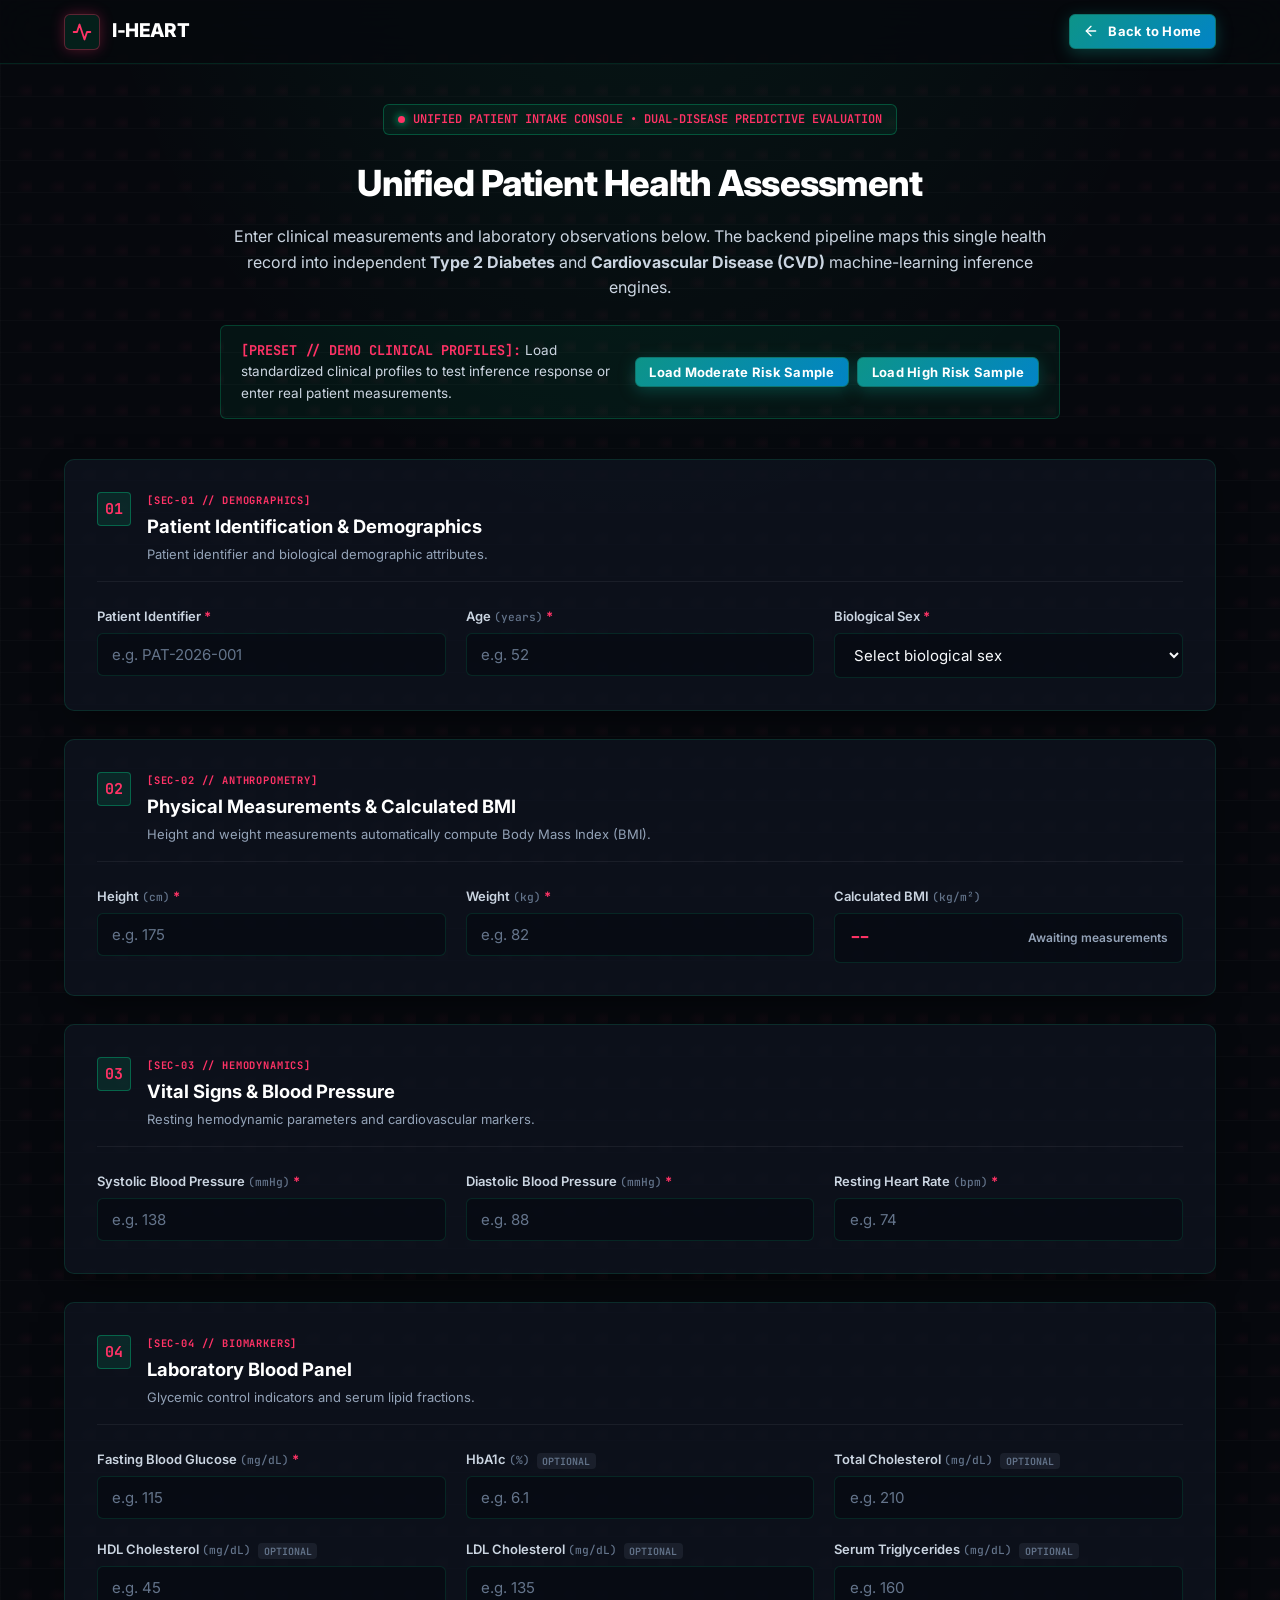
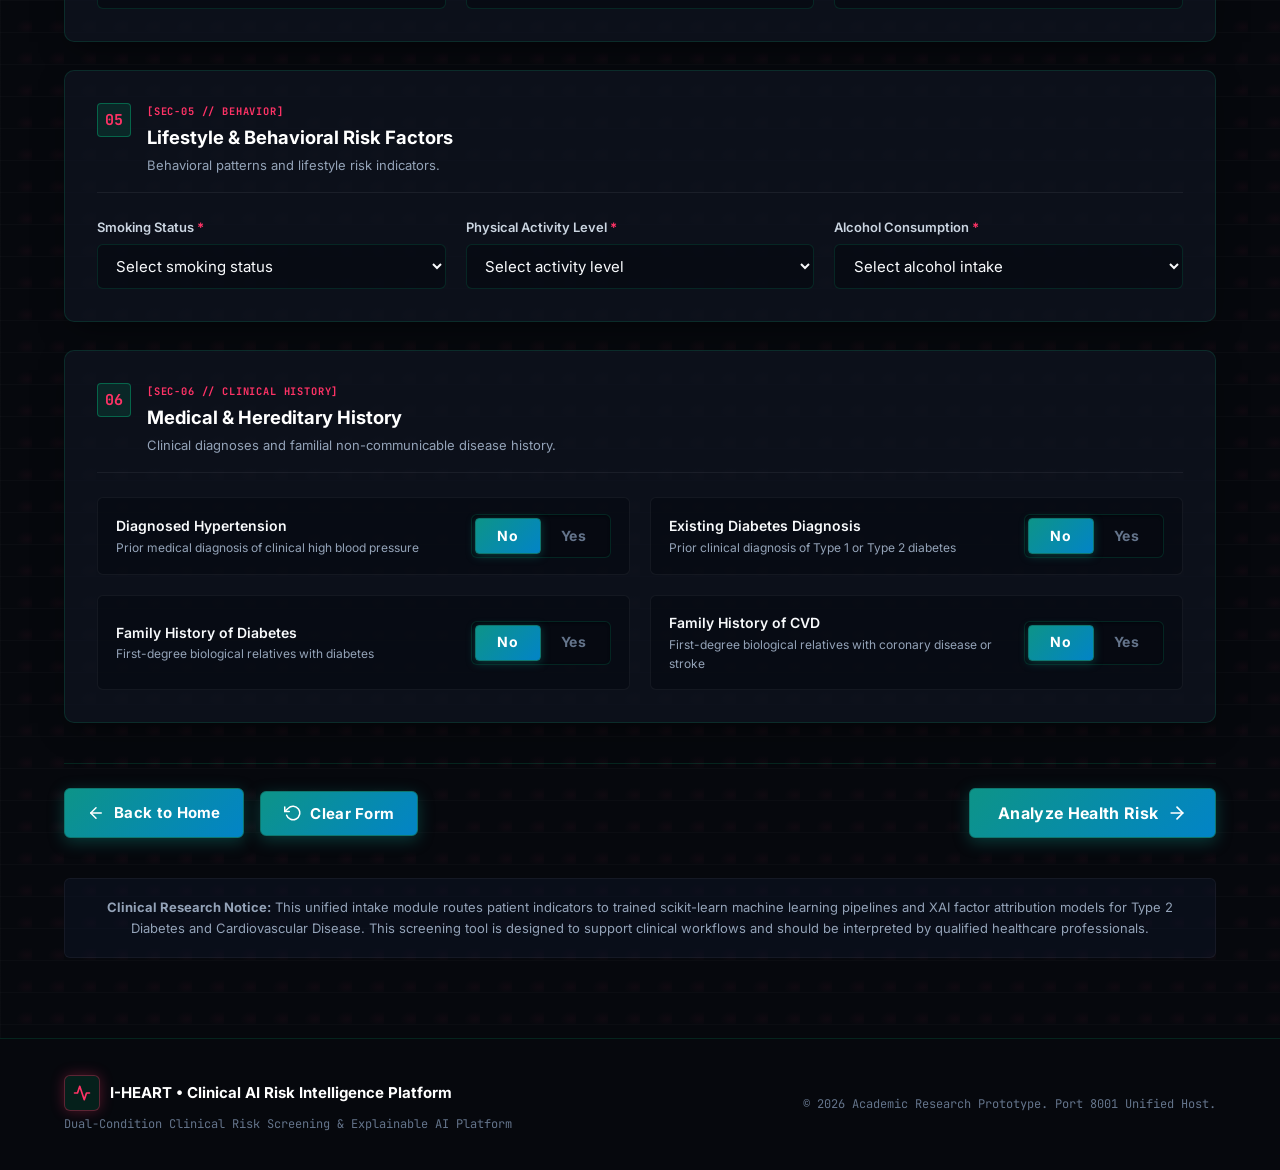
==== commit 80d413c1: "Polish I-HEART UI and improve navigation animations" ====
--- a/frontend/assessment.html
+++ b/frontend/assessment.html
@@ -5,7 +5,24 @@
   <meta name="viewport" content="width=device-width, initial-scale=1.0">
   <meta name="description" content="Unified Patient Health Intake Form - AI-Based Explainable Health Risk Prediction System for Diabetes and Cardiovascular Disease.">
   <title>Unified Patient Health Assessment | I-HEART Clinical AI</title>
-  <link rel="stylesheet" href="css/style.css">
+
+  <!-- Instant Theme Loader (Zero Flash of Wrong Theme) -->
+  <script>
+    (function() {
+      try {
+        var savedTheme = localStorage.getItem('iheart_theme');
+        if (savedTheme === 'light') {
+          document.documentElement.setAttribute('data-theme', 'light');
+        } else {
+          document.documentElement.setAttribute('data-theme', 'dark');
+        }
+      } catch (e) {
+        document.documentElement.setAttribute('data-theme', 'dark');
+      }
+    })();
+  </script>
+
+  <link rel="stylesheet" href="css/style.css?v=4">
   <link rel="preconnect" href="https://fonts.googleapis.com">
   <link rel="preconnect" href="https://fonts.gstatic.com" crossorigin>
   <link href="https://fonts.googleapis.com/css2?family=Inter:wght@400;500;600;700;800&family=JetBrains+Mono:wght@400;500;600;700&display=swap" rel="stylesheet">
@@ -15,14 +32,13 @@
   <!-- Navigation Bar -->
   <header class="header" id="assessment-header">
     <div class="nav-container">
-      <a href="index.html" class="nav-brand" id="brand-link" aria-label="I-HEART Clinical AI Home">
+      <a href="javascript:void(0)" class="nav-brand" id="brand-link" role="button" tabindex="0" aria-label="Switch to light mode" title="Switch to light mode" aria-pressed="false">
         <span class="brand-icon">
           <svg width="20" height="20" viewBox="0 0 24 24" fill="none" stroke="currentColor" stroke-width="2.2" stroke-linecap="round" stroke-linejoin="round" aria-hidden="true">
             <path d="M22 12h-4l-3 9L9 3l-3 9H2"/>
           </svg>
         </span>
         <span class="brand-text">I-HEART</span>
-        <span class="brand-badge">[CLINICAL AI]</span>
       </a>
 
       <div class="header-right-nav">
@@ -41,7 +57,7 @@
     <div class="content-container">
       
       <!-- Page Header -->
-      <div class="page-title-section">
+      <div class="page-title-section reveal-on-scroll">
         <div class="badge-pill">
           <span class="pulse-dot"></span>
           UNIFIED PATIENT INTAKE CONSOLE • DUAL-DISEASE PREDICTIVE EVALUATION
@@ -52,7 +68,7 @@
         </p>
 
         <!-- Quick Demo Autofill Bar -->
-        <div class="demo-autofill-banner">
+        <div class="demo-autofill-banner reveal-on-scroll reveal-delay-1">
           <div class="demo-text">
             <strong>[PRESET // DEMO CLINICAL PROFILES]:</strong> Load standardized clinical profiles to test inference response or enter real patient measurements.
           </div>
@@ -82,7 +98,7 @@
       <form id="unified-patient-form" novalidate>
 
         <!-- SECTION 1: Patient Information -->
-        <div class="form-section-card">
+        <div class="form-section-card reveal-on-scroll">
           <div class="section-card-header">
             <div class="section-num">01</div>
             <div>
@@ -128,7 +144,7 @@
         </div>
 
         <!-- SECTION 2: Physical Measurements -->
-        <div class="form-section-card">
+        <div class="form-section-card reveal-on-scroll">
           <div class="section-card-header">
             <div class="section-num">02</div>
             <div>
@@ -173,7 +189,7 @@
         </div>
 
         <!-- SECTION 3: Vital Signs -->
-        <div class="form-section-card">
+        <div class="form-section-card reveal-on-scroll">
           <div class="section-card-header">
             <div class="section-num">03</div>
             <div>
@@ -214,7 +230,7 @@
         </div>
 
         <!-- SECTION 4: Laboratory Information -->
-        <div class="form-section-card">
+        <div class="form-section-card reveal-on-scroll">
           <div class="section-card-header">
             <div class="section-num">04</div>
             <div>
@@ -282,7 +298,7 @@
         </div>
 
         <!-- SECTION 5: Lifestyle Information -->
-        <div class="form-section-card">
+        <div class="form-section-card reveal-on-scroll">
           <div class="section-card-header">
             <div class="section-num">05</div>
             <div>
@@ -338,7 +354,7 @@
         </div>
 
         <!-- SECTION 6: Medical History -->
-        <div class="form-section-card">
+        <div class="form-section-card reveal-on-scroll">
           <div class="section-card-header">
             <div class="section-num">06</div>
             <div>
@@ -424,7 +440,7 @@
         </div>
 
         <!-- Form Action Bar -->
-        <div class="form-action-bar">
+        <div class="form-action-bar reveal-on-scroll">
           <div class="action-left">
             <a href="index.html" class="btn btn-secondary" id="btn-back">
               <svg width="18" height="18" viewBox="0 0 24 24" fill="none" stroke="currentColor" stroke-width="2" stroke-linecap="round" stroke-linejoin="round">
@@ -457,7 +473,7 @@
       </form>
 
       <!-- Academic Disclaimer Note -->
-      <div class="disclaimer-note-box">
+      <div class="disclaimer-note-box reveal-on-scroll">
         <p>
           <strong>Clinical Research Notice:</strong> This unified intake module routes patient indicators to trained scikit-learn machine learning pipelines and XAI factor attribution models for Type 2 Diabetes and Cardiovascular Disease. This screening tool is designed to support clinical workflows and should be interpreted by qualified healthcare professionals.
         </p>
@@ -486,6 +502,16 @@
     </div>
   </footer>
 
+  <!-- Floating Back to Top Button -->
+  <button type="button" class="back-to-top-btn" id="btn-back-to-top" aria-label="Back to top" title="Back to top">
+    <svg width="20" height="20" viewBox="0 0 24 24" fill="none" stroke="currentColor" stroke-width="2.5" stroke-linecap="round" stroke-linejoin="round" aria-hidden="true">
+      <line x1="12" y1="19" x2="12" y2="5"></line>
+      <polyline points="5 12 12 5 19 12"></polyline>
+    </svg>
+  </button>
+
+  <script src="js/theme.js"></script>
+  <script src="js/interactions.js"></script>
   <script src="js/assessment.js"></script>
 </body>
 </html>
--- a/frontend/css/style.css
+++ b/frontend/css/style.css
@@ -144,6 +144,31 @@
   gap: 0.75rem;
   text-decoration: none;
   color: var(--text-main);
+  cursor: pointer;
+  background: none;
+  border: none;
+  padding: 0;
+  user-select: none;
+  -webkit-user-select: none;
+  transition: opacity var(--transition-fast);
+}
+
+.nav-brand:focus-visible {
+  outline: 2px solid var(--accent-cyan);
+  outline-offset: 4px;
+  border-radius: var(--radius-sm);
+}
+
+.nav-brand:hover {
+  opacity: 0.95;
+}
+
+.nav-brand:hover .brand-icon {
+  transform: scale(1.05);
+}
+
+.nav-brand:active .brand-icon {
+  transform: scale(0.96);
 }
 
 .brand-icon {
@@ -191,6 +216,7 @@
   align-items: center;
   gap: 1.5rem;
   list-style: none;
+  position: relative;
 }
 
 .nav-link {
@@ -210,14 +236,15 @@
   font-family: var(--font-mono);
   font-size: 0.6875rem;
   color: var(--text-dim);
+  transition: color var(--transition-fast);
 }
 
 .nav-link:hover {
-  color: #ff3366;
+  color: var(--accent-cyan, #0d9488);
 }
 
 .nav-link:hover .nav-idx {
-  color: #ff3366;
+  color: var(--accent-cyan, #0d9488);
 }
 
 .nav-link.active {
@@ -225,36 +252,54 @@
   font-weight: 600;
 }
 
-.nav-link.active::after {
-  content: '';
+.nav-link.active .nav-idx {
+  color: var(--accent-cyan, #0d9488);
+}
+
+/* Sliding active navigation indicator */
+.nav-indicator-slider {
   position: absolute;
   bottom: -4px;
   left: 0;
-  width: 100%;
   height: 2px;
-  background: var(--accent-gradient);
+  background: var(--accent-gradient, linear-gradient(135deg, #0d9488 0%, #2563eb 100%));
   border-radius: 2px;
-  box-shadow: 0 0 8px var(--accent-cyan);
+  box-shadow: 0 0 10px rgba(13, 148, 136, 0.6);
+  pointer-events: none;
+  z-index: 2;
+  opacity: 0;
+  transform: translateX(0);
+  width: 0;
+  transition: transform 300ms cubic-bezier(0.16, 1, 0.3, 1),
+              width 300ms cubic-bezier(0.16, 1, 0.3, 1),
+              opacity 200ms ease;
+  will-change: transform, width;
+}
+
+.nav-indicator-slider.is-visible {
+  opacity: 1;
 }
 
 .nav-btn-status {
   padding: 0.45rem 1rem;
-  background: rgba(0, 245, 155, 0.1);
-  border: 1px solid rgba(0, 245, 155, 0.3);
+  background: linear-gradient(135deg, #0d9488 0%, #0284c7 100%);
+  border: 1px solid #0f766e;
   border-radius: var(--radius-sm);
-  color: #ff3366;
+  color: #ffffff;
   font-family: var(--font-mono);
   font-size: 0.78125rem;
-  font-weight: 600;
+  font-weight: 700;
   letter-spacing: 0.02em;
+  box-shadow: 0 4px 18px rgba(13, 148, 136, 0.35);
   transition: all var(--transition-fast);
 }
 
 .nav-btn-status:hover {
-  background: rgba(0, 245, 155, 0.18);
-  border-color: rgba(0, 245, 155, 0.5);
+  background: linear-gradient(135deg, #0f766e 0%, #0369a1 100%);
+  border-color: #0f766e;
   color: #ffffff;
-  box-shadow: 0 0 15px rgba(0, 245, 155, 0.25);
+  box-shadow: 0 6px 24px rgba(13, 148, 136, 0.45);
+  transform: translateY(-2px);
 }
 
 /* Mobile Hamburger Button */
@@ -470,10 +515,12 @@
   border-radius: var(--radius-sm);
   text-decoration: none;
   cursor: pointer;
-  transition: all var(--transition-fast);
+  transition: transform 180ms ease, box-shadow 180ms ease, background 180ms ease, border-color 180ms ease, color 180ms ease;
   border: 1px solid transparent;
   outline: none;
   font-family: inherit;
+  user-select: none;
+  -webkit-user-select: none;
 }
 
 .btn-sm {
@@ -486,60 +533,65 @@
   font-size: 1rem;
 }
 
-.btn-primary {
-  background: linear-gradient(135deg, #00f59b 0%, #05c280 100%);
-  color: #021a10;
-  font-weight: 700;
-  box-shadow: 0 4px 18px rgba(0, 245, 155, 0.28);
-  border: 1px solid rgba(0, 245, 155, 0.5);
-}
-
-.btn-primary:hover {
-  transform: translateY(-2px);
-  box-shadow: 0 8px 26px rgba(0, 245, 155, 0.45);
-  color: #01130b;
-  background: linear-gradient(135deg, #10e898 0%, #00f59b 100%);
-}
-
-.btn-primary:active {
-  transform: translateY(0);
-}
-
-.btn-secondary {
-  background: rgba(15, 20, 31, 0.75);
-  color: var(--text-main);
-  border: 1px solid var(--bg-card-border);
-}
-
-.btn-secondary:hover {
-  background: rgba(22, 30, 45, 0.9);
-  border-color: rgba(0, 245, 155, 0.4);
-  transform: translateY(-2px);
+/* Unified Primary I-HEART Gradient Button Family */
+.btn-primary,
+.btn-secondary,
+.btn-outline {
+  background: linear-gradient(135deg, #0d9488 0%, #0284c7 100%);
   color: #ffffff;
-}
-
-.btn-secondary:active {
-  transform: translateY(0);
-}
-
-.btn-outline {
-  background: transparent;
-  color: var(--text-secondary);
-  border: 1px solid rgba(255, 255, 255, 0.1);
-}
-
+  font-weight: 700;
+  box-shadow: 0 4px 16px rgba(13, 148, 136, 0.35);
+  border: 1px solid #0f766e;
+  border-radius: var(--radius-sm);
+  letter-spacing: 0.02em;
+}
+
+.btn-primary:hover,
+.btn-secondary:hover,
 .btn-outline:hover {
-  background: rgba(239, 68, 68, 0.1);
-  border-color: rgba(239, 68, 68, 0.35);
-  color: #ef4444;
+  transform: translateY(-1px);
+  box-shadow: 0 6px 22px rgba(13, 148, 136, 0.45);
+  color: #ffffff;
+  background: linear-gradient(135deg, #0f766e 0%, #0369a1 100%);
+  border-color: #0f766e;
+}
+
+.btn-primary:active,
+.btn-secondary:active,
+.btn-outline:active {
+  transform: translateY(0) scale(0.99);
+  box-shadow: 0 2px 8px rgba(13, 148, 136, 0.3);
+}
+
+.btn-primary:focus-visible,
+.btn-secondary:focus-visible,
+.btn-outline:focus-visible {
+  outline: 2px solid #0d9488;
+  outline-offset: 3px;
+}
+
+.btn-primary svg,
+.btn-secondary svg,
+.btn-outline svg {
+  stroke: #ffffff !important;
+}
+
+.btn:disabled,
+.btn.disabled,
+.btn[aria-disabled="true"] {
+  opacity: 0.6;
+  cursor: not-allowed;
+  transform: none !important;
+  box-shadow: none !important;
+  pointer-events: none;
 }
 
 .spinner {
   width: 18px;
   height: 18px;
-  border: 2px solid rgba(0, 0, 0, 0.3);
+  border: 2px solid rgba(255, 255, 255, 0.35);
   border-radius: 50%;
-  border-top-color: #01130b;
+  border-top-color: #ffffff;
   animation: spin 0.8s linear infinite;
 }
 
@@ -690,6 +742,24 @@
   padding: 0.15rem 0.5rem;
   border-radius: var(--radius-xs);
   letter-spacing: 0.06em;
+  display: inline-flex;
+  align-items: center;
+  gap: 0.35rem;
+}
+
+.console-badge-live::before {
+  content: '';
+  display: inline-block;
+  width: 6px;
+  height: 6px;
+  border-radius: 50%;
+  background: #00f59b;
+  animation: liveBadgePulse 1.8s ease-in-out infinite;
+}
+
+@keyframes liveBadgePulse {
+  0%, 100% { opacity: 1; transform: scale(1); box-shadow: 0 0 0 0 rgba(0, 245, 155, 0.6); }
+  50% { opacity: 0.4; transform: scale(0.85); box-shadow: 0 0 0 4px rgba(0, 245, 155, 0); }
 }
 
 /* Console Sub Bar / Telemetry */
@@ -749,20 +819,25 @@
 .wf-rate {
   color: #ff3366;
   font-weight: 700;
+  display: inline-flex;
+  align-items: center;
+  gap: 0.25rem;
 }
 
 .wf-heart-pulse {
   color: #ef4444;
-  animation: heartPulse 1.2s infinite;
+  animation: heartPulse 1.2s cubic-bezier(0.215, 0.61, 0.355, 1) infinite;
   display: inline-block;
+  transform-origin: center;
 }
 
 @keyframes heartPulse {
   0% { transform: scale(1); }
-  15% { transform: scale(1.3); }
-  30% { transform: scale(1); }
-  45% { transform: scale(1.2); }
+  12% { transform: scale(1.22); }
+  24% { transform: scale(1); }
+  36% { transform: scale(1.15); }
   60% { transform: scale(1); }
+  100% { transform: scale(1); }
 }
 
 .waveform-screen {
@@ -772,6 +847,7 @@
   border: 1px solid rgba(0, 245, 155, 0.15);
   border-radius: var(--radius-xs);
   overflow: hidden;
+  transition: border-color 0.2s ease, box-shadow 0.2s ease;
 }
 
 .waveform-grid-lines {
@@ -841,6 +917,12 @@
   border-radius: var(--radius-sm);
   padding: 0.75rem;
   position: relative;
+  transition: transform 0.22s ease, box-shadow 0.22s ease, border-color 0.22s ease;
+  cursor: default;
+}
+
+.console-meter-card:hover {
+  transform: translateY(-2px);
 }
 
 .console-meter-card.diab-domain {
@@ -957,6 +1039,12 @@
   border: 1px solid rgba(255, 255, 255, 0.05);
   border-radius: var(--radius-xs);
   padding: 0.45rem 0.55rem;
+  transition: transform 0.2s ease, box-shadow 0.2s ease, border-color 0.2s ease;
+  cursor: default;
+}
+
+.bio-chip:hover {
+  transform: translateY(-1.5px);
 }
 
 .bio-name {
@@ -1818,19 +1906,62 @@
   color: var(--text-muted);
 }
 
+/* Medical History Single Sliding Toggle */
 .toggle-switch-group {
+  position: relative;
   display: inline-flex;
-  background: rgba(6, 8, 13, 0.9);
+  align-items: center;
+  background: rgba(6, 10, 18, 0.85);
   border: 1px solid var(--bg-card-border);
-  border-radius: var(--radius-xs);
-  padding: 2px;
-  gap: 2px;
+  border-radius: var(--radius-sm);
+  padding: 3px;
+  gap: 0;
+  box-shadow: inset 0 1px 3px rgba(0, 0, 0, 0.4);
   flex-shrink: 0;
+  user-select: none;
+  isolation: isolate;
+  min-width: 140px;
+  cursor: pointer;
+  transition: border-color var(--transition-fast), box-shadow var(--transition-fast);
+}
+
+.toggle-switch-group:hover {
+  border-color: rgba(0, 245, 155, 0.3);
+}
+
+/* Sliding active indicator pill */
+.toggle-switch-group::before {
+  content: '';
+  position: absolute;
+  top: 3px;
+  left: 3px;
+  bottom: 3px;
+  width: calc(50% - 3px);
+  background: linear-gradient(135deg, #0d9488 0%, #0284c7 100%);
+  border: 1px solid #0f766e;
+  border-radius: calc(var(--radius-sm) - 2px);
+  box-shadow: 0 2px 10px rgba(13, 148, 136, 0.35);
+  transition: transform 220ms cubic-bezier(0.4, 0, 0.2, 1);
+  z-index: 1;
+  pointer-events: none;
+  transform: translateX(0);
+}
+
+/* Slide to YES when last child (Yes) is checked */
+.toggle-switch-group:has(.toggle-option:last-child input:checked)::before,
+.toggle-switch-group:has(input[value="true"]:checked)::before {
+  transform: translateX(100%);
 }
 
 .toggle-option {
   position: relative;
+  flex: 1;
+  display: inline-flex;
+  align-items: center;
+  justify-content: center;
   cursor: pointer;
+  z-index: 2;
+  margin: 0;
 }
 
 .toggle-option input {
@@ -1842,29 +1973,54 @@
 }
 
 .toggle-option input:focus-visible + .toggle-btn-label {
-  outline: 2px solid var(--accent-cyan);
+  outline: 2px solid #0d9488;
   outline-offset: 2px;
+  border-radius: calc(var(--radius-sm) - 2px);
 }
 
 .toggle-btn-label {
-  display: inline-block;
-  padding: 0.35rem 0.85rem;
-  font-family: var(--font-mono);
-  font-size: 0.75rem;
-  font-weight: 700;
-  border-radius: var(--radius-xs);
-  color: var(--text-muted);
-  transition: all var(--transition-fast);
+  display: inline-flex;
+  align-items: center;
+  justify-content: center;
+  width: 100%;
+  min-height: 36px;
+  padding: 0.4rem 0.95rem;
+  font-family: inherit;
+  font-size: 0.875rem;
+  font-weight: 700;
+  letter-spacing: 0.02em;
+  color: var(--text-dim);
+  background: transparent;
+  border: none;
+  border-radius: calc(var(--radius-sm) - 2px);
+  transition: color 220ms ease-in-out;
+  text-align: center;
+  cursor: pointer;
 }
 
 .toggle-option:hover .toggle-btn-label {
-  color: var(--text-main);
-}
-
-.toggle-option input:checked + .toggle-btn-label {
-  background: linear-gradient(135deg, #00f59b 0%, #05c280 100%);
-  color: #021a10;
-  box-shadow: 0 0 10px rgba(0, 245, 155, 0.35);
+  color: #ffffff;
+}
+
+/* Text color updates with slider position */
+.toggle-switch-group:has(.toggle-option:first-child input:checked) .toggle-option:first-child .toggle-btn-label,
+.toggle-switch-group:has(input[value="false"]:checked) .toggle-option:first-child .toggle-btn-label {
+  color: #ffffff !important;
+}
+
+.toggle-switch-group:has(.toggle-option:last-child input:checked) .toggle-option:last-child .toggle-btn-label,
+.toggle-switch-group:has(input[value="true"]:checked) .toggle-option:last-child .toggle-btn-label {
+  color: #ffffff !important;
+}
+
+.toggle-switch-group:has(.toggle-option:last-child input:checked) .toggle-option:first-child .toggle-btn-label,
+.toggle-switch-group:has(input[value="true"]:checked) .toggle-option:first-child .toggle-btn-label {
+  color: var(--text-dim) !important;
+}
+
+.toggle-switch-group:has(.toggle-option:first-child input:checked) .toggle-option:last-child .toggle-btn-label,
+.toggle-switch-group:has(input[value="false"]:checked) .toggle-option:last-child .toggle-btn-label {
+  color: var(--text-dim) !important;
 }
 
 /* Action Bars */
@@ -2303,36 +2459,430 @@
   margin-top: auto;
 }
 
-/* XAI Callout Card */
-.xai-callout-card {
-  background: rgba(13, 21, 39, 0.7);
-  border: 1px solid rgba(0, 245, 155, 0.2);
+/* Quick Jump Anchor from Disease Card to Detailed XAI Section — Unified I-HEART Button Family */
+.btn-xai-jump {
+  display: inline-flex;
+  align-items: center;
+  gap: 0.45rem;
+  font-family: var(--font-mono);
+  font-size: 0.78rem;
+  font-weight: 700;
+  color: #ffffff !important;
+  text-decoration: none;
+  margin-top: 0.85rem;
+  padding: 0.4rem 0.85rem;
+  background: linear-gradient(135deg, #0d9488 0%, #0284c7 100%) !important;
+  border: 1px solid #0f766e !important;
+  border-radius: var(--radius-sm) !important;
+  box-shadow: 0 4px 18px rgba(13, 148, 136, 0.35) !important;
+  transition: all var(--transition-fast);
+  width: fit-content;
+  letter-spacing: 0.02em;
+}
+
+.btn-xai-jump:hover {
+  background: linear-gradient(135deg, #0f766e 0%, #0369a1 100%) !important;
+  box-shadow: 0 6px 24px rgba(13, 148, 136, 0.45) !important;
+  border-color: #0f766e !important;
+  transform: translateY(-2px);
+  color: #ffffff !important;
+}
+
+.btn-xai-jump:active {
+  transform: translateY(0);
+  box-shadow: 0 2px 10px rgba(13, 148, 136, 0.3) !important;
+}
+
+.btn-xai-jump:focus-visible {
+  outline: 2px solid #0d9488;
+  outline-offset: 3px;
+}
+
+.btn-xai-jump svg {
+  stroke: #ffffff !important;
+}
+
+/* ==========================================================================
+   Explainable AI (XAI) Deep-Dive Section & Factor Attribution Cards
+   ========================================================================== */
+.xai-explanation-section {
+  background: var(--bg-card);
+  border: 1px solid var(--bg-card-border);
+  border-radius: var(--radius-md);
+  padding: 2.25rem;
+  margin-bottom: 2.5rem;
+  box-shadow: var(--shadow-card);
+  position: relative;
+}
+
+.xai-section-header {
+  margin-bottom: 2rem;
+}
+
+.xai-badge {
+  display: inline-flex;
+  align-items: center;
+  gap: 0.5rem;
+  background: rgba(0, 245, 155, 0.1);
+  border: 1px solid rgba(0, 245, 155, 0.3);
+  color: var(--accent-cyan);
+  margin-bottom: 0.75rem;
+}
+
+.xai-section-title {
+  font-size: 1.85rem;
+  font-weight: 800;
+  color: #ffffff;
+  letter-spacing: -0.02em;
+  margin-bottom: 0.5rem;
+}
+
+.xai-section-description {
+  font-size: 0.95rem;
+  color: var(--text-secondary);
+  max-width: 820px;
+  line-height: 1.6;
+}
+
+/* Fallback Notice Alert */
+.xai-fallback-alert {
+  background: rgba(245, 158, 11, 0.1);
+  border: 1px solid rgba(245, 158, 11, 0.35);
+  border-left: 4px solid var(--status-mod);
+  border-radius: var(--radius-sm);
+  padding: 1.25rem 1.5rem;
+  display: flex;
+  align-items: center;
+  gap: 1rem;
+  color: #fde68a;
+  margin-bottom: 1.75rem;
+}
+
+.fallback-icon {
+  color: var(--status-mod);
+  flex-shrink: 0;
+}
+
+.fallback-text {
+  font-size: 0.875rem;
+  line-height: 1.55;
+  color: var(--text-secondary);
+}
+
+.fallback-text strong {
+  color: #ffffff;
+}
+
+/* 2-Column Disease Panels Grid */
+.xai-panels-grid {
+  display: grid;
+  grid-template-columns: 1fr 1fr;
+  gap: 2rem;
+  margin-bottom: 2rem;
+}
+
+.xai-disease-panel {
+  background: rgba(6, 10, 18, 0.55);
+  border: 1px solid rgba(255, 255, 255, 0.06);
+  border-radius: var(--radius-sm);
+  padding: 1.75rem;
+  display: flex;
+  flex-direction: column;
+}
+
+.xai-panel-diabetes {
+  border-top: 3px solid var(--accent-cyan);
+}
+
+.xai-panel-cvd {
+  border-top: 3px solid var(--accent-blue);
+}
+
+.xai-panel-header {
+  margin-bottom: 1.5rem;
+  padding-bottom: 1rem;
+  border-bottom: 1px solid rgba(255, 255, 255, 0.05);
+}
+
+.xai-panel-title {
+  font-size: 1.25rem;
+  font-weight: 700;
+  color: #ffffff;
+  margin: 0.25rem 0 0.35rem;
+}
+
+.xai-panel-subtitle {
+  font-size: 0.8125rem;
+  color: var(--text-dim);
+  line-height: 1.45;
+}
+
+/* Factor Priority Groupings */
+.xai-factor-group {
+  margin-bottom: 1.5rem;
+}
+
+.factor-group-heading {
+  font-family: var(--font-mono);
+  font-size: 0.72rem;
+  font-weight: 700;
+  text-transform: uppercase;
+  letter-spacing: 0.06em;
+  color: var(--text-dim);
+  margin-bottom: 0.85rem;
+  display: flex;
+  align-items: center;
+  gap: 0.5rem;
+}
+
+.priority-indicator {
+  width: 7px;
+  height: 7px;
+  border-radius: 50%;
+  display: inline-block;
+}
+
+.priority-indicator.high-priority {
+  background: #ff3366;
+  box-shadow: 0 0 8px rgba(255, 51, 102, 0.6);
+}
+
+.priority-indicator.mod-priority {
+  background: #38bdf8;
+  box-shadow: 0 0 8px rgba(56, 189, 248, 0.6);
+}
+
+.factor-cards-list {
+  display: flex;
+  flex-direction: column;
+  gap: 1rem;
+}
+
+/* Rich Factor Card */
+.xai-factor-card {
+  background: rgba(13, 21, 39, 0.75);
+  border: 1px solid rgba(255, 255, 255, 0.07);
   border-left: 4px solid var(--accent-cyan);
-  border-radius: var(--radius-md);
-  padding: 1.5rem 1.75rem;
-  display: flex;
+  border-radius: var(--radius-xs);
+  padding: 1.25rem 1.35rem;
+  transition: transform var(--transition-fast), border-color var(--transition-fast), background var(--transition-fast);
+}
+
+.xai-factor-card:hover {
+  transform: translateY(-2px);
+  border-color: rgba(255, 255, 255, 0.12);
+}
+
+.xai-factor-card.status-elevated {
+  border-left-color: #ff3366;
+  background: rgba(26, 17, 28, 0.65);
+}
+
+.xai-factor-card.status-normal {
+  border-left-color: #00f59b;
+  background: rgba(10, 26, 20, 0.65);
+}
+
+.xai-factor-card.status-relevant {
+  border-left-color: #38bdf8;
+  background: rgba(13, 23, 38, 0.65);
+}
+
+.factor-card-top {
+  display: flex;
+  justify-content: space-between;
   align-items: flex-start;
-  gap: 1.25rem;
-  margin-bottom: 2rem;
-}
-
-.xai-callout-icon {
-  color: #ff3366;
+  gap: 1rem;
+  margin-bottom: 0.75rem;
+}
+
+.factor-meta-left {
+  display: flex;
+  flex-direction: column;
+  gap: 0.25rem;
+}
+
+.factor-name {
+  font-size: 0.95rem;
+  font-weight: 700;
+  color: #ffffff;
+  line-height: 1.3;
+}
+
+.factor-value-row {
+  display: flex;
+  align-items: baseline;
+  gap: 0.35rem;
+}
+
+.factor-val-num {
+  font-family: var(--font-mono);
+  font-size: 1.45rem;
+  font-weight: 800;
+  color: #ffffff;
+  line-height: 1.1;
+}
+
+.factor-val-unit {
+  font-family: var(--font-mono);
+  font-size: 0.8rem;
+  color: var(--text-dim);
+  font-weight: 500;
+}
+
+.factor-badges-right {
+  display: flex;
+  flex-direction: column;
+  align-items: flex-end;
+  gap: 0.4rem;
   flex-shrink: 0;
-  margin-top: 2px;
-}
-
-.xai-callout-body h4 {
-  font-size: 1.05rem;
+}
+
+.status-badge {
+  font-family: var(--font-mono);
+  font-size: 0.68rem;
+  font-weight: 700;
+  text-transform: uppercase;
+  padding: 0.2rem 0.55rem;
+  border-radius: var(--radius-xs);
+  letter-spacing: 0.04em;
+  white-space: nowrap;
+}
+
+.status-badge.badge-elevated {
+  background: rgba(255, 51, 102, 0.18);
+  border: 1px solid rgba(255, 51, 102, 0.45);
+  color: #ff4d79;
+}
+
+.status-badge.badge-normal {
+  background: rgba(0, 245, 155, 0.15);
+  border: 1px solid rgba(0, 245, 155, 0.4);
+  color: var(--status-low);
+}
+
+.status-badge.badge-relevant {
+  background: rgba(56, 189, 248, 0.15);
+  border: 1px solid rgba(56, 189, 248, 0.4);
+  color: #38bdf8;
+}
+
+.contribution-badge {
+  font-family: var(--font-mono);
+  font-size: 0.65rem;
+  font-weight: 600;
+  padding: 0.15rem 0.5rem;
+  border-radius: var(--radius-xs);
+  letter-spacing: 0.02em;
+  white-space: nowrap;
+}
+
+.contribution-badge.badge-higher {
+  background: rgba(255, 184, 0, 0.15);
+  border: 1px solid rgba(255, 184, 0, 0.35);
+  color: #ffc233;
+}
+
+.contribution-badge.badge-lower {
+  background: rgba(0, 245, 155, 0.12);
+  border: 1px solid rgba(0, 245, 155, 0.3);
+  color: #00f59b;
+}
+
+.contribution-badge.badge-relevant {
+  background: rgba(148, 163, 184, 0.15);
+  border: 1px solid rgba(148, 163, 184, 0.3);
+  color: #cbd5e1;
+}
+
+.factor-reference-row {
+  display: flex;
+  align-items: center;
+  gap: 0.5rem;
+  font-size: 0.775rem;
+  margin-bottom: 0.75rem;
+  padding-bottom: 0.65rem;
+  border-bottom: 1px solid rgba(255, 255, 255, 0.05);
+}
+
+.ref-label {
+  color: var(--text-dim);
+  font-weight: 500;
+}
+
+.ref-value {
+  font-family: var(--font-mono);
+  color: var(--text-secondary);
+  font-weight: 600;
+}
+
+.factor-narrative-block {
+  font-size: 0.825rem;
+  line-height: 1.55;
+}
+
+.narrative-heading {
   font-weight: 700;
   color: #ffffff;
-  margin-bottom: 0.4rem;
-}
-
-.xai-callout-body p {
-  font-size: 0.875rem;
+  display: block;
+  margin-bottom: 0.25rem;
+  font-size: 0.78rem;
+  font-family: var(--font-mono);
+  text-transform: uppercase;
+  letter-spacing: 0.03em;
+}
+
+.narrative-text {
+  margin: 0;
+  color: #cbd5e1;
+}
+
+/* Dynamic Clinical Synthesis Card ("What this means") */
+.xai-synthesis-card {
+  background: rgba(13, 21, 39, 0.85);
+  border: 1px solid rgba(0, 245, 155, 0.25);
+  border-left: 4px solid var(--accent-cyan);
+  border-radius: var(--radius-sm);
+  padding: 1.75rem;
+  margin-bottom: 1.5rem;
+  box-shadow: 0 4px 20px rgba(0, 0, 0, 0.35);
+}
+
+.synthesis-badge {
+  display: inline-flex;
+  align-items: center;
+  gap: 0.45rem;
+  font-family: var(--font-mono);
+  font-size: 0.7rem;
+  font-weight: 700;
+  color: var(--accent-cyan);
+  letter-spacing: 0.06em;
+  margin-bottom: 0.5rem;
+}
+
+.synthesis-title {
+  font-size: 1.25rem;
+  font-weight: 700;
+  color: #ffffff;
+  margin-bottom: 0.5rem;
+}
+
+.synthesis-narrative {
+  font-size: 0.925rem;
+  line-height: 1.65;
   color: var(--text-secondary);
-  line-height: 1.6;
+}
+
+/* Medical AI Attribution Disclaimer Notice */
+.xai-disclaimer-notice {
+  padding: 0.85rem 1.25rem;
+  background: rgba(6, 10, 18, 0.4);
+  border-radius: var(--radius-xs);
+  border: 1px dashed rgba(255, 255, 255, 0.1);
+  font-size: 0.775rem;
+  color: var(--text-dim);
+  line-height: 1.5;
+  text-align: center;
 }
 
 .results-action-bar {
@@ -2622,11 +3172,38 @@
     padding: 1.15rem;
   }
 
-  .xai-callout-card {
+  .xai-explanation-section {
+    padding: 1.5rem 1.15rem;
+    margin-bottom: 2rem;
+  }
+
+  .xai-section-title {
+    font-size: 1.55rem;
+  }
+
+  .xai-panels-grid {
+    grid-template-columns: 1fr;
+    gap: 1.5rem;
+  }
+
+  .xai-disease-panel {
+    padding: 1.35rem 1rem;
+  }
+
+  .factor-card-top {
     flex-direction: column;
-    gap: 0.85rem;
-    padding: 1.25rem;
-    border-radius: var(--radius-sm);
+    align-items: flex-start;
+    gap: 0.65rem;
+  }
+
+  .factor-badges-right {
+    flex-direction: row;
+    flex-wrap: wrap;
+    align-items: flex-start;
+  }
+
+  .xai-synthesis-card {
+    padding: 1.35rem 1.15rem;
   }
 
   .results-action-bar {
@@ -2849,6 +3426,42 @@
   }
 
   .section-title { font-size: 1.5rem; }
+
+  .xai-explanation-section {
+    padding: 1.25rem 0.85rem;
+  }
+
+  .xai-section-title {
+    font-size: 1.35rem;
+  }
+
+  .xai-section-description {
+    font-size: 0.875rem;
+  }
+
+  .xai-disease-panel {
+    padding: 1.15rem 0.75rem;
+  }
+
+  .factor-val-num {
+    font-size: 1.3rem;
+  }
+
+  .xai-factor-card {
+    padding: 1rem 0.85rem;
+  }
+
+  .xai-synthesis-card {
+    padding: 1.15rem 0.9rem;
+  }
+
+  .synthesis-title {
+    font-size: 1.1rem;
+  }
+
+  .synthesis-narrative {
+    font-size: 0.85rem;
+  }
 }
 
 /* Compact Phones (<=360px, e.g. 320x568) */
@@ -2866,40 +3479,48 @@
   .disease-risk-card { padding: 1rem 0.75rem; }
   .scale-item { font-size: 0.58rem; }
   .metric-val { font-size: 0.8rem; }
+
+  .xai-explanation-section {
+    padding: 0.95rem 0.65rem;
+  }
+
+  .xai-section-title {
+    font-size: 1.2rem;
+  }
+
+  .factor-val-num {
+    font-size: 1.15rem;
+  }
+
+  .xai-factor-card {
+    padding: 0.85rem 0.65rem;
+  }
 }
 
 /* ==========================================================================
-   Page Transition Micro-Interactions (Landing -> Assessment)
+   Page Transition Micro-Interactions (Home <-> Assessment <-> Results)
    ========================================================================== */
-main {
-  transition: opacity 0.35s cubic-bezier(0.4, 0, 0.2, 1), 
-              transform 0.35s cubic-bezier(0.4, 0, 0.2, 1);
+main,
+.page-main-container {
+  transition: opacity 280ms cubic-bezier(0.16, 1, 0.3, 1), 
+              transform 280ms cubic-bezier(0.16, 1, 0.3, 1);
   will-change: opacity, transform;
 }
 
-/* Outgoing state on landing page when navigating to assessment */
+/* Outgoing state when navigating to another page */
 body.page-transition-exiting {
   pointer-events: none;
 }
 
-body.page-transition-exiting main {
+body.page-transition-exiting main,
+body.page-transition-exiting .page-main-container {
   opacity: 0;
-  transform: translateY(-10px);
-}
-
-/* Immediate pressed/feedback state for navigation CTA trigger */
-.btn-navigating {
-  transform: scale(0.97) !important;
-  box-shadow: 0 0 20px var(--accent-cyan) !important;
-  pointer-events: none;
-  opacity: 0.92;
-  filter: brightness(1.15);
-  transition: transform 0.15s ease, box-shadow 0.15s ease;
-}
-
-/* Entrance animation for assessment page */
+  transform: translateY(-8px);
+}
+
+/* Entrance animation for pages on load */
 .page-main-container {
-  animation: pageEntrance 0.42s cubic-bezier(0.16, 1, 0.3, 1) both;
+  animation: pageEntrance 320ms cubic-bezier(0.16, 1, 0.3, 1) both;
   will-change: opacity, transform;
 }
 
@@ -2914,16 +3535,1901 @@
   }
 }
 
+/* Immediate pressed/feedback state for navigation CTA trigger */
+.btn-navigating {
+  transform: scale(0.98) !important;
+  box-shadow: 0 0 16px rgba(13, 148, 136, 0.45) !important;
+  pointer-events: none;
+  opacity: 0.92;
+  filter: brightness(1.1);
+  transition: transform 0.15s ease, box-shadow 0.15s ease;
+}
+
+/* ==========================================================================
+   Scroll Reveal System (Native IntersectionObserver)
+   ========================================================================== */
+.reveal-on-scroll {
+  opacity: 0;
+  transform: translateY(24px);
+  transition: opacity 550ms cubic-bezier(0.16, 1, 0.3, 1),
+              transform 550ms cubic-bezier(0.16, 1, 0.3, 1);
+  will-change: opacity, transform;
+}
+
+.reveal-on-scroll.is-revealed {
+  opacity: 1;
+  transform: translateY(0);
+}
+
+/* Stagger Delays for Grouped Cards & Elements */
+.reveal-delay-1, .reveal-stagger > *:nth-child(1) { transition-delay: 0ms; }
+.reveal-delay-2, .reveal-stagger > *:nth-child(2) { transition-delay: 60ms; }
+.reveal-delay-3, .reveal-stagger > *:nth-child(3) { transition-delay: 120ms; }
+.reveal-delay-4, .reveal-stagger > *:nth-child(4) { transition-delay: 180ms; }
+.reveal-delay-5, .reveal-stagger > *:nth-child(5) { transition-delay: 240ms; }
+.reveal-delay-6, .reveal-stagger > *:nth-child(6) { transition-delay: 300ms; }
+
 /* Reduced Motion Accessibility Override */
 @media (prefers-reduced-motion: reduce) {
   main,
+  .page-main-container,
   body.page-transition-exiting main,
-  .page-main-container,
-  .btn-navigating {
+  body.page-transition-exiting .page-main-container,
+  .btn-navigating,
+  .reveal-on-scroll,
+  .back-to-top-btn,
+  .nav-indicator-slider {
     animation: none !important;
     transition: none !important;
     transform: none !important;
+  }
+  .reveal-on-scroll {
     opacity: 1 !important;
   }
-}
-
+  .back-to-top-btn:hover,
+  .back-to-top-btn:hover svg,
+  .back-to-top-btn:active {
+    transform: none !important;
+  }
+}
+
+/* ==========================================================================
+   Floating Back to Top Button
+   ========================================================================== */
+.back-to-top-btn {
+  position: fixed;
+  bottom: 2rem;
+  right: 2rem;
+  width: 46px;
+  height: 46px;
+  border-radius: 50%;
+  background: var(--accent-gradient, linear-gradient(135deg, #0d9488 0%, #2563eb 100%));
+  color: #ffffff;
+  border: 1px solid rgba(255, 255, 255, 0.22);
+  box-shadow: 0 4px 16px rgba(13, 148, 136, 0.38), 0 2px 6px rgba(0, 0, 0, 0.16);
+  cursor: pointer;
+  display: flex;
+  align-items: center;
+  justify-content: center;
+  z-index: 995;
+  opacity: 0;
+  visibility: hidden;
+  transform: translateY(16px);
+  transition: opacity 280ms cubic-bezier(0.16, 1, 0.3, 1),
+              transform 280ms cubic-bezier(0.16, 1, 0.3, 1),
+              box-shadow 200ms ease,
+              filter 200ms ease,
+              visibility 280ms ease;
+  pointer-events: none;
+  outline: none;
+  padding: 0;
+}
+
+.back-to-top-btn.is-visible {
+  opacity: 1;
+  visibility: visible;
+  transform: translateY(0);
+  pointer-events: auto;
+}
+
+.back-to-top-btn svg {
+  width: 20px;
+  height: 20px;
+  stroke: #ffffff;
+  stroke-width: 2.5;
+  fill: none;
+  transition: transform 200ms ease;
+}
+
+.back-to-top-btn:hover {
+  transform: translateY(-3px) scale(1.06);
+  box-shadow: 0 8px 24px rgba(13, 148, 136, 0.5), 0 3px 10px rgba(0, 0, 0, 0.24);
+  filter: brightness(1.08);
+}
+
+.back-to-top-btn:hover svg {
+  transform: translateY(-2px);
+}
+
+.back-to-top-btn:active {
+  transform: translateY(0) scale(0.96);
+  box-shadow: 0 2px 8px rgba(13, 148, 136, 0.4);
+}
+
+.back-to-top-btn:focus-visible {
+  outline: 2px solid var(--accent-color, #0d9488);
+  outline-offset: 3px;
+  box-shadow: 0 0 0 4px rgba(13, 148, 136, 0.35);
+}
+
+@media (max-width: 768px) {
+  .back-to-top-btn {
+    bottom: 1.25rem;
+    right: 1.25rem;
+    width: 44px;
+    height: 44px;
+  }
+}
+
+/* ==========================================================================
+   Secondary Header Navigation (.header-right-nav)
+   ========================================================================== */
+.header-right-nav {
+  display: flex;
+  align-items: center;
+  gap: 0.75rem;
+}
+
+/* Smooth Theme Transitions */
+body,
+.header,
+.mobile-nav,
+.nav-brand,
+.brand-text,
+.nav-link,
+.btn,
+.overview-card,
+.feature-card,
+.form-section-card,
+.form-input,
+.form-select,
+.results-patient-card,
+.disease-risk-card,
+.risk-meter-container,
+.contributing-factors-section,
+.xai-explanation-section,
+.xai-disease-panel,
+.xai-factor-card,
+.xai-synthesis-card,
+.footer {
+  transition: background-color 0.22s ease, 
+              background 0.22s ease, 
+              color 0.22s ease, 
+              border-color 0.22s ease, 
+              box-shadow 0.22s ease;
+}
+
+@media (prefers-reduced-motion: reduce) {
+  body,
+  .header,
+  .mobile-nav,
+  .nav-brand,
+  .brand-text,
+  .nav-link,
+  .btn,
+  .overview-card,
+  .feature-card,
+  .form-section-card,
+  .form-input,
+  .form-select,
+  .results-patient-card,
+  .disease-risk-card,
+  .risk-meter-container,
+  .contributing-factors-section,
+  .xai-explanation-section,
+  .xai-disease-panel,
+  .xai-factor-card,
+  .xai-synthesis-card,
+  .footer {
+    transition: none !important;
+  }
+
+  .wf-heart-pulse,
+  .waveform-scanline,
+  .console-badge-live::before,
+  .ecg-path-lead,
+  .ecg-path-glow {
+    animation: none !important;
+  }
+}
+
+/* ==========================================================================
+   Clinical Light Mode Theme Specification ([data-theme="light"])
+   ========================================================================== */
+[data-theme="light"] {
+  /* Medical Technology Light Mode Palette */
+  --bg-deep: #f8fafc;
+  --bg-primary: #ffffff;
+  --bg-secondary: #f1f5f9;
+  --bg-surface: #ffffff;
+  --bg-card: #ffffff;
+  --bg-card-hover: #f8fafc;
+  --bg-card-border: rgba(15, 23, 42, 0.09);
+  --bg-card-border-hover: rgba(13, 148, 136, 0.35);
+  --bg-card-border-active: rgba(13, 148, 136, 0.65);
+
+  /* Primary Clinical Accents (Deep Teal & Clinical Sky Blue) */
+  --accent-cyan: #0d9488;
+  --accent-blue: #0284c7;
+  --accent-sky: #0369a1;
+  --accent-teal: #0f766e;
+  --accent-gradient: linear-gradient(135deg, #0d9488 0%, #0284c7 100%);
+  --accent-glow: rgba(13, 148, 136, 0.14);
+
+  /* Clinical Status Tiers */
+  --status-low: #059669;
+  --status-mod: #d97706;
+  --status-high: #e11d48;
+  --status-info: #0284c7;
+
+  /* Typography Colors */
+  --text-main: #0f172a;
+  --text-secondary: #334155;
+  --text-muted: #475569;
+  --text-dim: #64748b;
+
+  /* Polished Subtle Shadows */
+  --shadow-card: 0 4px 20px -2px rgba(15, 23, 42, 0.06), 0 2px 6px -1px rgba(15, 23, 42, 0.04);
+  --shadow-hover: 0 12px 28px -4px rgba(15, 23, 42, 0.1), 0 4px 12px -2px rgba(13, 148, 136, 0.08);
+}
+
+/* Light Mode Global Elements */
+[data-theme="light"] body {
+  background-color: #f8fafc;
+  background-image: 
+    radial-gradient(ellipse 70% 45% at 50% -10%, rgba(13, 148, 136, 0.05), transparent 65%),
+    radial-gradient(ellipse 60% 40% at 85% 85%, rgba(2, 132, 199, 0.03), transparent 60%),
+    linear-gradient(rgba(15, 23, 42, 0.02) 1px, transparent 1px),
+    linear-gradient(90deg, rgba(15, 23, 42, 0.02) 1px, transparent 1px);
+  color: #0f172a;
+}
+
+[data-theme="light"] .header {
+  background: rgba(255, 255, 255, 0.92);
+  border-bottom-color: rgba(15, 23, 42, 0.08);
+  box-shadow: 0 2px 14px rgba(15, 23, 42, 0.04);
+}
+
+[data-theme="light"] .brand-icon {
+  background: rgba(13, 148, 136, 0.08);
+  border-color: rgba(13, 148, 136, 0.25);
+  color: #0d9488;
+  box-shadow: 0 0 10px rgba(13, 148, 136, 0.15);
+}
+
+[data-theme="light"] .brand-text {
+  color: #0f172a;
+}
+
+[data-theme="light"] .nav-link {
+  color: #334155;
+}
+
+[data-theme="light"] .nav-link:hover,
+[data-theme="light"] .nav-link:hover .nav-idx {
+  color: #0d9488;
+}
+
+[data-theme="light"] .nav-link.active {
+  color: #0f172a;
+}
+
+[data-theme="light"] .hamburger-btn {
+  background: #ffffff;
+  border-color: rgba(15, 23, 42, 0.12);
+}
+
+[data-theme="light"] .hamburger-line {
+  background-color: #0f172a;
+}
+
+[data-theme="light"] .mobile-nav {
+  background: rgba(255, 255, 255, 0.98);
+  border-bottom-color: rgba(15, 23, 42, 0.08);
+  box-shadow: 0 20px 30px rgba(15, 23, 42, 0.08);
+}
+
+[data-theme="light"] .mobile-nav-link {
+  border-bottom-color: rgba(15, 23, 42, 0.06);
+  color: #334155;
+}
+
+[data-theme="light"] .mobile-nav-link:hover,
+[data-theme="light"] .mobile-nav-link:active {
+  color: #0d9488;
+  background: rgba(13, 148, 136, 0.08);
+}
+
+/* Light Mode Buttons — Unified Primary I-HEART Gradient */
+[data-theme="light"] .btn,
+[data-theme="light"] .btn-primary,
+[data-theme="light"] .btn-secondary,
+[data-theme="light"] .btn-outline,
+[data-theme="light"] .btn-xai-jump,
+[data-theme="light"] .nav-btn-status {
+  background: linear-gradient(135deg, #0d9488 0%, #0284c7 100%) !important;
+  color: #ffffff !important;
+  font-weight: 700 !important;
+  box-shadow: 0 4px 18px rgba(13, 148, 136, 0.35) !important;
+  border: 1px solid #0f766e !important;
+  border-radius: var(--radius-sm) !important;
+  letter-spacing: 0.02em;
+}
+
+[data-theme="light"] .btn:hover,
+[data-theme="light"] .btn-primary:hover,
+[data-theme="light"] .btn-secondary:hover,
+[data-theme="light"] .btn-outline:hover,
+[data-theme="light"] .btn-xai-jump:hover,
+[data-theme="light"] .nav-btn-status:hover {
+  background: linear-gradient(135deg, #0f766e 0%, #0369a1 100%) !important;
+  box-shadow: 0 6px 24px rgba(13, 148, 136, 0.45) !important;
+  color: #ffffff !important;
+  border-color: #0f766e !important;
+  transform: translateY(-2px);
+}
+
+[data-theme="light"] .btn:active,
+[data-theme="light"] .btn-primary:active,
+[data-theme="light"] .btn-secondary:active,
+[data-theme="light"] .btn-outline:active,
+[data-theme="light"] .btn-xai-jump:active,
+[data-theme="light"] .nav-btn-status:active {
+  transform: translateY(0);
+  box-shadow: 0 2px 10px rgba(13, 148, 136, 0.3) !important;
+}
+
+[data-theme="light"] .btn svg,
+[data-theme="light"] .btn-primary svg,
+[data-theme="light"] .btn-secondary svg,
+[data-theme="light"] .btn-outline svg,
+[data-theme="light"] .btn-xai-jump svg,
+[data-theme="light"] .nav-btn-status svg {
+  stroke: #ffffff !important;
+}
+
+/* ==========================================================================
+   Light Mode Clinical Typography & Element Overrides
+   ========================================================================== */
+
+/* 1. Primary Headings & Page Titles */
+[data-theme="light"] .page-heading,
+[data-theme="light"] .hero-title,
+[data-theme="light"] .section-title,
+[data-theme="light"] .section-card-title,
+[data-theme="light"] .disease-title,
+[data-theme="light"] .xai-section-title,
+[data-theme="light"] .xai-panel-title,
+[data-theme="light"] .synthesis-title,
+[data-theme="light"] .patient-id-display,
+[data-theme="light"] .overview-card h3,
+[data-theme="light"] .feature-title,
+[data-theme="light"] .step-title,
+[data-theme="light"] .about-text-block h3,
+[data-theme="light"] .target-title,
+[data-theme="light"] .status-col-header h3,
+[data-theme="light"] .scope-card-title,
+[data-theme="light"] .telemetry-card-title,
+[data-theme="light"] .disclaimer-title,
+[data-theme="light"] .empty-state-card h2,
+[data-theme="light"] .footer-title,
+[data-theme="light"] .factor-name,
+[data-theme="light"] .factor-val-num,
+[data-theme="light"] .history-title,
+[data-theme="light"] .meter-title,
+[data-theme="light"] .factors-heading,
+[data-theme="light"] .factor-group-heading {
+  color: #0f172a !important;
+}
+
+[data-theme="light"] .hero-title-accent {
+  background: linear-gradient(135deg, #0d9488 0%, #0284c7 100%);
+  -webkit-background-clip: text;
+  -webkit-text-fill-color: transparent;
+}
+
+/* 2. Top Badges & System Tags */
+[data-theme="light"] .badge-pill {
+  background: rgba(13, 148, 136, 0.08);
+  border: 1px solid rgba(13, 148, 136, 0.3);
+  color: #0f766e;
+  font-weight: 700;
+}
+
+[data-theme="light"] .pulse-dot {
+  background-color: #e11d48;
+  box-shadow: 0 0 6px rgba(225, 29, 72, 0.45);
+}
+
+[data-theme="light"] .clinical-system-tag {
+  background: rgba(13, 148, 136, 0.08);
+  border-color: rgba(13, 148, 136, 0.28);
+  color: #0f766e;
+  font-weight: 700;
+}
+
+[data-theme="light"] .section-tag {
+  background: rgba(13, 148, 136, 0.08);
+  border-color: rgba(13, 148, 136, 0.25);
+  color: #0f766e;
+  font-weight: 700;
+}
+
+/* 3. Secondary Text & Supporting Descriptions */
+[data-theme="light"] .page-subheading {
+  color: #334155;
+}
+
+[data-theme="light"] .page-subheading strong {
+  color: #0f172a;
+}
+
+[data-theme="light"] .section-card-desc,
+[data-theme="light"] .section-subtitle,
+[data-theme="light"] .hero-description,
+[data-theme="light"] .overview-card p,
+[data-theme="light"] .feature-card p,
+[data-theme="light"] .step-desc,
+[data-theme="light"] .about-text-block p,
+[data-theme="light"] .target-desc,
+[data-theme="light"] .status-col-desc,
+[data-theme="light"] .scope-card-desc,
+[data-theme="light"] .telemetry-card-desc,
+[data-theme="light"] .patient-sublabel,
+[data-theme="light"] .xai-panel-subtitle {
+  color: #475569;
+}
+
+[data-theme="light"] .concept-list li {
+  color: #334155;
+}
+
+[data-theme="light"] .concept-list li::before {
+  color: #0d9488;
+}
+
+[data-theme="light"] .concept-list li strong {
+  color: #0f172a;
+}
+
+[data-theme="light"] .info-note {
+  background: #f1f5f9;
+  border-color: rgba(13, 148, 136, 0.25);
+  color: #334155;
+}
+
+[data-theme="light"] .info-note strong {
+  color: #0f766e;
+}
+
+/* 4. Form Controls, Labels, & Micro-Text */
+[data-theme="light"] .form-section-card {
+  background: #ffffff !important;
+  border: 1px solid rgba(15, 23, 42, 0.1) !important;
+  border-radius: var(--radius-md) !important;
+  box-shadow: 0 4px 20px -2px rgba(15, 23, 42, 0.05) !important;
+  position: relative;
+  overflow: hidden;
+}
+
+[data-theme="light"] .section-card-header {
+  border-bottom: 1px solid rgba(15, 23, 42, 0.08) !important;
+  padding-bottom: 1rem;
+}
+
+[data-theme="light"] .section-card-title {
+  color: #0f172a !important;
+  font-weight: 700 !important;
+}
+
+[data-theme="light"] .section-card-desc {
+  color: #475569 !important;
+  font-size: 0.8125rem !important;
+}
+
+/* Subtle Clinical Color Differentiation per Assessment Section */
+/* Section 01: Demographics (Clinical Blue Accent) */
+[data-theme="light"] #unified-patient-form > .form-section-card:nth-of-type(1) {
+  border-top: 3px solid #2563eb !important;
+}
+[data-theme="light"] #unified-patient-form > .form-section-card:nth-of-type(1) .section-num {
+  background: #eff6ff !important;
+  border: 1px solid rgba(37, 99, 235, 0.25) !important;
+  color: #1d4ed8 !important;
+}
+[data-theme="light"] #unified-patient-form > .form-section-card:nth-of-type(1) .disease-tag {
+  color: #2563eb !important;
+}
+
+/* Section 02: Anthropometry / BMI (Clinical Teal Accent) */
+[data-theme="light"] #unified-patient-form > .form-section-card:nth-of-type(2) {
+  border-top: 3px solid #0d9488 !important;
+}
+[data-theme="light"] #unified-patient-form > .form-section-card:nth-of-type(2) .section-num {
+  background: #f0fdfa !important;
+  border: 1px solid rgba(13, 148, 136, 0.25) !important;
+  color: #0f766e !important;
+}
+[data-theme="light"] #unified-patient-form > .form-section-card:nth-of-type(2) .disease-tag {
+  color: #0d9488 !important;
+}
+
+/* Section 03: Clinical Vitals / Hemodynamics (Clinical Cobalt Blue Accent) */
+[data-theme="light"] #unified-patient-form > .form-section-card:nth-of-type(3) {
+  border-top: 3px solid #3b82f6 !important;
+}
+[data-theme="light"] #unified-patient-form > .form-section-card:nth-of-type(3) .section-num {
+  background: #eff6ff !important;
+  border: 1px solid rgba(59, 130, 246, 0.25) !important;
+  color: #1d4ed8 !important;
+}
+[data-theme="light"] #unified-patient-form > .form-section-card:nth-of-type(3) .disease-tag {
+  color: #2563eb !important;
+}
+
+/* Section 04: Laboratory Blood Panel (Clinical Cyan Accent) */
+[data-theme="light"] #unified-patient-form > .form-section-card:nth-of-type(4) {
+  border-top: 3px solid #0284c7 !important;
+}
+[data-theme="light"] #unified-patient-form > .form-section-card:nth-of-type(4) .section-num {
+  background: #f0f9ff !important;
+  border: 1px solid rgba(2, 132, 199, 0.25) !important;
+  color: #0369a1 !important;
+}
+[data-theme="light"] #unified-patient-form > .form-section-card:nth-of-type(4) .disease-tag {
+  color: #0284c7 !important;
+}
+
+/* Section 05: Lifestyle & Behavior (Clinical Sky Blue Accent) */
+[data-theme="light"] #unified-patient-form > .form-section-card:nth-of-type(5) {
+  border-top: 3px solid #0ea5e9 !important;
+}
+[data-theme="light"] #unified-patient-form > .form-section-card:nth-of-type(5) .section-num {
+  background: #f0f9ff !important;
+  border: 1px solid rgba(14, 165, 233, 0.25) !important;
+  color: #0284c7 !important;
+}
+[data-theme="light"] #unified-patient-form > .form-section-card:nth-of-type(5) .disease-tag {
+  color: #0284c7 !important;
+}
+
+/* Section 06: Medical & Hereditary History (Clinical Slate Blue Accent) */
+[data-theme="light"] #unified-patient-form > .form-section-card:nth-of-type(6) {
+  border-top: 3px solid #4f46e5 !important;
+}
+[data-theme="light"] #unified-patient-form > .form-section-card:nth-of-type(6) .section-num {
+  background: #eef2ff !important;
+  border: 1px solid rgba(79, 70, 229, 0.25) !important;
+  color: #4338ca !important;
+}
+[data-theme="light"] #unified-patient-form > .form-section-card:nth-of-type(6) .disease-tag {
+  color: #4f46e5 !important;
+}
+
+/* Form Labels & Badges */
+[data-theme="light"] .section-num {
+  font-family: var(--font-mono);
+  font-weight: 700;
+  border-radius: var(--radius-xs);
+}
+
+[data-theme="light"] .disease-tag {
+  font-family: var(--font-mono);
+  font-weight: 700;
+  letter-spacing: 0.04em;
+  font-size: 0.75rem;
+}
+
+[data-theme="light"] .form-label {
+  color: #0f172a !important;
+  font-weight: 600 !important;
+}
+
+[data-theme="light"] .req-star {
+  color: #e11d48 !important;
+}
+
+[data-theme="light"] .unit-tag {
+  color: #475569 !important;
+  font-weight: 600;
+}
+
+[data-theme="light"] .opt-tag {
+  background: #e2e8f0;
+  color: #334155;
+  border: 1px solid #cbd5e1;
+  font-weight: 600;
+}
+
+/* PURE WHITE DATA-ENTRY AREAS (Inputs & Selects) */
+[data-theme="light"] .form-input,
+[data-theme="light"] .form-select {
+  background: #ffffff !important;
+  border: 1px solid #cbd5e1 !important;
+  color: #0f172a !important;
+  box-shadow: 0 1px 2px rgba(15, 23, 42, 0.04) !important;
+  border-radius: var(--radius-sm);
+  transition: border-color 0.15s ease, box-shadow 0.15s ease;
+}
+
+[data-theme="light"] .form-input:hover,
+[data-theme="light"] .form-select:hover {
+  background: #ffffff !important;
+  border-color: #3b82f6 !important;
+}
+
+[data-theme="light"] .form-input:focus,
+[data-theme="light"] .form-select:focus {
+  background: #ffffff !important;
+  border-color: #2563eb !important;
+  box-shadow: 0 0 0 3px rgba(37, 99, 235, 0.15) !important;
+  color: #0f172a !important;
+  outline: none !important;
+}
+
+[data-theme="light"] .form-input::placeholder {
+  color: #64748b !important;
+  opacity: 1 !important;
+}
+
+[data-theme="light"] .form-select option {
+  background: #ffffff !important;
+  color: #0f172a !important;
+}
+
+[data-theme="light"] .field-error {
+  color: #b91c1c;
+  font-weight: 600;
+}
+
+[data-theme="light"] .bmi-display-box {
+  background: #ffffff !important;
+  border: 1px solid #cbd5e1 !important;
+  box-shadow: 0 1px 2px rgba(15, 23, 42, 0.04) !important;
+}
+
+[data-theme="light"] .bmi-value {
+  color: #0f172a;
+  font-weight: 700;
+}
+
+[data-theme="light"] .bmi-category {
+  color: #475569;
+  font-weight: 600;
+}
+
+[data-theme="light"] .bmi-display-box.cat-normal .bmi-category {
+  color: #059669;
+  font-weight: 700;
+}
+
+[data-theme="light"] .bmi-display-box.cat-overweight .bmi-category {
+  color: #b45309;
+  font-weight: 700;
+}
+
+[data-theme="light"] .bmi-display-box.cat-obese .bmi-category {
+  color: #b91c1c;
+  font-weight: 700;
+}
+
+/* 5. Demo Autofill Banner */
+[data-theme="light"] .demo-autofill-banner {
+  background: #f8fafc;
+  border: 1px solid rgba(15, 23, 42, 0.12);
+  box-shadow: 0 1px 3px rgba(15, 23, 42, 0.04);
+}
+
+[data-theme="light"] .demo-text {
+  color: #334155;
+}
+
+[data-theme="light"] .demo-text strong {
+  color: #0f766e;
+}
+
+/* 6. Medical & Hereditary History Cards */
+[data-theme="light"] .toggle-history-item {
+  background: #ffffff;
+  border: 1px solid rgba(15, 23, 42, 0.12);
+  box-shadow: 0 1px 3px rgba(15, 23, 42, 0.03);
+}
+
+[data-theme="light"] .toggle-history-item:hover {
+  background: #f8fafc;
+  border-color: rgba(13, 148, 136, 0.35);
+}
+
+[data-theme="light"] .history-title {
+  color: #0f172a;
+  font-weight: 700;
+}
+
+[data-theme="light"] .history-desc {
+  color: #475569;
+  font-size: 0.775rem;
+}
+
+html[data-theme="light"] .toggle-switch-group,
+[data-theme="light"] .toggle-switch-group {
+  background: #f1f5f9 !important;
+  border: 1px solid #cbd5e1 !important;
+  border-radius: var(--radius-sm) !important;
+  box-shadow: inset 0 1px 3px rgba(15, 23, 42, 0.08) !important;
+  padding: 3px !important;
+  gap: 0 !important;
+  min-width: 140px !important;
+}
+
+html[data-theme="light"] .toggle-switch-group:hover,
+[data-theme="light"] .toggle-switch-group:hover {
+  border-color: #0d9488 !important;
+}
+
+html[data-theme="light"] .toggle-switch-group::before,
+[data-theme="light"] .toggle-switch-group::before {
+  background: linear-gradient(135deg, #0d9488 0%, #0284c7 100%) !important;
+  border: 1px solid #0f766e !important;
+  box-shadow: 0 2px 10px rgba(13, 148, 136, 0.35) !important;
+}
+
+html[data-theme="light"] .toggle-btn-label,
+[data-theme="light"] .toggle-btn-label {
+  color: #475569 !important;
+  background: transparent !important;
+  border: none !important;
+  box-shadow: none !important;
+  font-family: inherit !important;
+  font-weight: 700 !important;
+  font-size: 0.875rem !important;
+  letter-spacing: 0.02em !important;
+  min-height: 36px !important;
+  min-width: unset !important;
+  padding: 0.4rem 0.95rem !important;
+  border-radius: calc(var(--radius-sm) - 2px) !important;
+  display: inline-flex !important;
+  align-items: center !important;
+  justify-content: center !important;
+  text-align: center !important;
+  transform: none !important;
+}
+
+html[data-theme="light"] .toggle-option:hover .toggle-btn-label,
+[data-theme="light"] .toggle-option:hover .toggle-btn-label {
+  background: transparent !important;
+  border-color: transparent !important;
+  color: #0f172a !important;
+  transform: none !important;
+  box-shadow: none !important;
+}
+
+html[data-theme="light"] .toggle-option input:focus-visible + .toggle-btn-label,
+[data-theme="light"] .toggle-option input:focus-visible + .toggle-btn-label {
+  outline: 2px solid #0d9488 !important;
+  outline-offset: 2px !important;
+}
+
+/* Light mode text colors synchronized with sliding pill */
+html[data-theme="light"] .toggle-switch-group:has(.toggle-option:first-child input:checked) .toggle-option:first-child .toggle-btn-label,
+[data-theme="light"] .toggle-switch-group:has(.toggle-option:first-child input:checked) .toggle-option:first-child .toggle-btn-label,
+html[data-theme="light"] .toggle-switch-group:has(input[value="false"]:checked) .toggle-option:first-child .toggle-btn-label,
+[data-theme="light"] .toggle-switch-group:has(input[value="false"]:checked) .toggle-option:first-child .toggle-btn-label {
+  color: #ffffff !important;
+  background: transparent !important;
+  border: none !important;
+  box-shadow: none !important;
+  transform: none !important;
+}
+
+html[data-theme="light"] .toggle-switch-group:has(.toggle-option:last-child input:checked) .toggle-option:last-child .toggle-btn-label,
+[data-theme="light"] .toggle-switch-group:has(.toggle-option:last-child input:checked) .toggle-option:last-child .toggle-btn-label,
+html[data-theme="light"] .toggle-switch-group:has(input[value="true"]:checked) .toggle-option:last-child .toggle-btn-label,
+[data-theme="light"] .toggle-switch-group:has(input[value="true"]:checked) .toggle-option:last-child .toggle-btn-label {
+  color: #ffffff !important;
+  background: transparent !important;
+  border: none !important;
+  box-shadow: none !important;
+  transform: none !important;
+}
+
+html[data-theme="light"] .toggle-switch-group:has(.toggle-option:last-child input:checked) .toggle-option:first-child .toggle-btn-label,
+[data-theme="light"] .toggle-switch-group:has(.toggle-option:last-child input:checked) .toggle-option:first-child .toggle-btn-label,
+html[data-theme="light"] .toggle-switch-group:has(input[value="true"]:checked) .toggle-option:first-child .toggle-btn-label,
+[data-theme="light"] .toggle-switch-group:has(input[value="true"]:checked) .toggle-option:first-child .toggle-btn-label {
+  color: #475569 !important;
+  background: transparent !important;
+  border: none !important;
+  box-shadow: none !important;
+  transform: none !important;
+}
+
+html[data-theme="light"] .toggle-switch-group:has(.toggle-option:first-child input:checked) .toggle-option:last-child .toggle-btn-label,
+[data-theme="light"] .toggle-switch-group:has(.toggle-option:first-child input:checked) .toggle-option:last-child .toggle-btn-label,
+html[data-theme="light"] .toggle-switch-group:has(input[value="false"]:checked) .toggle-option:last-child .toggle-btn-label,
+[data-theme="light"] .toggle-switch-group:has(input[value="false"]:checked) .toggle-option:last-child .toggle-btn-label {
+  color: #475569 !important;
+  background: transparent !important;
+  border: none !important;
+  box-shadow: none !important;
+  transform: none !important;
+}
+
+/* 7. Action Buttons — Unified Primary I-HEART Gradient Across All Buttons */
+[data-theme="light"] .btn,
+[data-theme="light"] .btn-primary,
+[data-theme="light"] .btn-secondary,
+[data-theme="light"] .btn-outline,
+[data-theme="light"] #btn-analyze-health,
+[data-theme="light"] #btn-start-assessment,
+[data-theme="light"] #btn-new-assessment,
+[data-theme="light"] #btn-empty-start,
+[data-theme="light"] #btn-back,
+[data-theme="light"] #btn-return-home,
+[data-theme="light"] #nav-back-home-btn,
+[data-theme="light"] #nav-new-assessment-btn,
+[data-theme="light"] #btn-how-it-works-hero,
+[data-theme="light"] #btn-clear-form,
+[data-theme="light"] #btn-load-sample-1,
+[data-theme="light"] #btn-load-sample-2,
+[data-theme="light"] .demo-buttons .btn,
+[data-theme="light"] .demo-btn-group .btn,
+[data-theme="light"] .btn-xai-jump,
+[data-theme="light"] .nav-btn-status {
+  background: linear-gradient(135deg, #0d9488 0%, #0284c7 100%) !important;
+  color: #ffffff !important;
+  font-weight: 700 !important;
+  border: 1px solid #0f766e !important;
+  border-radius: var(--radius-sm) !important;
+  box-shadow: 0 4px 18px rgba(13, 148, 136, 0.35) !important;
+  letter-spacing: 0.02em;
+}
+
+[data-theme="light"] .btn:hover,
+[data-theme="light"] .btn-primary:hover,
+[data-theme="light"] .btn-secondary:hover,
+[data-theme="light"] .btn-outline:hover,
+[data-theme="light"] #btn-analyze-health:hover,
+[data-theme="light"] #btn-start-assessment:hover,
+[data-theme="light"] #btn-new-assessment:hover,
+[data-theme="light"] #btn-empty-start:hover,
+[data-theme="light"] #btn-back:hover,
+[data-theme="light"] #btn-return-home:hover,
+[data-theme="light"] #nav-back-home-btn:hover,
+[data-theme="light"] #nav-new-assessment-btn:hover,
+[data-theme="light"] #btn-how-it-works-hero:hover,
+[data-theme="light"] #btn-clear-form:hover,
+[data-theme="light"] #btn-load-sample-1:hover,
+[data-theme="light"] #btn-load-sample-2:hover,
+[data-theme="light"] .demo-buttons .btn:hover,
+[data-theme="light"] .demo-btn-group .btn:hover,
+[data-theme="light"] .btn-xai-jump:hover,
+[data-theme="light"] .nav-btn-status:hover {
+  background: linear-gradient(135deg, #0f766e 0%, #0369a1 100%) !important;
+  box-shadow: 0 6px 22px rgba(13, 148, 136, 0.45) !important;
+  transform: translateY(-1px);
+  color: #ffffff !important;
+  border-color: #0f766e !important;
+}
+
+[data-theme="light"] .btn:active,
+[data-theme="light"] .btn-primary:active,
+[data-theme="light"] .btn-secondary:active,
+[data-theme="light"] .btn-outline:active,
+[data-theme="light"] #btn-analyze-health:active,
+[data-theme="light"] #btn-start-assessment:active,
+[data-theme="light"] #btn-new-assessment:active,
+[data-theme="light"] #btn-empty-start:active,
+[data-theme="light"] #btn-back:active,
+[data-theme="light"] #btn-return-home:active,
+[data-theme="light"] #btn-clear-form:active,
+[data-theme="light"] .btn-xai-jump:active {
+  transform: translateY(0) scale(0.99);
+  box-shadow: 0 2px 8px rgba(13, 148, 136, 0.3) !important;
+}
+
+[data-theme="light"] .btn:focus-visible,
+[data-theme="light"] .btn-primary:focus-visible,
+[data-theme="light"] .btn-secondary:focus-visible,
+[data-theme="light"] .btn-outline:focus-visible,
+[data-theme="light"] #btn-analyze-health:focus-visible,
+[data-theme="light"] #btn-start-assessment:focus-visible,
+[data-theme="light"] #btn-new-assessment:focus-visible,
+[data-theme="light"] #btn-empty-start:focus-visible,
+[data-theme="light"] #btn-back:focus-visible,
+[data-theme="light"] #btn-return-home:focus-visible,
+[data-theme="light"] #btn-clear-form:focus-visible,
+[data-theme="light"] .btn-xai-jump:focus-visible {
+  outline: 2px solid #0d9488;
+  outline-offset: 3px;
+}
+
+[data-theme="light"] .btn svg,
+[data-theme="light"] .btn-primary svg,
+[data-theme="light"] .btn-secondary svg,
+[data-theme="light"] .btn-outline svg,
+[data-theme="light"] #btn-analyze-health svg,
+[data-theme="light"] #btn-start-assessment svg,
+[data-theme="light"] #btn-new-assessment svg,
+[data-theme="light"] #btn-empty-start svg,
+[data-theme="light"] #btn-back svg,
+[data-theme="light"] #btn-return-home svg,
+[data-theme="light"] #btn-clear-form svg,
+[data-theme="light"] .btn-xai-jump svg {
+  stroke: #ffffff !important;
+}
+
+[data-theme="light"] .btn:disabled,
+[data-theme="light"] .btn.disabled,
+[data-theme="light"] .btn[aria-disabled="true"] {
+  opacity: 0.6 !important;
+  cursor: not-allowed !important;
+  transform: none !important;
+  box-shadow: none !important;
+  pointer-events: none;
+}
+
+/* 8. Clinical Research Disclaimers & Alert Boxes (Deliberate Amber Warning Component) */
+[data-theme="light"] .section-disclaimer {
+  background: transparent;
+}
+
+[data-theme="light"] .disclaimer-card {
+  background: #fffdf5 !important;
+  border: 1px solid rgba(217, 119, 6, 0.28) !important;
+  border-left: 4px solid #d97706 !important;
+  border-radius: var(--radius-sm);
+  box-shadow: 0 4px 16px -2px rgba(217, 119, 6, 0.08) !important;
+  padding: 1.5rem 1.75rem;
+  max-width: 860px;
+  margin: 0 auto;
+  opacity: 1 !important;
+}
+
+[data-theme="light"] .disclaimer-header {
+  color: #b45309 !important;
+  font-family: var(--font-mono);
+  font-size: 0.8125rem !important;
+  font-weight: 700 !important;
+  letter-spacing: 0.05em;
+  display: inline-flex;
+  align-items: center;
+  gap: 0.5rem;
+  margin-bottom: 0.65rem;
+}
+
+[data-theme="light"] .disclaimer-header svg {
+  stroke: #d97706 !important;
+}
+
+[data-theme="light"] .disclaimer-text {
+  color: #1e293b !important;
+  font-size: 0.875rem !important;
+  line-height: 1.65 !important;
+  font-weight: 450;
+  opacity: 1 !important;
+}
+
+[data-theme="light"] .disclaimer-note-box {
+  background: #fffdf5 !important;
+  border: 1px solid rgba(217, 119, 6, 0.28) !important;
+  border-left: 4px solid #d97706 !important;
+  box-shadow: 0 4px 16px -2px rgba(217, 119, 6, 0.08) !important;
+  border-radius: var(--radius-sm);
+  padding: 1.25rem 1.5rem;
+  color: #1e293b !important;
+  opacity: 1 !important;
+}
+
+[data-theme="light"] .disclaimer-note-box p {
+  color: #1e293b !important;
+}
+
+[data-theme="light"] .disclaimer-note-box strong {
+  color: #b45309 !important;
+  font-weight: 700 !important;
+}
+
+[data-theme="light"] .alert-box.error-alert {
+  background: #fef2f2;
+  border: 1px solid #fecaca;
+  border-left: 4px solid #ef4444;
+}
+
+[data-theme="light"] #form-error-title {
+  color: #991b1b;
+}
+
+[data-theme="light"] #form-error-desc {
+  color: #7f1d1d;
+}
+
+/* 9. Home Components & Layered Clinical Intelligence Device Console */
+[data-theme="light"] .overview-card,
+[data-theme="light"] .feature-card,
+[data-theme="light"] .scope-card,
+[data-theme="light"] .telemetry-card,
+[data-theme="light"] .flow-step-card,
+[data-theme="light"] .about-card,
+[data-theme="light"] .status-column {
+  background: #ffffff;
+  border-color: rgba(15, 23, 42, 0.09);
+  box-shadow: var(--shadow-card);
+}
+
+[data-theme="light"] .overview-card::before {
+  color: #0d9488;
+}
+
+[data-theme="light"] .overview-icon,
+[data-theme="light"] .feature-icon-box {
+  background: rgba(13, 148, 136, 0.08);
+  border-color: rgba(13, 148, 136, 0.22);
+  color: #0d9488;
+}
+
+[data-theme="light"] .hero-terminal,
+[data-theme="light"] .hero-dashboard-preview {
+  background: #ffffff;
+  border-color: rgba(15, 23, 42, 0.1);
+  box-shadow: 0 16px 40px -10px rgba(15, 23, 42, 0.08);
+}
+
+/* LAYERED LIGHT CLINICAL CONSOLE (Refined Medical Instrument Chassis) */
+html[data-theme="light"] .clinical-console-preview,
+[data-theme="light"] .clinical-console-preview,
+body[data-theme="light"] .clinical-console-preview {
+  background: #ffffff !important;
+  border: 1px solid #e2e8f0 !important;
+  box-shadow: 0 20px 45px -10px rgba(15, 23, 42, 0.08), 0 1px 3px rgba(15, 23, 42, 0.04) !important;
+  opacity: 1 !important;
+}
+
+html[data-theme="light"] .clinical-console-preview::before,
+html[data-theme="light"] .clinical-console-preview::after,
+[data-theme="light"] .clinical-console-preview::before,
+[data-theme="light"] .clinical-console-preview::after {
+  color: #0d9488 !important;
+  opacity: 0.45 !important;
+}
+
+html[data-theme="light"] .console-header-bar,
+[data-theme="light"] .console-header-bar {
+  background: #f8fafc !important;
+  border-bottom: 1px solid #e2e8f0 !important;
+}
+
+html[data-theme="light"] .console-title-tag,
+[data-theme="light"] .console-title-tag {
+  color: #0f172a !important;
+  font-weight: 700 !important;
+  letter-spacing: 0.06em;
+}
+
+html[data-theme="light"] .console-badge-live,
+[data-theme="light"] .console-badge-live {
+  color: #047857 !important;
+  background: #ecfdf5 !important;
+  border: 1px solid #a7f3d0 !important;
+  font-weight: 700 !important;
+}
+
+html[data-theme="light"] .console-badge-live::before,
+[data-theme="light"] .console-badge-live::before {
+  background: #059669 !important;
+  box-shadow: 0 0 0 0 rgba(5, 150, 105, 0.6) !important;
+}
+
+html[data-theme="light"] .console-sub-bar,
+[data-theme="light"] .console-sub-bar {
+  background: #f8fafc !important;
+  border-bottom: 1px solid #e2e8f0 !important;
+}
+
+html[data-theme="light"] .tel-label,
+[data-theme="light"] .tel-label {
+  color: #64748b !important;
+  font-weight: 600 !important;
+}
+
+html[data-theme="light"] .tel-val,
+[data-theme="light"] .tel-val {
+  color: #0f172a !important;
+  font-weight: 700 !important;
+}
+
+html[data-theme="light"] .tel-val.status-ok,
+[data-theme="light"] .tel-val.status-ok {
+  color: #047857 !important;
+  font-weight: 700 !important;
+}
+
+/* Dedicated Telemetry Screen: VISIBLE LIGHT MEDICAL TELEMETRY (#F4FAFC) */
+html[data-theme="light"] .console-waveform-panel,
+[data-theme="light"] .console-waveform-panel {
+  background: #ffffff !important;
+  border-bottom: 1px solid #e2e8f0 !important;
+}
+
+html[data-theme="light"] .waveform-header,
+[data-theme="light"] .waveform-header {
+  color: #1e293b !important;
+}
+
+html[data-theme="light"] .wf-lead,
+[data-theme="light"] .wf-lead {
+  color: #1e293b !important;
+  font-weight: 700 !important;
+  letter-spacing: 0.05em;
+}
+
+html[data-theme="light"] .wf-rate,
+[data-theme="light"] .wf-rate {
+  color: #f43f5e !important;
+  font-weight: 700 !important;
+}
+
+html[data-theme="light"] .waveform-screen,
+[data-theme="light"] .waveform-screen,
+body[data-theme="light"] .waveform-screen {
+  background: #f4fafc !important;
+  background-color: #f4fafc !important;
+  border: 1px solid #c7e3ea !important;
+  box-shadow: inset 0 1px 4px rgba(15, 23, 42, 0.04) !important;
+  transition: border-color 0.2s ease, box-shadow 0.2s ease !important;
+}
+
+html[data-theme="light"] .waveform-screen:hover,
+[data-theme="light"] .waveform-screen:hover {
+  border-color: rgba(13, 148, 136, 0.45) !important;
+  box-shadow: inset 0 1px 4px rgba(15, 23, 42, 0.04), 0 0 12px rgba(13, 148, 136, 0.08) !important;
+}
+
+html[data-theme="light"] .waveform-grid-lines,
+[data-theme="light"] .waveform-grid-lines,
+body[data-theme="light"] .waveform-grid-lines {
+  background-image: 
+    linear-gradient(to right, #c7e3ea 1px, transparent 1px),
+    linear-gradient(to bottom, #c7e3ea 1px, transparent 1px) !important;
+  background-size: 16px 16px !important;
+}
+
+html[data-theme="light"] .ecg-path-lead,
+[data-theme="light"] .ecg-path-lead {
+  stroke: #f43f5e !important;
+  stroke-width: 2.2 !important;
+}
+
+html[data-theme="light"] .ecg-path-glow,
+[data-theme="light"] .ecg-path-glow {
+  stroke: rgba(244, 63, 94, 0.25) !important;
+  stroke-width: 4.5 !important;
+  filter: blur(1.5px) !important;
+}
+
+html[data-theme="light"] .waveform-scanline,
+[data-theme="light"] .waveform-scanline {
+  background: linear-gradient(90deg, transparent, rgba(244, 63, 94, 0.18), rgba(244, 63, 94, 0.35), transparent) !important;
+}
+
+html[data-theme="light"] .console-dual-meters,
+[data-theme="light"] .console-dual-meters {
+  background: #f8fafc !important;
+  border-bottom: 1px solid #e2e8f0 !important;
+}
+
+html[data-theme="light"] .console-meter-card,
+[data-theme="light"] .console-meter-card {
+  background: #ffffff !important;
+  border: 1px solid #e2e8f0 !important;
+  box-shadow: 0 2px 8px rgba(15, 23, 42, 0.04) !important;
+  transition: transform 0.22s ease, box-shadow 0.22s ease, border-color 0.22s ease !important;
+  cursor: default;
+}
+
+html[data-theme="light"] .console-meter-card:hover,
+[data-theme="light"] .console-meter-card:hover,
+html[data-theme="light"] .console-meter-card:focus-within,
+[data-theme="light"] .console-meter-card:focus-within {
+  transform: translateY(-2px) !important;
+  box-shadow: 0 6px 18px rgba(15, 23, 42, 0.08) !important;
+}
+
+html[data-theme="light"] .console-meter-card.diab-domain,
+[data-theme="light"] .console-meter-card.diab-domain {
+  border-top: 3px solid #0d9488 !important;
+}
+
+html[data-theme="light"] .console-meter-card.diab-domain:hover,
+[data-theme="light"] .console-meter-card.diab-domain:hover,
+html[data-theme="light"] .console-meter-card.diab-domain:focus-within,
+[data-theme="light"] .console-meter-card.diab-domain:focus-within {
+  border-color: rgba(13, 148, 136, 0.45) !important;
+  border-top-color: #0d9488 !important;
+}
+
+html[data-theme="light"] .diab-domain .meter-domain,
+[data-theme="light"] .diab-domain .meter-domain {
+  color: #0f766e !important;
+  font-weight: 700 !important;
+}
+
+html[data-theme="light"] .diab-domain .meter-pct,
+[data-theme="light"] .diab-domain .meter-pct {
+  color: #0d9488 !important;
+  font-weight: 800 !important;
+}
+
+html[data-theme="light"] .console-meter-card.cvd-domain,
+[data-theme="light"] .console-meter-card.cvd-domain {
+  border-top: 3px solid #2563eb !important;
+}
+
+html[data-theme="light"] .console-meter-card.cvd-domain:hover,
+[data-theme="light"] .console-meter-card.cvd-domain:hover,
+html[data-theme="light"] .console-meter-card.cvd-domain:focus-within,
+[data-theme="light"] .console-meter-card.cvd-domain:focus-within {
+  border-color: rgba(37, 99, 235, 0.45) !important;
+  border-top-color: #2563eb !important;
+}
+
+html[data-theme="light"] .cvd-domain .meter-domain,
+[data-theme="light"] .cvd-domain .meter-domain {
+  color: #1d4ed8 !important;
+  font-weight: 700 !important;
+}
+
+html[data-theme="light"] .cvd-domain .meter-pct,
+[data-theme="light"] .cvd-domain .meter-pct {
+  color: #2563eb !important;
+  font-weight: 800 !important;
+}
+
+html[data-theme="light"] .meter-title,
+[data-theme="light"] .meter-title {
+  color: #0f172a !important;
+  font-weight: 700 !important;
+}
+
+html[data-theme="light"] .meter-scale,
+[data-theme="light"] .meter-scale {
+  color: #64748b !important;
+  font-weight: 600 !important;
+}
+
+html[data-theme="light"] .meter-bar-track,
+[data-theme="light"] .meter-bar-track {
+  background: #e2e8f0 !important;
+}
+
+html[data-theme="light"] .meter-badge.badge-low,
+[data-theme="light"] .meter-badge.badge-low {
+  background: #ecfdf5 !important;
+  border: 1px solid #a7f3d0 !important;
+  color: #047857 !important;
+  font-weight: 700 !important;
+}
+
+html[data-theme="light"] .meter-badge.badge-mod,
+[data-theme="light"] .meter-badge.badge-mod {
+  background: #fffbeb !important;
+  border: 1px solid #fde68a !important;
+  color: #b45309 !important;
+  font-weight: 700 !important;
+}
+
+html[data-theme="light"] .meter-badge.badge-high,
+[data-theme="light"] .meter-badge.badge-high {
+  background: #fef2f2 !important;
+  border: 1px solid #fecaca !important;
+  color: #b91c1c !important;
+  font-weight: 700 !important;
+}
+
+/* Console Biomarkers Strip (Light Cool Cards with Navy Labels & Status Values) */
+html[data-theme="light"] .console-biomarkers-row,
+[data-theme="light"] .console-biomarkers-row {
+  background: #f8fafc !important;
+  border-bottom: 1px solid #e2e8f0 !important;
+}
+
+html[data-theme="light"] .bio-chip,
+[data-theme="light"] .bio-chip {
+  background: #ffffff !important;
+  border: 1px solid #e2e8f0 !important;
+  box-shadow: 0 1px 3px rgba(15, 23, 42, 0.04) !important;
+  transition: transform 0.2s ease, box-shadow 0.2s ease, border-color 0.2s ease !important;
+  cursor: default;
+}
+
+html[data-theme="light"] .bio-chip:hover,
+[data-theme="light"] .bio-chip:hover {
+  transform: translateY(-1.5px) !important;
+  border-color: rgba(13, 148, 136, 0.35) !important;
+  box-shadow: 0 3px 10px rgba(15, 23, 42, 0.06) !important;
+}
+
+html[data-theme="light"] .bio-name,
+[data-theme="light"] .bio-name {
+  color: #475569 !important;
+  font-weight: 700 !important;
+  font-family: var(--font-mono);
+}
+
+html[data-theme="light"] .bio-val,
+[data-theme="light"] .bio-val {
+  color: #0f172a !important;
+  font-weight: 800 !important;
+}
+
+html[data-theme="light"] .bio-val.low,
+[data-theme="light"] .bio-val.low {
+  color: #047857 !important;
+}
+
+html[data-theme="light"] .bio-val.mod,
+[data-theme="light"] .bio-val.mod {
+  color: #b45309 !important;
+}
+
+html[data-theme="light"] .bio-val.high,
+[data-theme="light"] .bio-val.high {
+  color: #be123c !important;
+}
+
+html[data-theme="light"] .console-footer-note,
+[data-theme="light"] .console-footer-note {
+  background: #f8fafc !important;
+  border-top: 1px solid #e2e8f0 !important;
+}
+
+html[data-theme="light"] .console-caption,
+[data-theme="light"] .console-caption {
+  color: #475569 !important;
+  font-weight: 600 !important;
+}
+
+html[data-theme="light"] .console-caption .caution-icon,
+[data-theme="light"] .console-caption .caution-icon {
+  color: #0d9488 !important;
+  font-weight: 700 !important;
+}
+
+[data-theme="light"] .workflow-arrow {
+  color: #0d9488;
+}
+
+[data-theme="light"] .target-box {
+  background: #ffffff;
+  border: 1px solid rgba(15, 23, 42, 0.09);
+  border-left: 3px solid #0d9488;
+}
+
+[data-theme="light"] .target-box.cvd-box {
+  border-left-color: #2563eb;
+}
+
+[data-theme="light"] .ehr-future-box {
+  background: #f1f5f9;
+  border: 1px solid rgba(13, 148, 136, 0.25);
+  color: #334155;
+}
+
+[data-theme="light"] .ehr-future-box strong {
+  color: #0f766e;
+}
+
+[data-theme="light"] .status-col-header {
+  border-bottom-color: rgba(15, 23, 42, 0.07);
+}
+
+[data-theme="light"] .status-item {
+  color: #334155;
+}
+
+[data-theme="light"] .section-overview,
+[data-theme="light"] .section-workflow,
+[data-theme="light"] .section-status {
+  background-color: #f1f5f9;
+  border-top-color: rgba(15, 23, 42, 0.06);
+  border-bottom-color: rgba(15, 23, 42, 0.06);
+}
+
+/* 10. Results Dashboard & Disease Risk Cards */
+[data-theme="light"] .prototype-banner {
+  background: rgba(13, 148, 136, 0.06);
+  border-color: rgba(13, 148, 136, 0.25);
+}
+
+[data-theme="light"] .prototype-badge {
+  background: var(--accent-gradient);
+  color: #ffffff;
+}
+
+[data-theme="light"] .prototype-text {
+  color: #334155;
+}
+
+/* Patient Summary Profile Card */
+[data-theme="light"] .results-patient-card {
+  background: #f8fafc;
+  border: 1px solid #cbd5e1;
+  border-top: 3px solid #0d9488;
+  border-radius: var(--radius-md);
+  box-shadow: 0 4px 20px -2px rgba(15, 23, 42, 0.06);
+}
+
+[data-theme="light"] .patient-card-header {
+  border-bottom: 1px solid #e2e8f0;
+}
+
+[data-theme="light"] .patient-icon {
+  background: rgba(13, 148, 136, 0.1);
+  border: 1px solid rgba(13, 148, 136, 0.25);
+  color: #0d9488;
+}
+
+[data-theme="light"] .patient-id-display {
+  color: #0f172a !important;
+  font-weight: 800;
+  font-family: var(--font-mono);
+}
+
+[data-theme="light"] .patient-sublabel {
+  color: #64748b;
+  font-size: 0.8rem;
+}
+
+[data-theme="light"] .patient-timestamp-badge {
+  background: #f0fdfa !important;
+  border: 1px solid rgba(13, 148, 136, 0.3) !important;
+  color: #0f766e !important;
+  font-weight: 700;
+}
+
+[data-theme="light"] .metric-item {
+  background: #ffffff;
+  border: 1px solid #e2e8f0;
+  border-radius: var(--radius-sm);
+  transition: all 0.2s ease;
+}
+
+[data-theme="light"] .metric-item:hover {
+  border-color: #cbd5e1;
+  box-shadow: 0 2px 8px rgba(15, 23, 42, 0.04);
+}
+
+[data-theme="light"] .metric-label {
+  color: #64748b;
+  font-size: 0.75rem;
+  font-weight: 600;
+  text-transform: uppercase;
+  letter-spacing: 0.04em;
+}
+
+[data-theme="light"] .metric-val {
+  color: #0f172a;
+  font-weight: 750;
+}
+
+/* Subtle Semantic Accents on Patient Metrics */
+[data-theme="light"] #res-bmi {
+  color: #0f766e;
+}
+
+[data-theme="light"] #res-bp {
+  color: #1d4ed8;
+}
+
+[data-theme="light"] #res-hr {
+  color: #0284c7;
+}
+
+[data-theme="light"] #res-glucose {
+  color: #0f766e;
+}
+
+[data-theme="light"] #res-age,
+[data-theme="light"] #res-gender {
+  color: #0f172a;
+}
+
+/* Dual Disease Risk Prediction Cards */
+[data-theme="light"] .disease-risk-card {
+  background: #ffffff;
+  border: 1px solid #cbd5e1;
+  border-radius: var(--radius-md);
+  box-shadow: 0 4px 20px -2px rgba(15, 23, 42, 0.06);
+}
+
+/* DIABETES CARD: Metabolic / Teal Domain Accent */
+[data-theme="light"] #card-diabetes {
+  border-top: 4px solid #0d9488;
+}
+
+[data-theme="light"] #card-diabetes .disease-tag {
+  color: #0d9488;
+  font-weight: 700;
+}
+
+[data-theme="light"] #card-diabetes .disease-title {
+  color: #0f172a;
+  font-weight: 700;
+}
+
+[data-theme="light"] #card-diabetes .risk-meter-container {
+  background: #f0fdfa;
+  border: 1px solid rgba(13, 148, 136, 0.2);
+  border-radius: var(--radius-sm);
+}
+
+[data-theme="light"] #card-diabetes .risk-summary-note {
+  background: #f0fdfa;
+  color: #1e293b;
+  border-left: 3px solid #0d9488;
+}
+
+[data-theme="light"] #card-diabetes .contributing-factors-section {
+  background: #f8fafc;
+  border: 1px solid rgba(13, 148, 136, 0.2);
+  border-radius: var(--radius-sm);
+}
+
+[data-theme="light"] #card-diabetes .factors-list li {
+  background: #ffffff;
+  border: 1px solid rgba(13, 148, 136, 0.16);
+  color: #1e293b;
+}
+
+[data-theme="light"] #card-diabetes .factors-list li:hover {
+  background: #f0fdfa;
+  border-color: #0d9488;
+}
+
+[data-theme="light"] #card-diabetes .factors-list li::before {
+  background: #0d9488;
+  box-shadow: 0 0 5px rgba(13, 148, 136, 0.6);
+}
+
+
+[data-theme="light"] #card-diabetes .pipeline-tag {
+  color: #0f766e;
+  background: #f0fdfa;
+  border: 1px solid rgba(13, 148, 136, 0.2);
+}
+
+/* CARDIOVASCULAR (CVD) CARD: Electric Blue Domain Accent */
+[data-theme="light"] #card-cvd {
+  border-top: 4px solid #2563eb;
+}
+
+[data-theme="light"] #card-cvd .disease-tag {
+  color: #2563eb;
+  font-weight: 700;
+}
+
+[data-theme="light"] #card-cvd .disease-title {
+  color: #0f172a;
+  font-weight: 700;
+}
+
+[data-theme="light"] #card-cvd .risk-meter-container {
+  background: #eff6ff;
+  border: 1px solid rgba(37, 99, 235, 0.2);
+  border-radius: var(--radius-sm);
+}
+
+[data-theme="light"] #card-cvd .risk-summary-note {
+  background: #eff6ff;
+  color: #1e293b;
+  border-left: 3px solid #2563eb;
+}
+
+[data-theme="light"] #card-cvd .contributing-factors-section {
+  background: #f8fafc;
+  border: 1px solid rgba(37, 99, 235, 0.2);
+  border-radius: var(--radius-sm);
+}
+
+[data-theme="light"] #card-cvd .factors-list li {
+  background: #ffffff;
+  border: 1px solid rgba(37, 99, 235, 0.16);
+  color: #1e293b;
+}
+
+[data-theme="light"] #card-cvd .factors-list li:hover {
+  background: #eff6ff;
+  border-color: #2563eb;
+}
+
+[data-theme="light"] #card-cvd .factors-list li::before {
+  background: #2563eb;
+  box-shadow: 0 0 5px rgba(37, 99, 235, 0.6);
+}
+
+
+[data-theme="light"] #card-cvd .pipeline-tag {
+  color: #1d4ed8;
+  background: #eff6ff;
+  border: 1px solid rgba(37, 99, 235, 0.2);
+}
+
+/* General Risk Meter Elements (Universal Readability & Semantic State Decoupling) */
+[data-theme="light"] .risk-meter-label {
+  color: #475569;
+  font-weight: 600;
+  font-family: var(--font-mono);
+}
+
+[data-theme="light"] .risk-percentage-val {
+  color: #0f172a;
+  font-weight: 800;
+  font-size: 1.75rem;
+  font-family: var(--font-mono);
+}
+
+[data-theme="light"] .risk-progress-bar-bg {
+  background: #e2e8f0;
+  height: 8px;
+  border-radius: var(--radius-full);
+  overflow: hidden;
+}
+
+/* INDEPENDENT RISK STATE PROGRESS BARS: Low=Green, Moderate=Amber, High=Red/Pink */
+[data-theme="light"] .bar-low {
+  background: #059669 !important;
+  box-shadow: 0 0 8px rgba(5, 150, 105, 0.4) !important;
+}
+
+[data-theme="light"] .bar-moderate {
+  background: #d97706 !important;
+  box-shadow: 0 0 8px rgba(217, 119, 6, 0.4) !important;
+}
+
+[data-theme="light"] .bar-high {
+  background: #e11d48 !important;
+  box-shadow: 0 0 8px rgba(225, 29, 72, 0.4) !important;
+}
+
+/* INDEPENDENT RISK LEVEL BADGES */
+[data-theme="light"] .level-low {
+  background: #ecfdf5 !important;
+  border: 1px solid #a7f3d0 !important;
+  color: #047857 !important;
+  font-weight: 700 !important;
+}
+
+[data-theme="light"] .level-moderate {
+  background: #fffbeb !important;
+  border: 1px solid #fde68a !important;
+  color: #b45309 !important;
+  font-weight: 700 !important;
+}
+
+[data-theme="light"] .level-high {
+  background: #fef2f2 !important;
+  border: 1px solid #fecaca !important;
+  color: #be123c !important;
+  font-weight: 700 !important;
+}
+
+/* Scale Markers */
+[data-theme="light"] .scale-item {
+  color: #64748b;
+  font-weight: 600;
+  font-family: var(--font-mono);
+  font-size: 0.65rem;
+}
+
+[data-theme="light"] .scale-low {
+  color: #059669;
+  font-weight: 700;
+}
+
+[data-theme="light"] .scale-mod {
+  color: #d97706;
+  font-weight: 700;
+}
+
+[data-theme="light"] .scale-high {
+  color: #e11d48;
+  font-weight: 700;
+}
+
+/* 11. Explainable AI (XAI) Deep-Dive Section */
+[data-theme="light"] .xai-explanation-section {
+  background: #ffffff;
+  border-color: rgba(15, 23, 42, 0.08);
+  box-shadow: var(--shadow-card);
+}
+
+[data-theme="light"] .xai-badge {
+  background: rgba(13, 148, 136, 0.08);
+  border-color: rgba(13, 148, 136, 0.25);
+  color: #0f766e;
+  font-weight: 700;
+}
+
+[data-theme="light"] .xai-section-description {
+  color: #334155;
+}
+
+[data-theme="light"] .xai-fallback-alert {
+  background: #fffbeb;
+  border-color: #fde68a;
+  border-left-color: #d97706;
+  color: #92400e;
+}
+
+[data-theme="light"] .fallback-text strong {
+  color: #78350f;
+}
+
+[data-theme="light"] .fallback-text {
+  color: #451a03;
+}
+
+[data-theme="light"] .xai-disease-panel {
+  background: #f8fafc;
+  border-color: rgba(15, 23, 42, 0.08);
+}
+
+[data-theme="light"] .xai-panel-diabetes {
+  border-top: 3px solid #0d9488;
+}
+
+[data-theme="light"] .xai-panel-cvd {
+  border-top: 3px solid #2563eb;
+}
+
+[data-theme="light"] .xai-panel-header {
+  border-bottom-color: rgba(15, 23, 42, 0.07);
+}
+
+[data-theme="light"] .xai-factor-card {
+  background: #ffffff;
+  border-color: rgba(15, 23, 42, 0.08);
+  box-shadow: 0 2px 8px rgba(15, 23, 42, 0.03);
+}
+
+[data-theme="light"] .xai-factor-card:hover {
+  border-color: rgba(13, 148, 136, 0.3);
+  box-shadow: 0 4px 14px rgba(15, 23, 42, 0.06);
+}
+
+[data-theme="light"] .xai-factor-card.status-elevated {
+  border-left-color: #e11d48;
+  background: #fff5f5;
+  border-color: rgba(225, 29, 72, 0.2);
+}
+
+[data-theme="light"] .xai-factor-card.status-normal {
+  border-left-color: #059669;
+  background: #f0fdf4;
+  border-color: rgba(5, 150, 105, 0.2);
+}
+
+[data-theme="light"] .xai-factor-card.status-relevant {
+  border-left-color: #0284c7;
+  background: #f0f9ff;
+  border-color: rgba(2, 132, 199, 0.2);
+}
+
+[data-theme="light"] .factor-val-unit {
+  color: #475569;
+  font-weight: 600;
+}
+
+[data-theme="light"] .status-badge.badge-elevated {
+  background: #fee2e2;
+  border-color: #fca5a5;
+  color: #b91c1c;
+  font-weight: 700;
+}
+
+[data-theme="light"] .status-badge.badge-normal {
+  background: #dcfce7;
+  border-color: #86efac;
+  color: #15803d;
+  font-weight: 700;
+}
+
+[data-theme="light"] .status-badge.badge-relevant {
+  background: #e0f2fe;
+  border-color: #7dd3fc;
+  color: #0369a1;
+  font-weight: 700;
+}
+
+[data-theme="light"] .contribution-badge.badge-higher {
+  background: #fef3c7;
+  border-color: #fde68a;
+  color: #b45309;
+  font-weight: 700;
+}
+
+[data-theme="light"] .contribution-badge.badge-lower {
+  background: #d1fae5;
+  border-color: #a7f3d0;
+  color: #047857;
+  font-weight: 700;
+}
+
+[data-theme="light"] .contribution-badge.badge-relevant {
+  background: #f1f5f9;
+  border-color: #cbd5e1;
+  color: #475569;
+  font-weight: 700;
+}
+
+[data-theme="light"] .factor-reference-row {
+  border-bottom-color: rgba(15, 23, 42, 0.06);
+}
+
+[data-theme="light"] .ref-label {
+  color: #64748b;
+  font-weight: 600;
+}
+
+[data-theme="light"] .ref-value {
+  color: #0f172a;
+  font-weight: 700;
+}
+
+[data-theme="light"] .narrative-heading {
+  color: #0f172a;
+  font-weight: 700;
+}
+
+[data-theme="light"] .narrative-text {
+  color: #334155;
+}
+
+[data-theme="light"] .xai-synthesis-card {
+  background: #ffffff;
+  border-color: rgba(13, 148, 136, 0.25);
+  border-left-color: #0d9488;
+  box-shadow: 0 4px 20px rgba(15, 23, 42, 0.05);
+}
+
+[data-theme="light"] .synthesis-badge {
+  color: #0f766e;
+  font-weight: 700;
+}
+
+[data-theme="light"] .synthesis-narrative {
+  color: #334155;
+}
+
+[data-theme="light"] .xai-disclaimer-notice {
+  background: #f1f5f9;
+  border-color: rgba(15, 23, 42, 0.12);
+  color: #64748b;
+}
+
+[data-theme="light"] .empty-state-card {
+  background: #ffffff;
+  border-color: rgba(15, 23, 42, 0.08);
+}
+
+/* 12. Footer */
+[data-theme="light"] .footer {
+  background: #f1f5f9;
+  border-top-color: rgba(15, 23, 42, 0.08);
+}
+
+[data-theme="light"] .footer-subtext,
+[data-theme="light"] .copyright-text {
+  color: #475569;
+}
+
+
